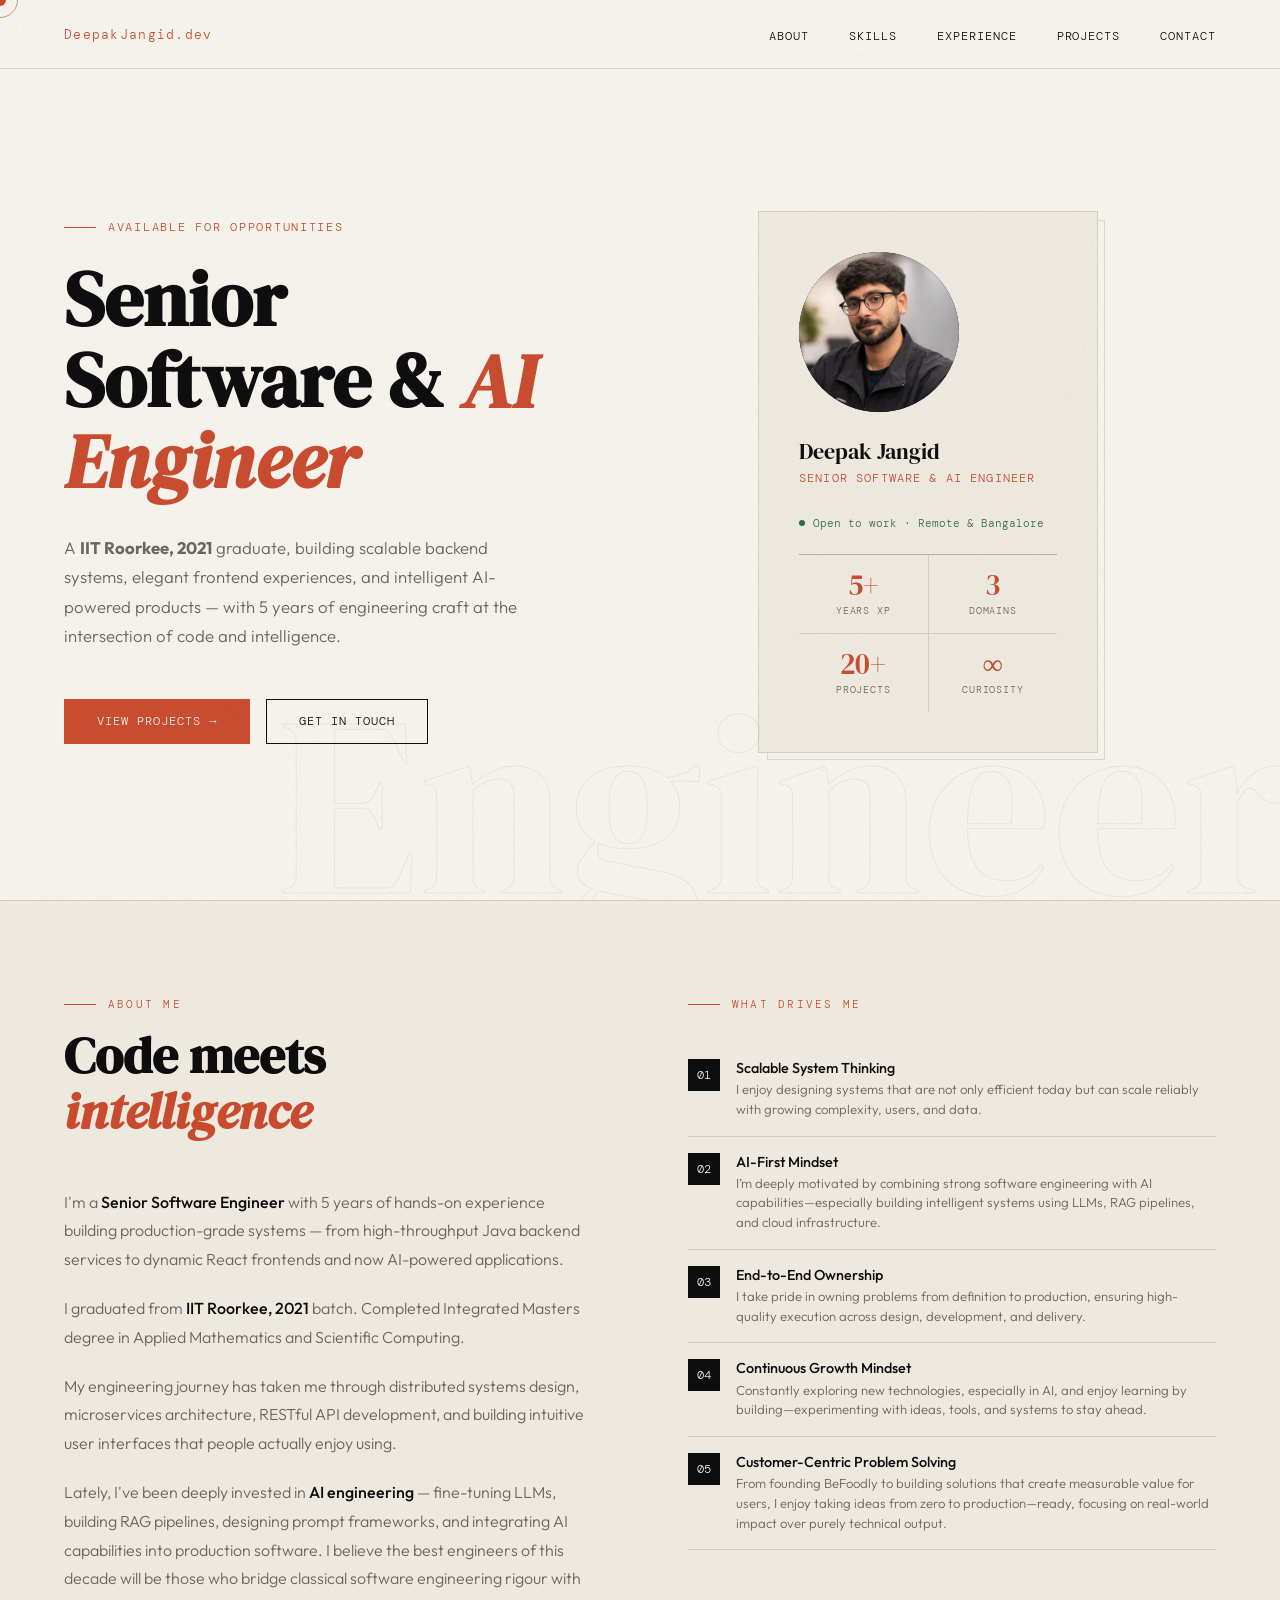
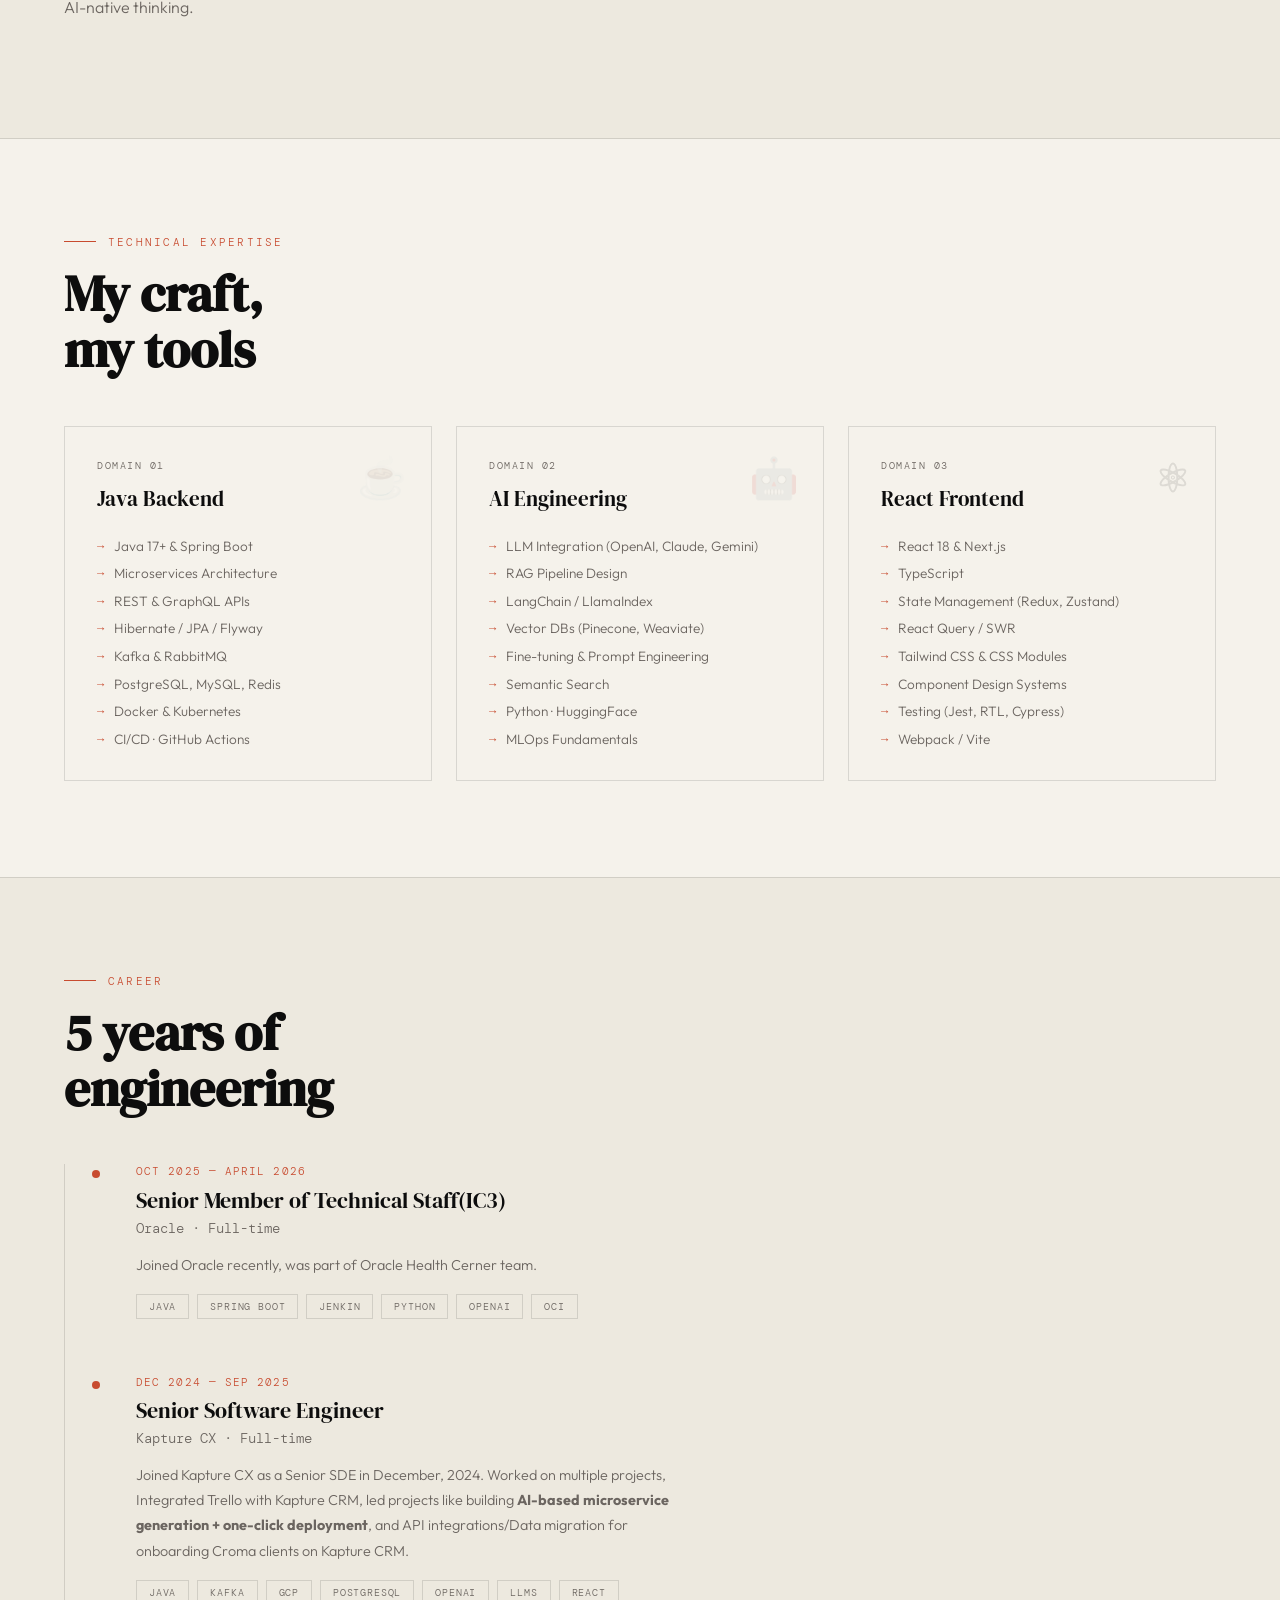
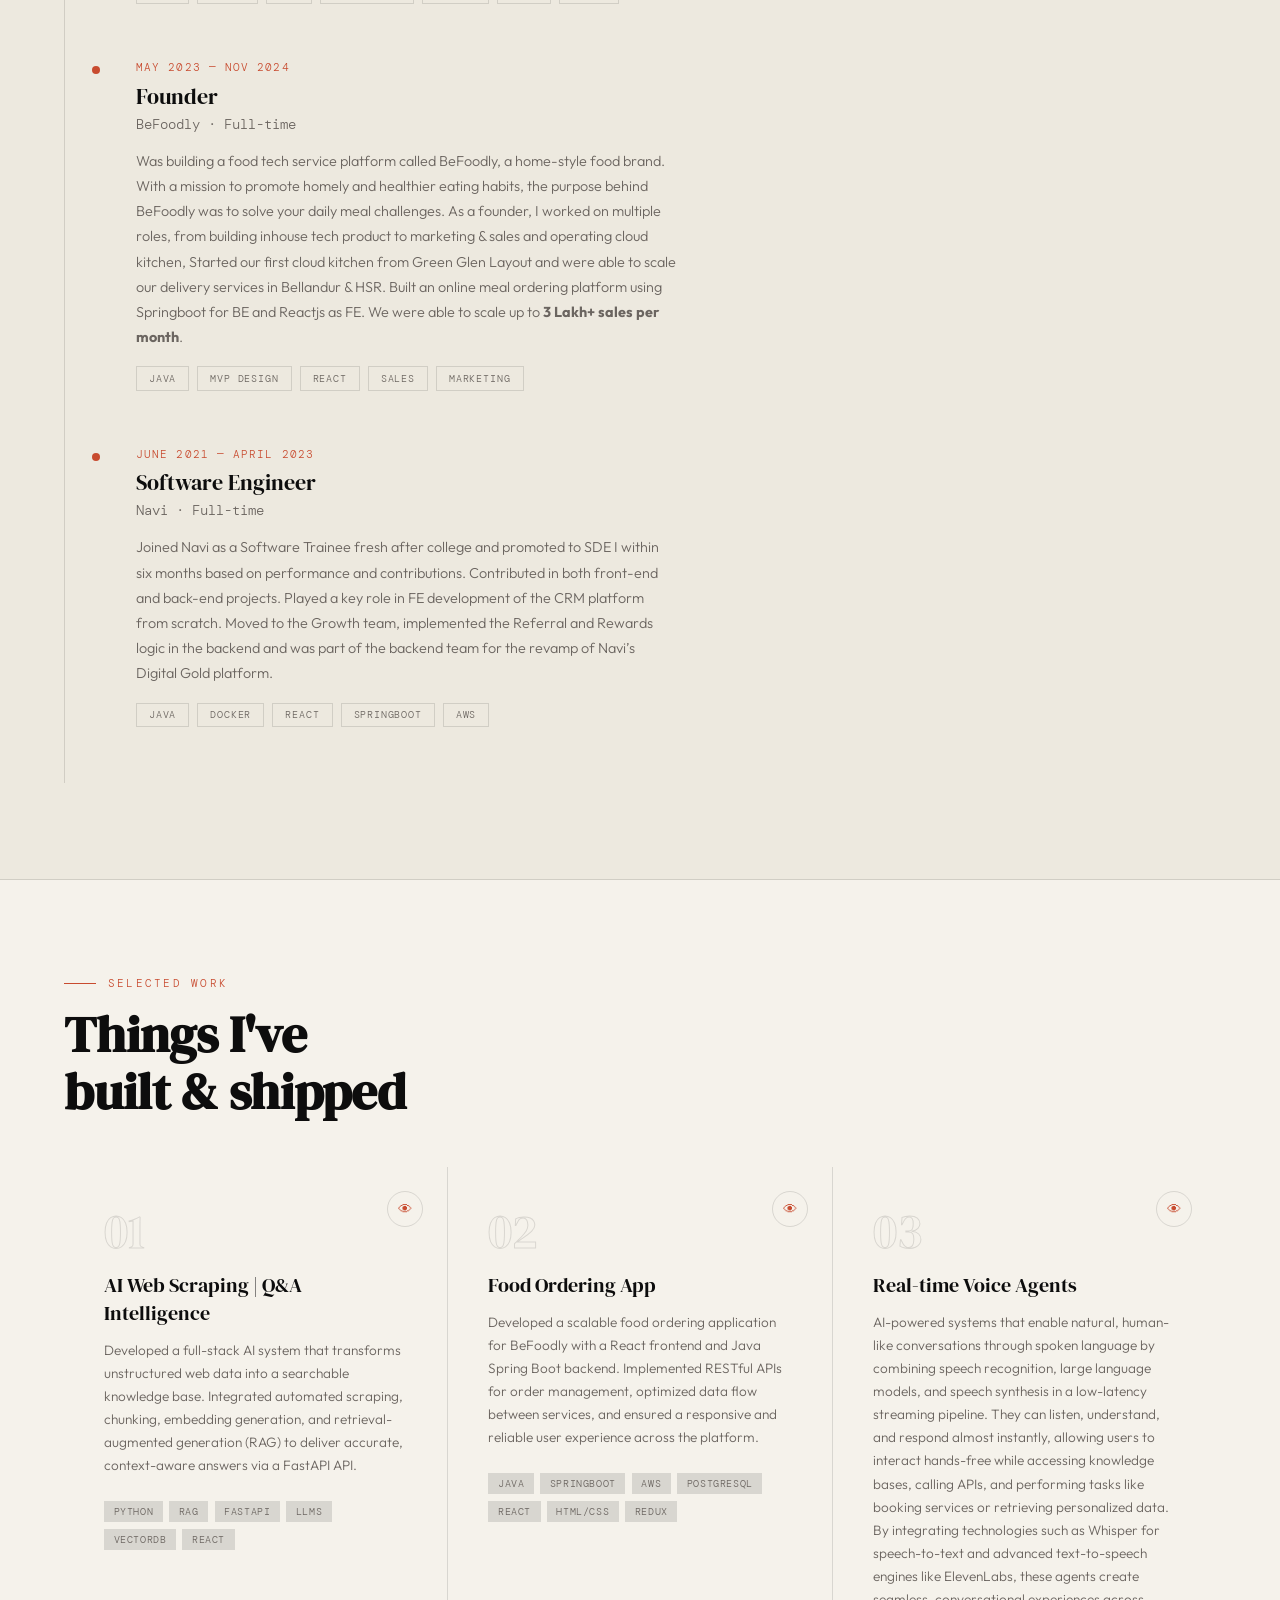
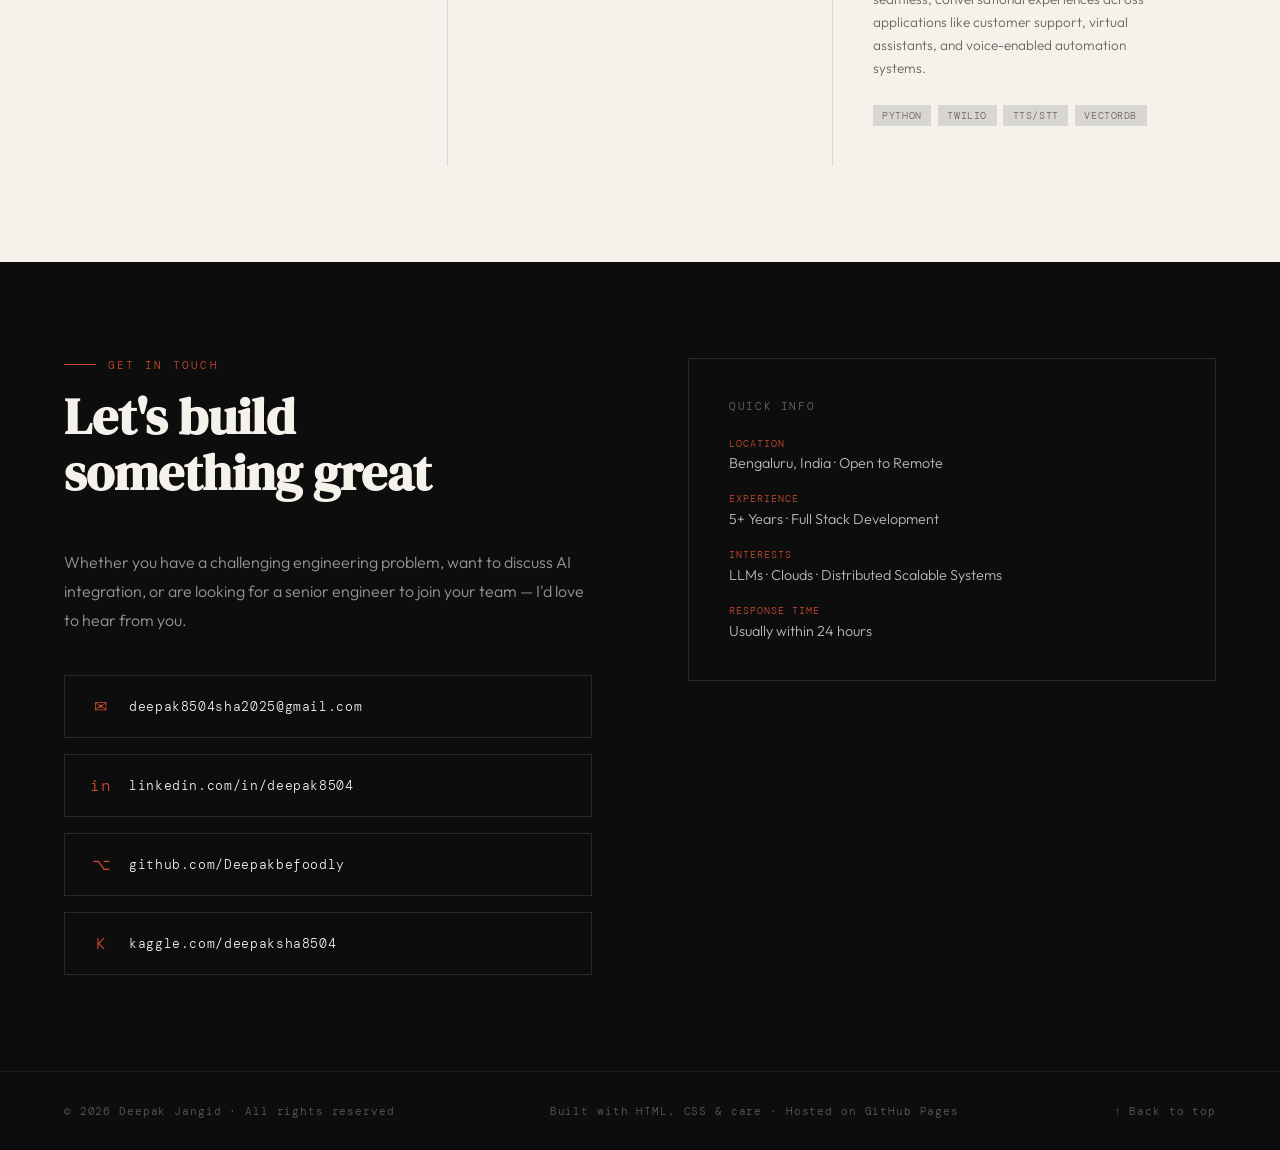
==== index.html @ 57a10ff6 "updated projects" ====
<!DOCTYPE html>
<html lang="en">
<head>
  <meta charset="UTF-8" />
  <meta name="viewport" content="width=device-width, initial-scale=1.0"/>
  <title>Portfolio — Senior Software & AI Engineer</title>
  <link rel="preconnect" href="https://fonts.googleapis.com">
  <link href="https://fonts.googleapis.com/css2?family=DM+Serif+Display:ital@0;1&family=DM+Mono:wght@300;400;500&family=Outfit:wght@300;400;500;600&display=swap" rel="stylesheet">
  <link rel="stylesheet" href="styles.css">
</head>
<body>

<div class="cursor" id="cursor"></div>
<div class="cursor-ring" id="cursor-ring"></div>

<!-- NAV -->
<nav>
  <a class="nav-logo" href="#">DeepakJangid.dev</a>
  <ul class="nav-links">
    <li><a href="#about">About</a></li>
    <li><a href="#skills">Skills</a></li>
    <li><a href="#experience">Experience</a></li>
    <li><a href="#projects">Projects</a></li>
    <li><a href="#contact">Contact</a></li>
  </ul>
</nav>

<!-- HERO -->
<section class="hero">
  <div class="hero-left">
    <div class="hero-tag">Available for opportunities</div>
    <h1>Senior Software &amp; <em>AI Engineer</em></h1>
    <p class="hero-desc">
      A <strong>IIT Roorkee, 2021</strong> graduate, building scalable backend systems, elegant frontend experiences, and intelligent AI-powered products — with 5 years of engineering craft at the intersection of code and intelligence.
    </p>
    <div class="hero-cta">
      <a href="#projects" class="btn btn-filled">View Projects →</a>
      <a href="#contact" class="btn">Get In Touch</a>
    </div>
  </div>
  <div class="hero-right">
    <div class="hero-card">
      <div class="hero-avatar">
        <img src="assets/avatar.jpg" alt="Deepak Jangid" id="avatar-img"
             onerror="this.style.display='none';document.getElementById('avatar-fallback').style.display='flex';">
        <span id="avatar-fallback" style="display:none;">DJ</span>
      </div>
      <div class="hero-card-name">Deepak Jangid</div>
      <div class="hero-card-title">Senior Software &amp; AI Engineer</div>
      <div class="status-dot">Open to work · Remote &amp; Bangalore</div>
      <div class="hero-stats">
        <div class="hero-stat">
          <div class="hero-stat-num">5+</div>
          <div class="hero-stat-label">Years XP</div>
        </div>
        <div class="hero-stat">
          <div class="hero-stat-num">3</div>
          <div class="hero-stat-label">Domains</div>
        </div>
        <div class="hero-stat">
          <div class="hero-stat-num">20+</div>
          <div class="hero-stat-label">Projects</div>
        </div>
        <div class="hero-stat">
          <div class="hero-stat-num">∞</div>
          <div class="hero-stat-label">Curiosity</div>
        </div>
      </div>
    </div>
  </div>
  <div class="hero-bg-text" aria-hidden="true">Engineer</div>
</section>

<!-- ABOUT -->
<section class="about" id="about">
  <div class="about-grid">
    <div>
      <div class="section-label reveal">About me</div>
      <h2 class="reveal">Code meets<br><em style="font-style:italic;color:var(--accent)">intelligence</em></h2>
      <div class="about-text reveal">
        <p>
          I'm a <strong>Senior Software Engineer</strong> with 5 years of hands-on experience building production-grade systems — from high-throughput Java backend services to dynamic React frontends and now AI-powered applications.
        </p>
        <p>
          I graduated from <strong>IIT Roorkee, 2021</strong> batch. Completed Integrated Masters degree in Applied Mathematics and Scientific Computing.
        </p>
        <p>
          My engineering journey has taken me through distributed systems design, microservices architecture, RESTful API development, and building intuitive user interfaces that people actually enjoy using.
        </p>
        <p>
          Lately, I've been deeply invested in <strong>AI engineering</strong> — fine-tuning LLMs, building RAG pipelines, designing prompt frameworks, and integrating AI capabilities into production software. I believe the best engineers of this decade will be those who bridge classical software engineering rigour with AI-native thinking.
        </p>
      </div>
    </div>
    <div class="reveal">
      <div class="section-label">What drives me</div>
      <div class="about-values">
        <div class="value-item">
          <div class="value-icon">01</div>
          <div class="value-text">
            <h4>Scalable System Thinking</h4>
            <p>I enjoy designing systems that are not only efficient today but can scale reliably with growing complexity, users, and data.</p>
          </div>
        </div>
        <div class="value-item">
          <div class="value-icon">02</div>
          <div class="value-text">
            <h4>AI-First Mindset</h4>
            <p>I’m deeply motivated by combining strong software engineering with AI capabilities—especially building intelligent systems using LLMs, RAG pipelines, and cloud infrastructure.</p>
          </div>
        </div>
        <div class="value-item">
          <div class="value-icon">03</div>
          <div class="value-text">
            <h4>End-to-End Ownership</h4>
            <p>I take pride in owning problems from definition to production, ensuring high-quality execution across design, development, and delivery.</p>
          </div>
        </div>
        <div class="value-item">
          <div class="value-icon">04</div>
          <div class="value-text">
            <h4>Continuous Growth Mindset</h4>
            <p>Constantly exploring new technologies, especially in AI, and enjoy learning by building—experimenting with ideas, tools, and systems to stay ahead.</p>
          </div>
        </div>
        <div class="value-item">
          <div class="value-icon">05</div>
          <div class="value-text">
            <h4>Customer-Centric Problem Solving</h4>
            <p>From founding BeFoodly to building solutions that create measurable value for users, I enjoy taking ideas from zero to production—ready, focusing on real-world impact over purely technical output.
          </div>
        </div>
      </div>
    </div>
  </div>
</section>

<!-- SKILLS -->
<section id="skills">
  <div class="section-label reveal">Technical Expertise</div>
  <h2 class="reveal">My craft,<br>my tools</h2>
  <div class="skills-grid">
    <div class="skill-category reveal">
      <div class="skill-accent">☕</div>
      <div class="skill-cat-label">Domain 01</div>
      <div class="skill-cat-title">Java Backend</div>
      <ul class="skill-list">
        <li>Java 17+ &amp; Spring Boot</li>
        <li>Microservices Architecture</li>
        <li>REST &amp; GraphQL APIs</li>
        <li>Hibernate / JPA / Flyway</li>
        <li>Kafka &amp; RabbitMQ</li>
        <li>PostgreSQL, MySQL, Redis</li>
        <li>Docker &amp; Kubernetes</li>
        <li>CI/CD · GitHub Actions</li>
      </ul>
    </div>
    <div class="skill-category reveal">
      <div class="skill-accent">🤖</div>
      <div class="skill-cat-label">Domain 02</div>
      <div class="skill-cat-title">AI Engineering</div>
      <ul class="skill-list">
        <li>LLM Integration (OpenAI, Claude, Gemini)</li>
        <li>RAG Pipeline Design</li>
        <li>LangChain / LlamaIndex</li>
        <li>Vector DBs (Pinecone, Weaviate)</li>
        <li>Fine-tuning &amp; Prompt Engineering</li>
        <li>Semantic Search</li>
        <li>Python · HuggingFace</li>
        <li>MLOps Fundamentals</li>
      </ul>
    </div>
    <div class="skill-category reveal">
      <div class="skill-accent">⚛</div>
      <div class="skill-cat-label">Domain 03</div>
      <div class="skill-cat-title">React Frontend</div>
      <ul class="skill-list">
        <li>React 18 &amp; Next.js</li>
        <li>TypeScript</li>
        <li>State Management (Redux, Zustand)</li>
        <li>React Query / SWR</li>
        <li>Tailwind CSS &amp; CSS Modules</li>
        <li>Component Design Systems</li>
        <li>Testing (Jest, RTL, Cypress)</li>
        <li>Webpack / Vite</li>
      </ul>
    </div>
  </div>
</section>

<!-- EXPERIENCE -->
<section class="experience" id="experience">
  <div class="section-label reveal">Career</div>
  <h2 class="reveal">5 years of<br>engineering</h2>
  <div class="timeline">

    <div class="timeline-item reveal">
      <div class="timeline-date">Oct 2025 — April 2026</div>
      <div class="timeline-role">Senior Member of Technical Staff(IC3)</div>
      <div class="timeline-company">Oracle · Full-time</div>
      <div class="timeline-desc">
        Joined Oracle recently, was part of Oracle Health Cerner team.
      </div>
      <div class="timeline-tags">
        <span class="tag">Java</span><span class="tag">Spring Boot</span><span class="tag">Jenkin</span>
        <span class="tag">Python</span><span class="tag">OpenAI</span><span class="tag">OCI</span>
      </div>
    </div>

    <div class="timeline-item reveal">
      <div class="timeline-date">Dec 2024 — Sep 2025</div>
      <div class="timeline-role">Senior Software Engineer</div>
      <div class="timeline-company">Kapture CX · Full-time</div>
      <div class="timeline-desc">
        Joined Kapture CX as a Senior SDE in December, 2024. Worked on multiple projects, Integrated  Trello with Kapture CRM, 
        led projects like building <strong>AI-based microservice generation + one-click deployment</strong>, and API integrations/Data migration 
        for onboarding Croma clients on Kapture CRM.
      </div>
      <div class="timeline-tags">
        <span class="tag">Java</span><span class="tag">Kafka</span><span class="tag">GCP</span>
        <span class="tag">PostgreSQL</span><span class="tag">OpenAI</span><span class="tag">LLMs</span>
        <span class="tag">React</span>
      </div>
    </div>

    <div class="timeline-item reveal">
      <div class="timeline-date">May 2023 — Nov 2024</div>
      <div class="timeline-role">Founder</div>
      <div class="timeline-company">BeFoodly · Full-time</div>
      <div class="timeline-desc">
        Was building a food tech service platform called BeFoodly, a home-style food brand. With a mission to promote homely and healthier eating habits, 
        the purpose behind BeFoodly was to solve your daily meal challenges. As a founder, I worked on multiple roles, from building inhouse tech product 
        to marketing & sales and operating cloud kitchen,
        Started our first cloud kitchen from Green Glen Layout and were able to scale our delivery services in Bellandur & HSR.
        Built an online meal ordering platform using Springboot for BE and Reactjs as FE.
        We were able to scale up to <strong>3 Lakh+ sales per month</strong>.
      </div>
      <div class="timeline-tags">
        <span class="tag">Java</span><span class="tag">MVP Design</span><span class="tag">React</span>
        <span class="tag">Sales</span><span class="tag">Marketing</span>
      </div>
    </div>

    <div class="timeline-item reveal">
      <div class="timeline-date">June 2021 — April 2023</div>
      <div class="timeline-role">Software Engineer</div>
      <div class="timeline-company">Navi · Full-time</div>
      <div class="timeline-desc">
        Joined Navi as a Software Trainee fresh after college and promoted to SDE I within six months based on performance and contributions.
        Contributed in both front-end and back-end projects.
        Played a key role in FE development of the CRM platform from scratch.
        Moved to the Growth team, implemented the Referral and Rewards logic in the backend and was part of the backend team for the revamp of Navi’s Digital Gold platform.
      </div>
      <div class="timeline-tags">
        <span class="tag">Java</span><span class="tag">Docker</span><span class="tag">React</span>
        <span class="tag">Springboot</span><span class="tag">AWS</span>
      </div>
    </div>

  </div>
</section>

<!-- PROJECTS -->
<section id="projects">
  <div class="section-label reveal">Selected Work</div>
  <h2 class="reveal">Things I've<br>built &amp; shipped</h2>
  <div class="projects-grid">
    <div class="project-card reveal">
      <a class="project-arrow" href="https://ai-chatbot-fe-wine.vercel.app/" target="_blank" rel="noopener" aria-label="View project">👁</a>
      <div class="project-number">01</div>
      <div class="project-title">AI Web Scraping | Q&A Intelligence</div>
      <div class="project-desc">Developed a full-stack AI system that transforms unstructured web data into a searchable knowledge base. 
        Integrated automated scraping, chunking, embedding generation, and retrieval-augmented generation (RAG) to deliver accurate, context-aware answers via a FastAPI API.</div>
      <div class="project-tech">
        <span>Python</span><span>RAG</span><span>FastAPI</span><span>LLMs</span><span>VectorDB</span><span>React</span>
      </div>
    </div>
    <div class="project-card reveal">
      <a class="project-arrow" href="https://befoodly-website.vercel.app/" target="_blank" rel="noopener" aria-label="View project">👁</a>
      <div class="project-number">02</div>
      <div class="project-title">Food Ordering App</div>
      <div class="project-desc">Developed a scalable food ordering application for BeFoodly with a React frontend and Java Spring Boot backend. Implemented RESTful APIs for order management, 
        optimized data flow between services, and ensured a responsive and reliable user experience across the platform.</div>
      <div class="project-tech">
        <span>Java</span><span>Springboot</span><span>AWS</span><span>PostgreSQL</span><span>React</span><span>HTML/CSS</span><span>Redux</span>
      </div>
    </div>
    <div class="project-card reveal">
      <a class="project-arrow" href="https://github.com/yourhandle/ai-document-intelligence" target="_blank" rel="noopener" aria-label="View project">👁</a>
      <div class="project-number">03</div>
      <div class="project-title">Real-time Voice Agents</div>
      <div class="project-desc">AI-powered systems that enable natural, human-like conversations through spoken language by combining speech recognition, 
        large language models, and speech synthesis in a low-latency streaming pipeline. They can listen, understand, and respond almost instantly, allowing users to interact hands-free 
        while accessing knowledge bases, calling APIs, and performing tasks like booking services or retrieving personalized data. By integrating technologies such as Whisper for speech-to-text and advanced text-to-speech engines like ElevenLabs, 
        these agents create seamless, conversational experiences across applications like customer support, virtual assistants, and voice-enabled automation systems.</div>
      <div class="project-tech">
        <span>Python</span><span>Twilio</span><span>TTS/STT</span><span>VectorDB</span>
      </div>
    </div>
    <!-- <div class="project-card reveal">
      <a class="project-arrow" href="https://github.com/yourhandle/ai-document-intelligence" target="_blank" rel="noopener" aria-label="View project">👁</a>
      <div class="project-number">04</div>
      <div class="project-title">LLM Prompt Evaluation Suite</div>
      <div class="project-desc">An open-source tool for systematically evaluating LLM prompts across multiple models, tracking performance regressions, and comparing outputs with custom rubrics.</div>
      <div class="project-tech">
        <span>Python</span><span>OpenAI</span><span>Claude API</span><span>FastAPI</span>
      </div>
    </div>
    <div class="project-card reveal">
      <a class="project-arrow" href="https://github.com/yourhandle/ai-document-intelligence" target="_blank" rel="noopener" aria-label="View project">👁</a>
      <div class="project-number">05</div>
      <div class="project-title">Microservices Auth Platform</div>
      <div class="project-desc">JWT + OAuth2-based authentication and authorization service supporting multi-tenant SaaS apps. Integrated with Spring Security and supports RBAC with fine-grained permissions.</div>
      <div class="project-tech">
        <span>Java</span><span>Spring Security</span><span>OAuth2</span><span>PostgreSQL</span>
      </div>
    </div>
    <div class="project-card reveal">
      <a class="project-arrow" href="https://github.com/yourhandle/ai-document-intelligence" target="_blank" rel="noopener" aria-label="View project">👁</a>
      <div class="project-number">06</div>
      <div class="project-title">AI Code Review Bot</div>
      <div class="project-desc">A GitHub App that runs on every PR, uses Claude to review code for bugs, style, and security issues, and posts inline comments — reducing review cycles by 35%.</div>
      <div class="project-tech">
        <span>Node.js</span><span>Claude API</span><span>GitHub API</span><span>TypeScript</span>
      </div> -->
    <!-- </div> -->
  </div>
</section>

<!-- CONTACT -->
<section class="contact" id="contact">
  <div class="contact-grid">
    <div>
      <div class="section-label reveal">Get in touch</div>
      <h2 class="reveal">Let's build<br>something great</h2>
      <p class="contact-desc reveal">
        Whether you have a challenging engineering problem, want to discuss AI integration, or are looking for a senior engineer to join your team — I'd love to hear from you.
      </p>
      <div class="contact-links reveal">
        <a href="mailto:deepak8504sha2025@gmail.com" class="contact-link">
          <span class="contact-link-icon">✉</span>
          deepak8504sha2025@gmail.com
        </a>
        <a href="https://www.linkedin.com/in/deepak8504/" target="_blank" class="contact-link">
          <span class="contact-link-icon">in</span>
          linkedin.com/in/deepak8504
        </a>
        <a href="https://github.com/Deepakbefoodly" target="_blank" class="contact-link">
          <span class="contact-link-icon">⌥</span>
          github.com/Deepakbefoodly
        </a>
        <a href="https://www.kaggle.com/deepaksha8504" target="_blank" class="contact-link">
          <span class="contact-link-icon">K</span>
          kaggle.com/deepaksha8504
        </a>
      </div>
    </div>
    <div class="reveal">
      <div style="border: 1px solid rgba(245,242,235,0.12); padding: 2.5rem;">
        <div style="font-family: var(--font-mono); font-size: 0.68rem; letter-spacing: 0.15em; text-transform: uppercase; color: rgba(245,242,235,0.4); margin-bottom: 1.5rem;">Quick info</div>
        <div style="display: flex; flex-direction: column; gap: 1.25rem;">
          <div>
            <div style="font-family: var(--font-mono); font-size: 0.65rem; color: var(--accent); letter-spacing: 0.1em; text-transform: uppercase; margin-bottom: 0.3rem;">Location</div>
            <div style="font-size: 0.9rem; color: rgba(245,242,235,0.75);">Bengaluru, India · Open to Remote</div>
          </div>
          <div>
            <div style="font-family: var(--font-mono); font-size: 0.65rem; color: var(--accent); letter-spacing: 0.1em; text-transform: uppercase; margin-bottom: 0.3rem;">Experience</div>
            <div style="font-size: 0.9rem; color: rgba(245,242,235,0.75);">5+ Years · Full Stack Development</div>
          </div>
          <div>
            <div style="font-family: var(--font-mono); font-size: 0.65rem; color: var(--accent); letter-spacing: 0.1em; text-transform: uppercase; margin-bottom: 0.3rem;">Interests</div>
            <div style="font-size: 0.9rem; color: rgba(245,242,235,0.75);">LLMs · Clouds · Distributed Scalable Systems</div>
          </div>
          <div>
            <div style="font-family: var(--font-mono); font-size: 0.65rem; color: var(--accent); letter-spacing: 0.1em; text-transform: uppercase; margin-bottom: 0.3rem;">Response time</div>
            <div style="font-size: 0.9rem; color: rgba(245,242,235,0.75);">Usually within 24 hours</div>
          </div>
        </div>
      </div>
    </div>
  </div>
</section>

<!-- FOOTER -->
<footer>
  <span>© 2026 Deepak Jangid · All rights reserved</span>
  <span>Built with HTML, CSS &amp; care · Hosted on GitHub Pages</span>
  <a href="#top">↑ Back to top</a>
</footer>

<script>
  // Custom cursor
  const cursor = document.getElementById('cursor');
  const ring = document.getElementById('cursor-ring');
  let mx = 0, my = 0, rx = 0, ry = 0;
  document.addEventListener('mousemove', e => { mx = e.clientX; my = e.clientY; });
  function animCursor() {
    cursor.style.left = mx + 'px'; cursor.style.top = my + 'px';
    rx += (mx - rx) * 0.12; ry += (my - ry) * 0.12;
    ring.style.left = rx + 'px'; ring.style.top = ry + 'px';
    requestAnimationFrame(animCursor);
  }
  animCursor();

  // Hover states for links
  document.querySelectorAll('a, button').forEach(el => {
    el.addEventListener('mouseenter', () => { cursor.style.transform = 'translate(-50%,-50%) scale(2.5)'; ring.style.opacity = '0'; });
    el.addEventListener('mouseleave', () => { cursor.style.transform = 'translate(-50%,-50%) scale(1)'; ring.style.opacity = '0.6'; });
  });

  // Scroll reveal
  const reveals = document.querySelectorAll('.reveal');
  const observer = new IntersectionObserver(entries => {
    entries.forEach((e, i) => {
      if (e.isIntersecting) {
        setTimeout(() => e.target.classList.add('visible'), i * 80);
      }
    });
  }, { threshold: 0.1 });
  reveals.forEach(r => observer.observe(r));

  // Nav scroll effect
  window.addEventListener('scroll', () => {
    document.querySelector('nav').style.boxShadow = window.scrollY > 20
      ? '0 2px 20px rgba(13,13,13,0.08)' : 'none';
  });
</script>
</body>
</html>
---- styles.css ----
/* ============================================
   PORTFOLIO — styles.css
   Senior Software & AI Engineer
   ============================================ */

/* ── Reset ── */
*, *::before, *::after {
  margin: 0;
  padding: 0;
  box-sizing: border-box;
}

/* ── Design Tokens ── */
:root {
  --ink: #0d0d0d;
  --paper: #f5f2eb;
  --cream: #ede9df;
  --accent: #c84b2f;
  --accent2: #2d6a4f;
  --muted: #6b6560;
  --border: rgba(13,13,13,0.12);
  --font-display: 'DM Serif Display', serif;
  --font-mono: 'DM Mono', monospace;
  --font-body: 'Outfit', sans-serif;
}

/* ── Base ── */
html {
  scroll-behavior: smooth;
}

body {
  background: var(--paper);
  color: var(--ink);
  font-family: var(--font-body);
  font-weight: 300;
  overflow-x: hidden;
  cursor: none;
}

/* ── Noise Texture Overlay ── */
body::before {
  content: '';
  position: fixed;
  inset: 0;
  background-image: url("data:image/svg+xml,%3Csvg viewBox='0 0 256 256' xmlns='http://www.w3.org/2000/svg'%3E%3Cfilter id='noise'%3E%3CfeTurbulence type='fractalNoise' baseFrequency='0.9' numOctaves='4' stitchTiles='stitch'/%3E%3C/filter%3E%3Crect width='100%25' height='100%25' filter='url(%23noise)' opacity='0.04'/%3E%3C/svg%3E");
  pointer-events: none;
  z-index: 1000;
  opacity: 0.5;
}

/* ── Custom Cursor ── */
.cursor {
  width: 12px;
  height: 12px;
  background: var(--accent);
  border-radius: 50%;
  position: fixed;
  top: 0;
  left: 0;
  pointer-events: none;
  z-index: 9999;
  transform: translate(-50%, -50%);
  transition: transform 0.1s, width 0.2s, height 0.2s, background 0.2s;
}

.cursor-ring {
  width: 36px;
  height: 36px;
  border: 1.5px solid var(--accent);
  border-radius: 50%;
  position: fixed;
  top: 0;
  left: 0;
  pointer-events: none;
  z-index: 9998;
  transform: translate(-50%, -50%);
  transition: transform 0.15s ease, width 0.25s, height 0.25s, opacity 0.2s;
  opacity: 0.6;
}

body:hover .cursor-ring { opacity: 0.6; }
a:hover ~ .cursor,
button:hover ~ .cursor { transform: translate(-50%, -50%) scale(2); }

/* ── Navigation ── */
nav {
  position: fixed;
  top: 0;
  left: 0;
  right: 0;
  z-index: 500;
  display: flex;
  align-items: center;
  justify-content: space-between;
  padding: 1.5rem 4rem;
  background: rgba(245,242,235,0.85);
  backdrop-filter: blur(12px);
  border-bottom: 1px solid var(--border);
}

.nav-hamburger { display: none; }

.nav-logo {
  font-family: var(--font-mono);
  font-size: 0.8rem;
  letter-spacing: 0.1em;
  color: var(--accent);
  text-decoration: none;
}

.nav-links {
  display: flex;
  gap: 2.5rem;
  list-style: none;
}

.nav-links a {
  font-family: var(--font-mono);
  font-size: 0.75rem;
  letter-spacing: 0.08em;
  text-transform: uppercase;
  text-decoration: none;
  color: var(--ink);
  position: relative;
}

.nav-links a::after {
  content: '';
  position: absolute;
  bottom: -2px;
  left: 0;
  width: 0;
  height: 1px;
  background: var(--accent);
  transition: width 0.3s ease;
}

.nav-links a:hover::after { width: 100%; }
.nav-links a:hover { color: var(--accent); }

/* ── Hero ── */
.hero {
  min-height: 100vh;
  display: grid;
  grid-template-columns: 1fr 1fr;
  align-items: center;
  padding: 8rem 4rem 4rem;
  position: relative;
  overflow: hidden;
}

.hero-bg-text {
  position: absolute;
  bottom: -2rem;
  right: -1rem;
  font-family: var(--font-display);
  font-size: clamp(8rem, 20vw, 22rem);
  color: transparent;
  -webkit-text-stroke: 1px rgba(13,13,13,0.06);
  line-height: 1;
  pointer-events: none;
  user-select: none;
  white-space: nowrap;
}

.hero-left { padding-right: 4rem; }

.hero-tag {
  font-family: var(--font-mono);
  font-size: 0.72rem;
  letter-spacing: 0.15em;
  text-transform: uppercase;
  color: var(--accent);
  margin-bottom: 1.5rem;
  display: flex;
  align-items: center;
  gap: 0.75rem;
}

.hero-tag::before {
  content: '';
  display: inline-block;
  width: 2rem;
  height: 1px;
  background: var(--accent);
}

h1 {
  font-family: var(--font-display);
  font-size: clamp(3rem, 6vw, 5.5rem);
  line-height: 1.05;
  margin-bottom: 2rem;
}

h1 em {
  font-style: italic;
  color: var(--accent);
}

.hero-desc {
  font-size: 1.05rem;
  line-height: 1.75;
  color: var(--muted);
  max-width: 42ch;
  margin-bottom: 3rem;
}

.hero-cta {
  display: flex;
  gap: 1rem;
  flex-wrap: wrap;
}

/* ── Buttons ── */
.btn {
  display: inline-flex;
  align-items: center;
  gap: 0.6rem;
  padding: 0.85rem 2rem;
  font-family: var(--font-mono);
  font-size: 0.78rem;
  letter-spacing: 0.08em;
  text-transform: uppercase;
  text-decoration: none;
  border: 1.5px solid var(--ink);
  color: var(--ink);
  transition: all 0.25s ease;
  position: relative;
  overflow: hidden;
}

.btn::before {
  content: '';
  position: absolute;
  inset: 0;
  background: var(--ink);
  transform: translateY(100%);
  transition: transform 0.25s ease;
  z-index: -1;
}

.btn:hover { color: var(--paper); }
.btn:hover::before { transform: translateY(0); }

.btn-filled {
  background: var(--accent);
  border-color: var(--accent);
  color: var(--paper);
}

.btn-filled::before { background: var(--ink); }
.btn-filled:hover { color: var(--paper); border-color: var(--ink); }

/* ── Hero Card ── */
.hero-right {
  display: flex;
  justify-content: center;
  align-items: center;
  position: relative;
}

.hero-card {
  width: 340px;
  background: var(--cream);
  border: 1px solid var(--border);
  padding: 2.5rem;
  position: relative;
}

.hero-card::before {
  content: '';
  position: absolute;
  top: 8px;
  left: 8px;
  right: -8px;
  bottom: -8px;
  border: 1px solid var(--border);
  z-index: -1;
}

.hero-avatar {
  width: 160px;
  height: 160px;
  background: var(--ink);
  border-radius: 50%;
  margin-bottom: 1.5rem;
  display: flex;
  align-items: center;
  justify-content: center;
  color: var(--paper);
  font-family: var(--font-display);
  font-size: 1.8rem;
  font-style: italic;
}

.hero-avatar img {
  width: 100%;
  height: 100%;
  object-fit: cover;
  object-position: center 20%;
  border-radius: 50%;
  display: block;
}

.hero-card-name {
  font-family: var(--font-display);
  font-size: 1.4rem;
  margin-bottom: 0.25rem;
}

.hero-card-title {
  font-family: var(--font-mono);
  font-size: 0.72rem;
  color: var(--accent);
  letter-spacing: 0.1em;
  margin-bottom: 1.5rem;
  text-transform: uppercase;
}

.hero-stats {
  display: grid;
  grid-template-columns: 1fr 1fr;
  gap: 1px;
  background: var(--border);
  border-top: 1px solid var(--border);
  margin-top: 1.5rem;
}

.hero-stat {
  background: var(--cream);
  padding: 1rem;
  text-align: center;
}

.hero-stat-num {
  font-family: var(--font-display);
  font-size: 1.8rem;
  color: var(--accent);
  line-height: 1;
}

.hero-stat-label {
  font-family: var(--font-mono);
  font-size: 0.62rem;
  letter-spacing: 0.08em;
  text-transform: uppercase;
  color: var(--muted);
  margin-top: 0.25rem;
}

/* ── Status Dot ── */
.status-dot {
  display: inline-flex;
  align-items: center;
  gap: 0.5rem;
  font-family: var(--font-mono);
  font-size: 0.7rem;
  color: var(--accent2);
}

.status-dot::before {
  content: '';
  width: 6px;
  height: 6px;
  background: var(--accent2);
  border-radius: 50%;
  animation: pulse 2s infinite;
}

@keyframes pulse {
  0%, 100% { opacity: 1; transform: scale(1); }
  50%       { opacity: 0.5; transform: scale(0.8); }
}

/* ── Section Shared ── */
section { padding: 6rem 4rem; }

.section-label {
  font-family: var(--font-mono);
  font-size: 0.7rem;
  letter-spacing: 0.2em;
  text-transform: uppercase;
  color: var(--accent);
  display: flex;
  align-items: center;
  gap: 0.75rem;
  margin-bottom: 1rem;
}

.section-label::before {
  content: '';
  display: inline-block;
  width: 2rem;
  height: 1px;
  background: var(--accent);
}

h2 {
  font-family: var(--font-display);
  font-size: clamp(2rem, 4vw, 3.5rem);
  line-height: 1.1;
  margin-bottom: 3rem;
}

/* ── About ── */
.about {
  background: var(--cream);
  border-top: 1px solid var(--border);
  border-bottom: 1px solid var(--border);
}

.about-grid {
  display: grid;
  grid-template-columns: 1fr 1fr;
  gap: 6rem;
  align-items: start;
}

.about-text p {
  font-size: 1rem;
  line-height: 1.8;
  color: var(--muted);
  margin-bottom: 1.25rem;
}

.about-text p strong { color: var(--ink); font-weight: 500; }

.about-values { margin-top: 2rem; }

.value-item {
  display: flex;
  align-items: flex-start;
  gap: 1rem;
  padding: 1rem 0;
  border-bottom: 1px solid var(--border);
}

.value-icon {
  width: 2rem;
  height: 2rem;
  background: var(--ink);
  color: var(--paper);
  display: flex;
  align-items: center;
  justify-content: center;
  font-size: 0.75rem;
  flex-shrink: 0;
  font-family: var(--font-mono);
}

.value-text h4 { font-size: 0.9rem; font-weight: 500; margin-bottom: 0.2rem; }
.value-text p  { font-size: 0.82rem; color: var(--muted); line-height: 1.5; }

/* ── Skills ── */
.skills-grid {
  display: grid;
  grid-template-columns: repeat(3, 1fr);
  gap: 1.5rem;
}

.skill-category {
  border: 1px solid var(--border);
  padding: 2rem;
  position: relative;
  transition: transform 0.2s, box-shadow 0.2s;
}

.skill-category:hover {
  transform: translateY(-4px);
  box-shadow: 6px 6px 0 rgba(13,13,13,0.08);
}

.skill-cat-label {
  font-family: var(--font-mono);
  font-size: 0.65rem;
  letter-spacing: 0.15em;
  text-transform: uppercase;
  color: var(--muted);
  margin-bottom: 0.75rem;
}

.skill-cat-title {
  font-family: var(--font-display);
  font-size: 1.3rem;
  margin-bottom: 1.5rem;
}

.skill-list {
  list-style: none;
  display: flex;
  flex-direction: column;
  gap: 0.6rem;
}

.skill-list li {
  display: flex;
  align-items: center;
  gap: 0.6rem;
  font-size: 0.85rem;
  color: var(--muted);
}

.skill-list li::before {
  content: '→';
  color: var(--accent);
  font-family: var(--font-mono);
  font-size: 0.75rem;
}

.skill-accent {
  position: absolute;
  top: 1.5rem;
  right: 1.5rem;
  font-family: var(--font-display);
  font-size: 2.5rem;
  color: transparent;
  -webkit-text-stroke: 1px rgba(13,13,13,0.1);
}

/* ── Experience ── */
.experience {
  background: var(--cream);
  border-top: 1px solid var(--border);
  border-bottom: 1px solid var(--border);
}

.timeline {
  position: relative;
  padding-left: 2rem;
}

.timeline::before {
  content: '';
  position: absolute;
  left: 0;
  top: 0;
  bottom: 0;
  width: 1px;
  background: var(--border);
}

.timeline-item {
  position: relative;
  padding: 0 0 3.5rem 2.5rem;
}

.timeline-item::before {
  content: '';
  position: absolute;
  left: -4px;
  top: 6px;
  width: 8px;
  height: 8px;
  background: var(--accent);
  border-radius: 50%;
}

.timeline-date {
  font-family: var(--font-mono);
  font-size: 0.68rem;
  letter-spacing: 0.1em;
  color: var(--accent);
  text-transform: uppercase;
  margin-bottom: 0.4rem;
}

.timeline-role {
  font-family: var(--font-display);
  font-size: 1.4rem;
  margin-bottom: 0.25rem;
}

.timeline-company {
  font-size: 0.85rem;
  color: var(--muted);
  margin-bottom: 1rem;
  font-family: var(--font-mono);
}

.timeline-desc {
  font-size: 0.9rem;
  line-height: 1.75;
  color: var(--muted);
  max-width: 60ch;
}

.timeline-tags {
  display: flex;
  flex-wrap: wrap;
  gap: 0.5rem;
  margin-top: 1rem;
}

.tag {
  font-family: var(--font-mono);
  font-size: 0.65rem;
  letter-spacing: 0.08em;
  padding: 0.3rem 0.75rem;
  border: 1px solid var(--border);
  color: var(--muted);
  text-transform: uppercase;
}

/* ── Projects ── */
.projects-grid {
  display: grid;
  grid-template-columns: repeat(3, 1fr);
  gap: 1px;
  background: var(--border);
}

.project-card {
  background: var(--paper);
  padding: 2.5rem;
  position: relative;
  overflow: hidden;
  transition: background 0.25s;
}

.project-card:hover { background: var(--cream); }
.project-card:hover .project-arrow { border-color: var(--accent); }

.project-number {
  font-family: var(--font-display);
  font-size: 3rem;
  color: transparent;
  -webkit-text-stroke: 1px rgba(13,13,13,0.12);
  line-height: 1;
  margin-bottom: 1rem;
}

.project-title {
  font-family: var(--font-display);
  font-size: 1.25rem;
  margin-bottom: 0.75rem;
}

.project-desc {
  font-size: 0.85rem;
  line-height: 1.7;
  color: var(--muted);
  margin-bottom: 1.5rem;
}

.project-arrow {
  position: absolute;
  top: 1.5rem;
  right: 1.5rem;
  width: 2.25rem;
  height: 2.25rem;
  display: flex;
  align-items: center;
  justify-content: center;
  background: transparent;
  border: 1.5px solid var(--border);
  border-radius: 50%;
  color: var(--accent);
  font-size: 0.9rem;
  line-height: 1;
  text-decoration: none;
  transition: background 0.2s ease, border-color 0.2s ease, transform 0.2s ease, color 0.2s ease;
  z-index: 1;
  cursor: pointer;
}
 
.project-arrow:hover {
  background: var(--accent);
  border-color: var(--accent);
  color: var(--paper);
  transform: translate(3px, -3px);
}

.project-tech {
  display: flex;
  flex-wrap: wrap;
  gap: 0.4rem;
}

.project-tech span {
  font-family: var(--font-mono);
  font-size: 0.62rem;
  letter-spacing: 0.06em;
  padding: 0.25rem 0.6rem;
  background: var(--border);
  color: var(--muted);
  text-transform: uppercase;
}

/* ── Contact ── */
.contact {
  background: var(--ink);
  color: var(--paper);
}

.contact .section-label        { color: #c84b2f; }
.contact .section-label::before { background: #c84b2f; }
.contact h2                    { color: var(--paper); }

.contact-grid {
  display: grid;
  grid-template-columns: 1fr 1fr;
  gap: 6rem;
  align-items: start;
}

.contact-desc {
  font-size: 1rem;
  line-height: 1.8;
  color: rgba(245,242,235,0.6);
  margin-bottom: 2.5rem;
}

.contact-links {
  display: flex;
  flex-direction: column;
  gap: 1rem;
}

.contact-link {
  display: flex;
  align-items: center;
  gap: 1rem;
  text-decoration: none;
  color: var(--paper);
  padding: 1.25rem 1.5rem;
  border: 1px solid rgba(245,242,235,0.12);
  transition: all 0.25s;
  font-family: var(--font-mono);
  font-size: 0.8rem;
  letter-spacing: 0.05em;
}

.contact-link:hover {
  background: rgba(245,242,235,0.06);
  border-color: rgba(245,242,235,0.3);
}

.contact-link-icon {
  color: var(--accent);
  font-size: 1rem;
  width: 1.5rem;
  text-align: center;
}

.contact-form-note {
  font-family: var(--font-mono);
  font-size: 0.7rem;
  color: rgba(245,242,235,0.4);
  letter-spacing: 0.1em;
  margin-top: 2rem;
  text-transform: uppercase;
}

/* ── Contact Info Panel ── */
.contact-info-panel {
  border: 1px solid rgba(245,242,235,0.12);
  padding: 2.5rem;
}

.contact-info-header {
  font-family: var(--font-mono);
  font-size: 0.68rem;
  letter-spacing: 0.15em;
  text-transform: uppercase;
  color: rgba(245,242,235,0.4);
  margin-bottom: 1.5rem;
}

.contact-info-list {
  display: flex;
  flex-direction: column;
  gap: 1.25rem;
}

.contact-info-item-label {
  font-family: var(--font-mono);
  font-size: 0.65rem;
  color: var(--accent);
  letter-spacing: 0.1em;
  text-transform: uppercase;
  margin-bottom: 0.3rem;
}

.contact-info-item-value {
  font-size: 0.9rem;
  color: rgba(245,242,235,0.75);
}

/* ── Footer ── */
footer {
  background: var(--ink);
  border-top: 1px solid rgba(245,242,235,0.08);
  padding: 2rem 4rem;
  display: flex;
  align-items: center;
  justify-content: space-between;
  color: rgba(245,242,235,0.35);
  font-family: var(--font-mono);
  font-size: 0.68rem;
  letter-spacing: 0.08em;
}

footer a { color: rgba(245,242,235,0.35); text-decoration: none; }
footer a:hover { color: var(--accent); }

/* ── Scroll Reveal ── */
.reveal {
  opacity: 0;
  transform: translateY(28px);
  transition: opacity 0.6s ease, transform 0.6s ease;
}

.reveal.visible {
  opacity: 1;
  transform: translateY(0);
}

/* ══════════════════════════════════════════
   RESPONSIVE — Mobile First
   Breakpoints:
     sm  : max 480px  (phones)
     md  : max 768px  (large phones / small tablets)
     lg  : max 1024px (tablets / small laptops)
   ══════════════════════════════════════════ */

/* ── Tablet & below (≤ 1024px) ── */
@media (max-width: 1024px) {
  /* Nav */
  nav { padding: 1.25rem 2rem; }
  .nav-links { gap: 1.75rem; }

  /* Hero */
  .hero {
    grid-template-columns: 1fr;
    padding: 7rem 2rem 4rem;
    gap: 3rem;
  }
  .hero-left  { padding-right: 0; }
  .hero-right { justify-content: flex-start; }
  .hero-card  { width: 100%; max-width: 420px; }

  /* Grids */
  .about-grid   { gap: 3.5rem; }
  .skills-grid  { grid-template-columns: repeat(2, 1fr); }
  .contact-grid { gap: 3.5rem; }

  /* Section spacing */
  section { padding: 5rem 2rem; }

  /* Footer */
  footer { padding: 2rem 2rem; }
}

/* ── Large phones & small tablets (≤ 768px) ── */
@media (max-width: 768px) {
  /* ── Cursor: disable on touch devices ── */
  body { cursor: auto; }
  .cursor, .cursor-ring { display: none; }

  /* ── Nav: hamburger menu ── */
  nav {
    padding: 1rem 1.25rem;
    flex-wrap: wrap;
    gap: 0;
  }

  .nav-hamburger {
    display: flex;
    flex-direction: column;
    gap: 5px;
    cursor: pointer;
    padding: 4px;
    background: none;
    border: none;
  }

  .nav-hamburger span {
    display: block;
    width: 22px;
    height: 1.5px;
    background: var(--ink);
    transition: all 0.3s ease;
  }

  .nav-hamburger.open span:nth-child(1) { transform: translateY(6.5px) rotate(45deg); }
  .nav-hamburger.open span:nth-child(2) { opacity: 0; }
  .nav-hamburger.open span:nth-child(3) { transform: translateY(-6.5px) rotate(-45deg); }

  .nav-links {
    display: none;
    flex-direction: column;
    gap: 0;
    width: 100%;
    margin-top: 0.75rem;
    border-top: 1px solid var(--border);
    padding-top: 0.75rem;
  }

  .nav-links.open { display: flex; }

  .nav-links li { width: 100%; }

  .nav-links a {
    display: block;
    padding: 0.75rem 0;
    font-size: 0.8rem;
    border-bottom: 1px solid var(--border);
  }

  .nav-links a::after { display: none; }

  /* ── Hero ── */
  .hero {
    padding: 6.5rem 1.25rem 3rem;
    min-height: auto;
    padding-bottom: 4rem;
  }

  .hero-right { display: none; }

  h1 { font-size: clamp(2.2rem, 8vw, 3.2rem); }

  .hero-desc {
    font-size: 0.95rem;
    max-width: 100%;
  }

  .hero-cta {
    flex-direction: column;
    align-items: flex-start;
  }

  .btn {
    width: 100%;
    justify-content: center;
    padding: 1rem 1.5rem;
  }

  /* ── Section spacing ── */
  section { padding: 4rem 1.25rem; }

  h2 { font-size: clamp(1.75rem, 6vw, 2.5rem); margin-bottom: 2rem; }

  /* ── About ── */
  .about-grid {
    grid-template-columns: 1fr;
    gap: 2.5rem;
  }

  .about-text p { font-size: 0.95rem; }

  /* ── Skills ── */
  .skills-grid {
    grid-template-columns: 1fr;
    gap: 1rem;
  }

  .skill-category { padding: 1.5rem; }

  /* ── Experience ── */
  .timeline { padding-left: 1.5rem; }
  .timeline-item { padding: 0 0 2.5rem 1.75rem; }
  .timeline-role { font-size: 1.2rem; }
  .timeline-desc { font-size: 0.88rem; max-width: 100%; }

  /* ── Projects ── */
  .projects-grid {
    grid-template-columns: 1fr;
    gap: 1px;
  }

  .project-card { padding: 1.75rem; }

  /* ── Contact ── */
  .contact-grid {
    grid-template-columns: 1fr;
    gap: 2.5rem;
  }

  .contact-link {
    padding: 1rem 1.25rem;
    font-size: 0.78rem;
    word-break: break-all;
  }

  .contact-info-panel { padding: 1.5rem; }

  /* ── Footer ── */
  footer {
    flex-direction: column;
    gap: 0.6rem;
    text-align: center;
    padding: 1.75rem 1.25rem;
    font-size: 0.65rem;
  }
}

/* ── Small phones (≤ 480px) ── */
@media (max-width: 480px) {
  /* ── Nav ── */
  nav { padding: 0.9rem 1rem; }
  .nav-logo { font-size: 0.75rem; }

  /* ── Hero ── */
  .hero { padding: 6rem 1rem 3rem; }

  h1 { font-size: clamp(2rem, 9vw, 2.6rem); }

  .hero-tag { font-size: 0.65rem; }

  .hero-desc { font-size: 0.9rem; line-height: 1.65; }

  /* ── Sections ── */
  section { padding: 3rem 1rem; }

  h2 { font-size: clamp(1.6rem, 7vw, 2.2rem); margin-bottom: 1.75rem; }

  .section-label { font-size: 0.65rem; }

  /* ── About ── */
  .value-item { gap: 0.75rem; }
  .value-icon { width: 1.75rem; height: 1.75rem; font-size: 0.65rem; }
  .value-text h4 { font-size: 0.85rem; }
  .value-text p  { font-size: 0.78rem; }

  /* ── Skills ── */
  .skill-category { padding: 1.25rem; }
  .skill-cat-title { font-size: 1.1rem; margin-bottom: 1rem; }
  .skill-list li { font-size: 0.8rem; }

  /* ── Timeline ── */
  .timeline { padding-left: 1.25rem; }
  .timeline-item { padding: 0 0 2rem 1.5rem; }
  .timeline-role { font-size: 1.1rem; }
  .timeline-company { font-size: 0.78rem; }
  .timeline-desc { font-size: 0.84rem; }
  .tag { font-size: 0.6rem; padding: 0.25rem 0.5rem; }

  /* ── Projects ── */
  .project-card { padding: 1.25rem; }
  .project-number { font-size: 2.2rem; margin-bottom: 0.75rem; }
  .project-title { font-size: 1.1rem; }
  .project-desc { font-size: 0.82rem; }
  .project-tech span { font-size: 0.58rem; }

  /* ── Contact ── */
  .contact-link {
    padding: 0.9rem 1rem;
    font-size: 0.72rem;
  }

  .contact-desc { font-size: 0.9rem; }

  /* ── Footer ── */
  footer { padding: 1.5rem 1rem; font-size: 0.62rem; }
}

/* ── Touch-device hover reset ── */
@media (hover: none) {
  .skill-category:hover {
    transform: none;
    box-shadow: none;
  }
  .project-card:hover { background: var(--paper); }
  .btn:hover { color: inherit; }
  .btn:hover::before { transform: translateY(100%); }
  .btn-filled:hover { color: var(--paper); border-color: var(--accent); }
}
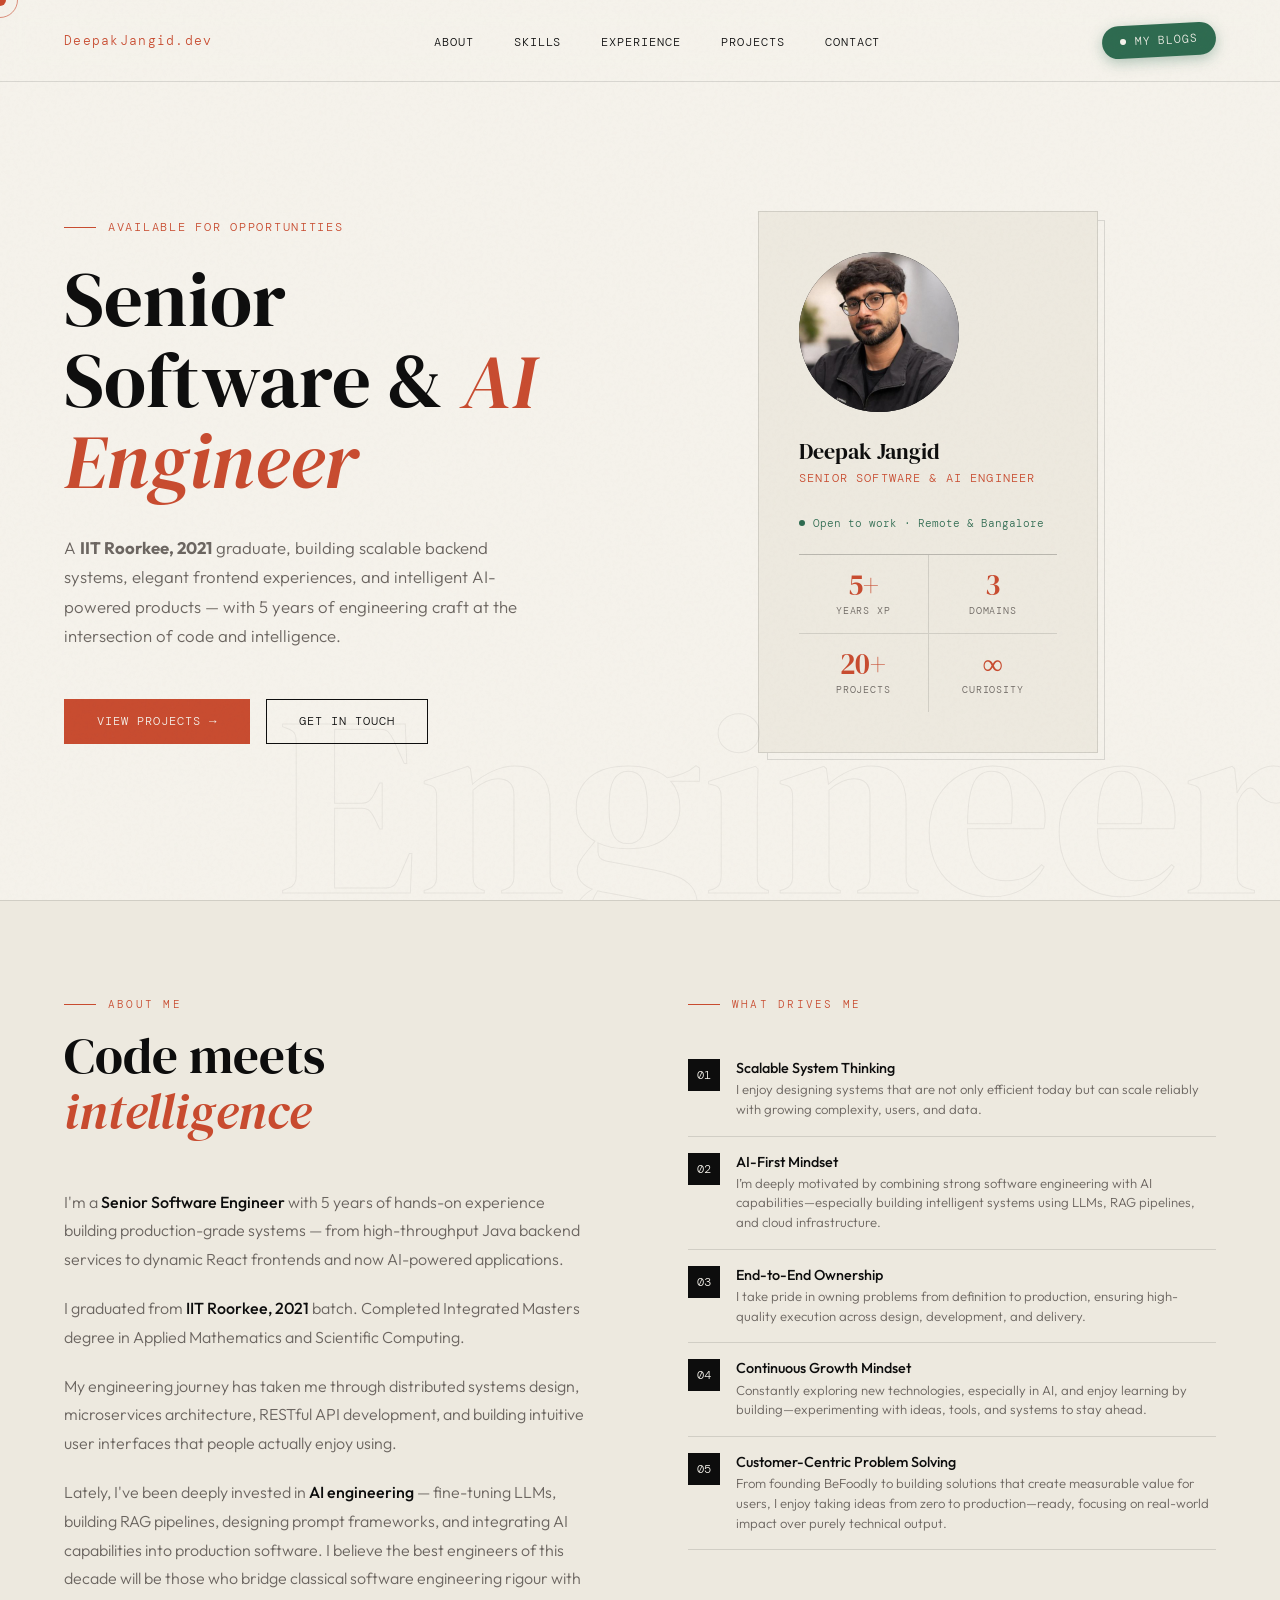
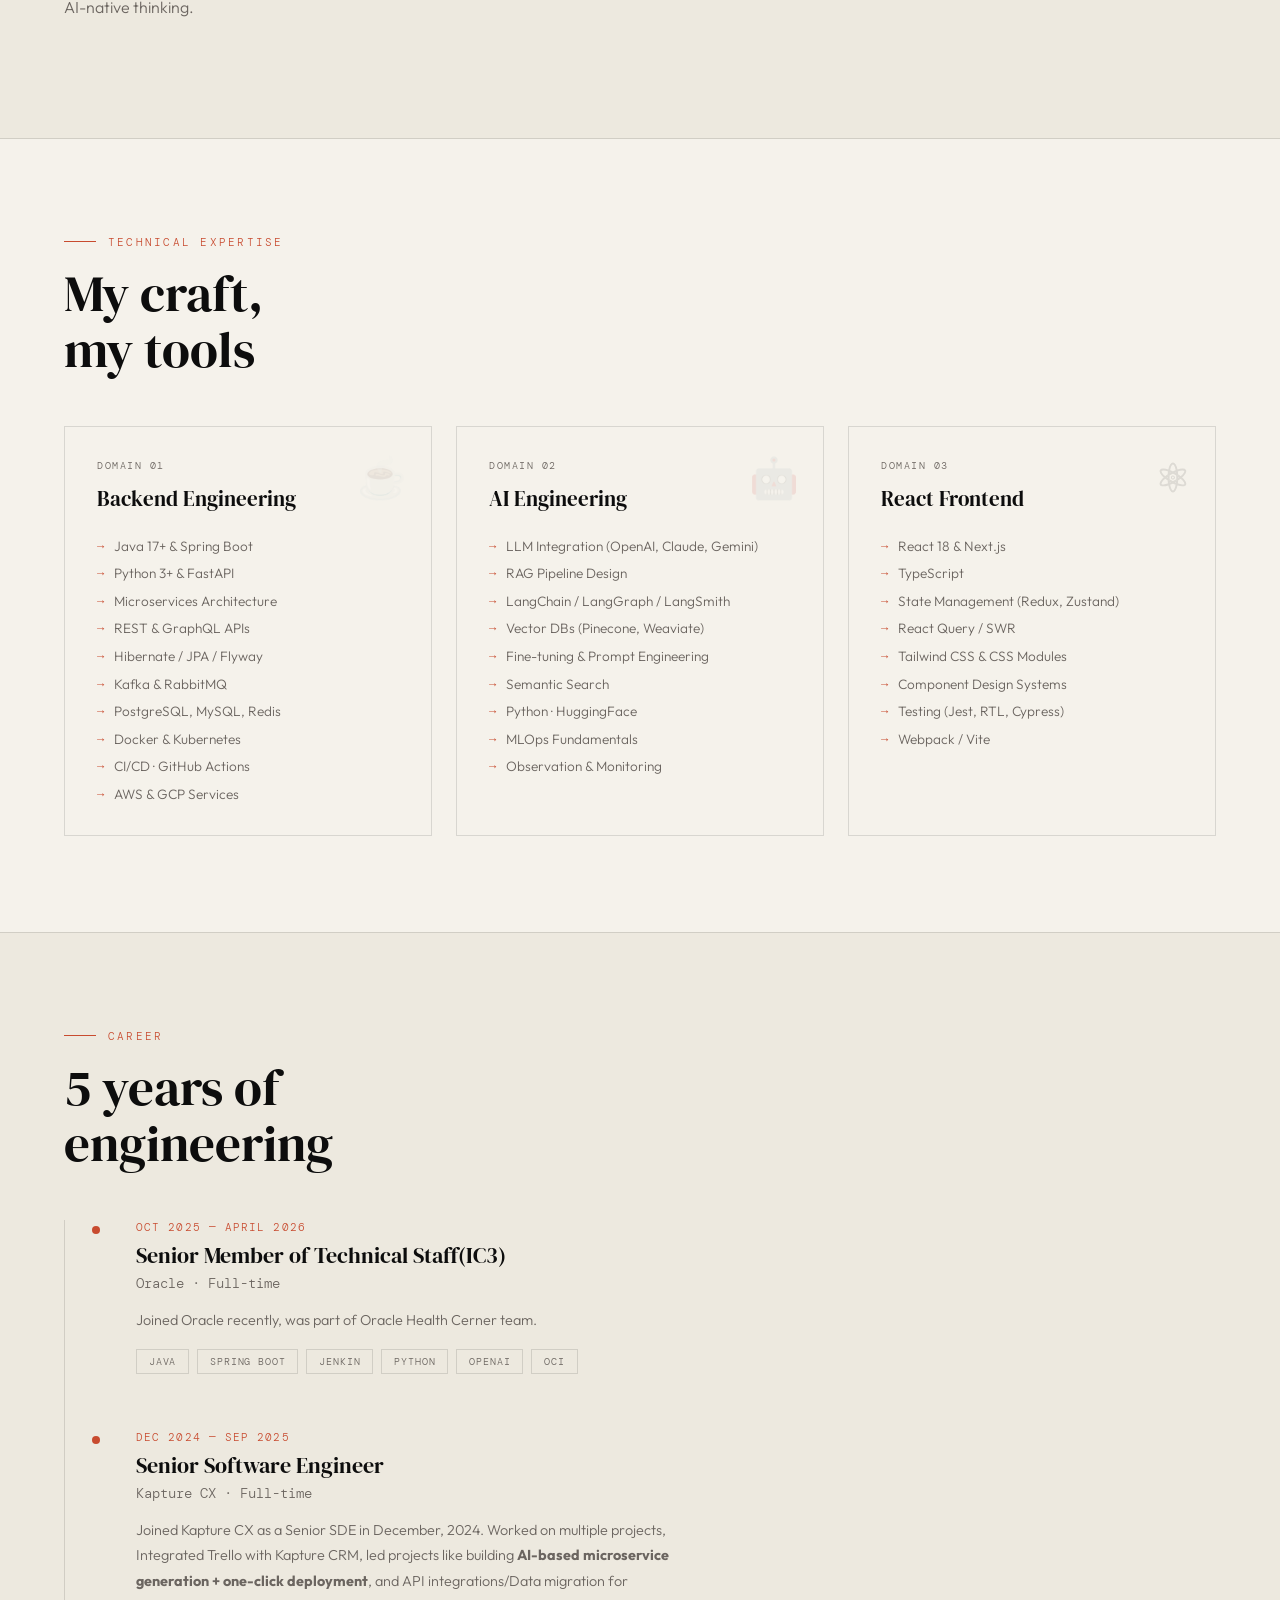
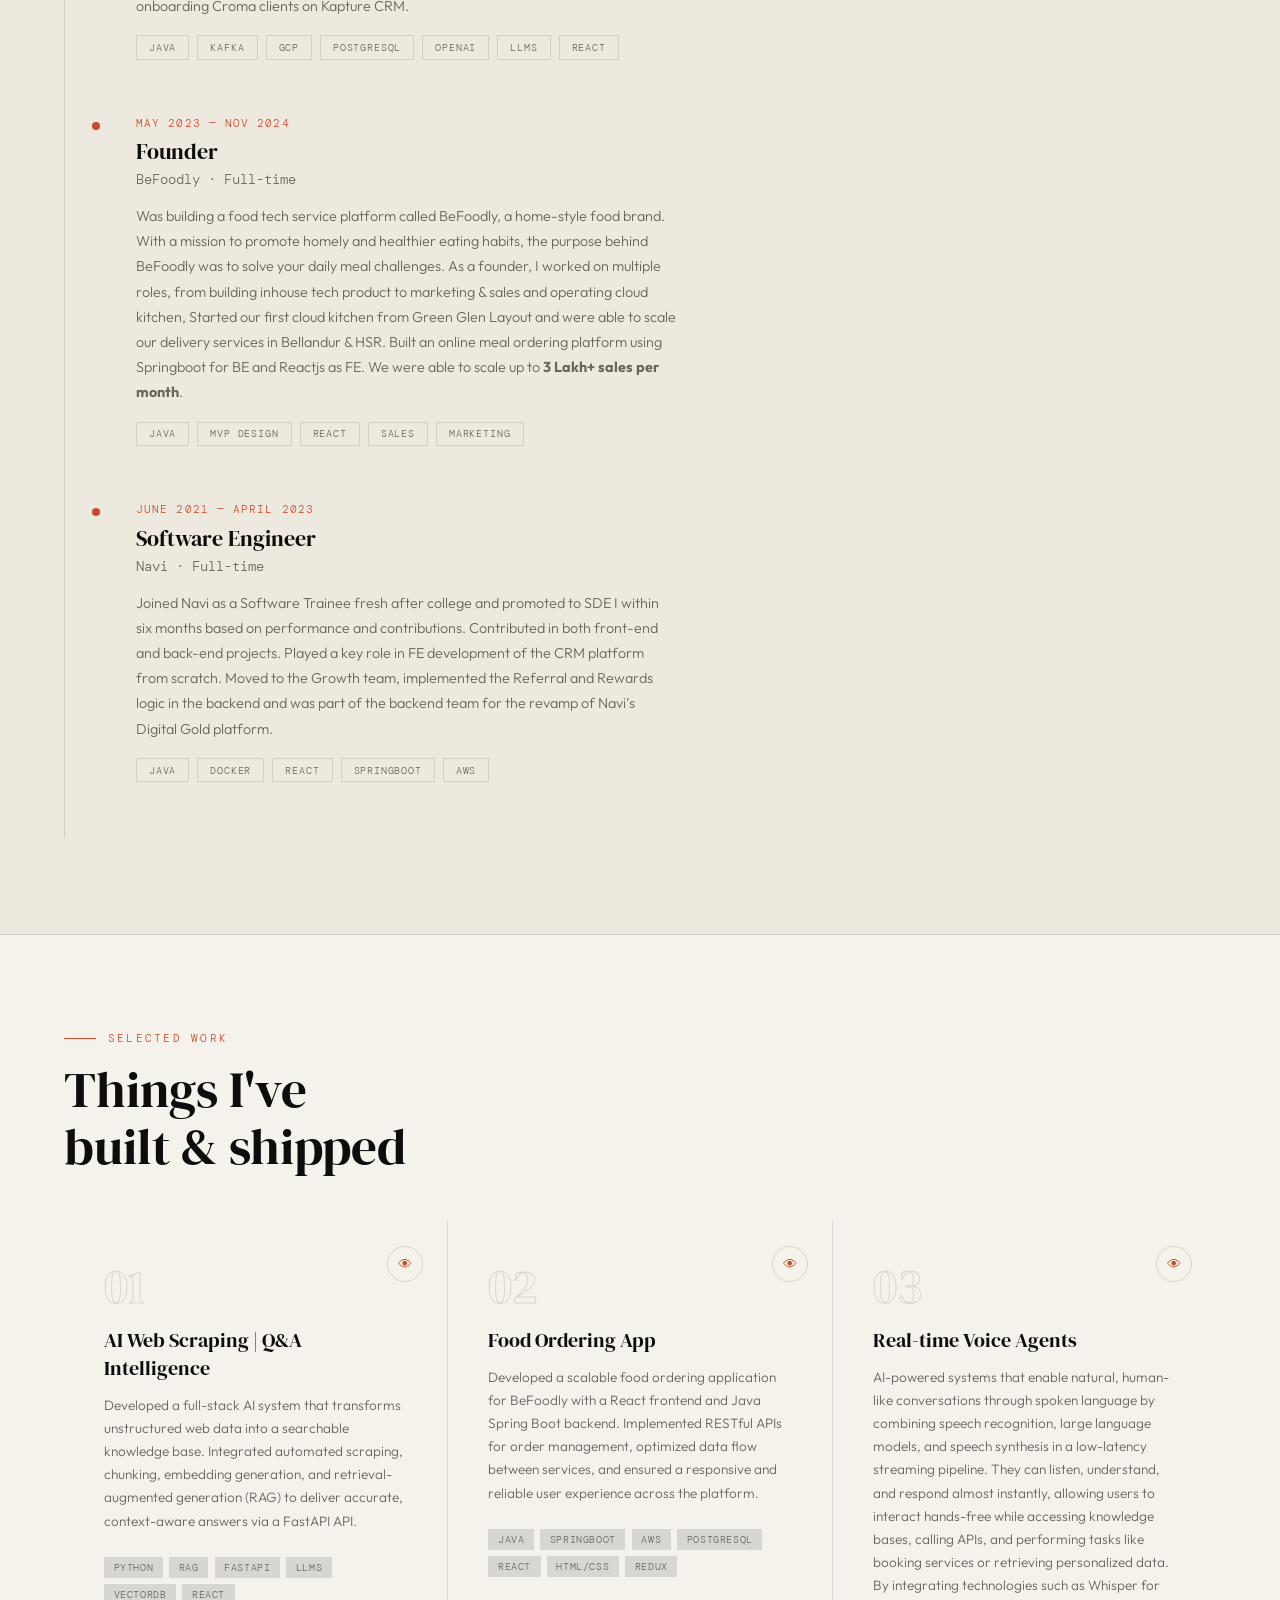
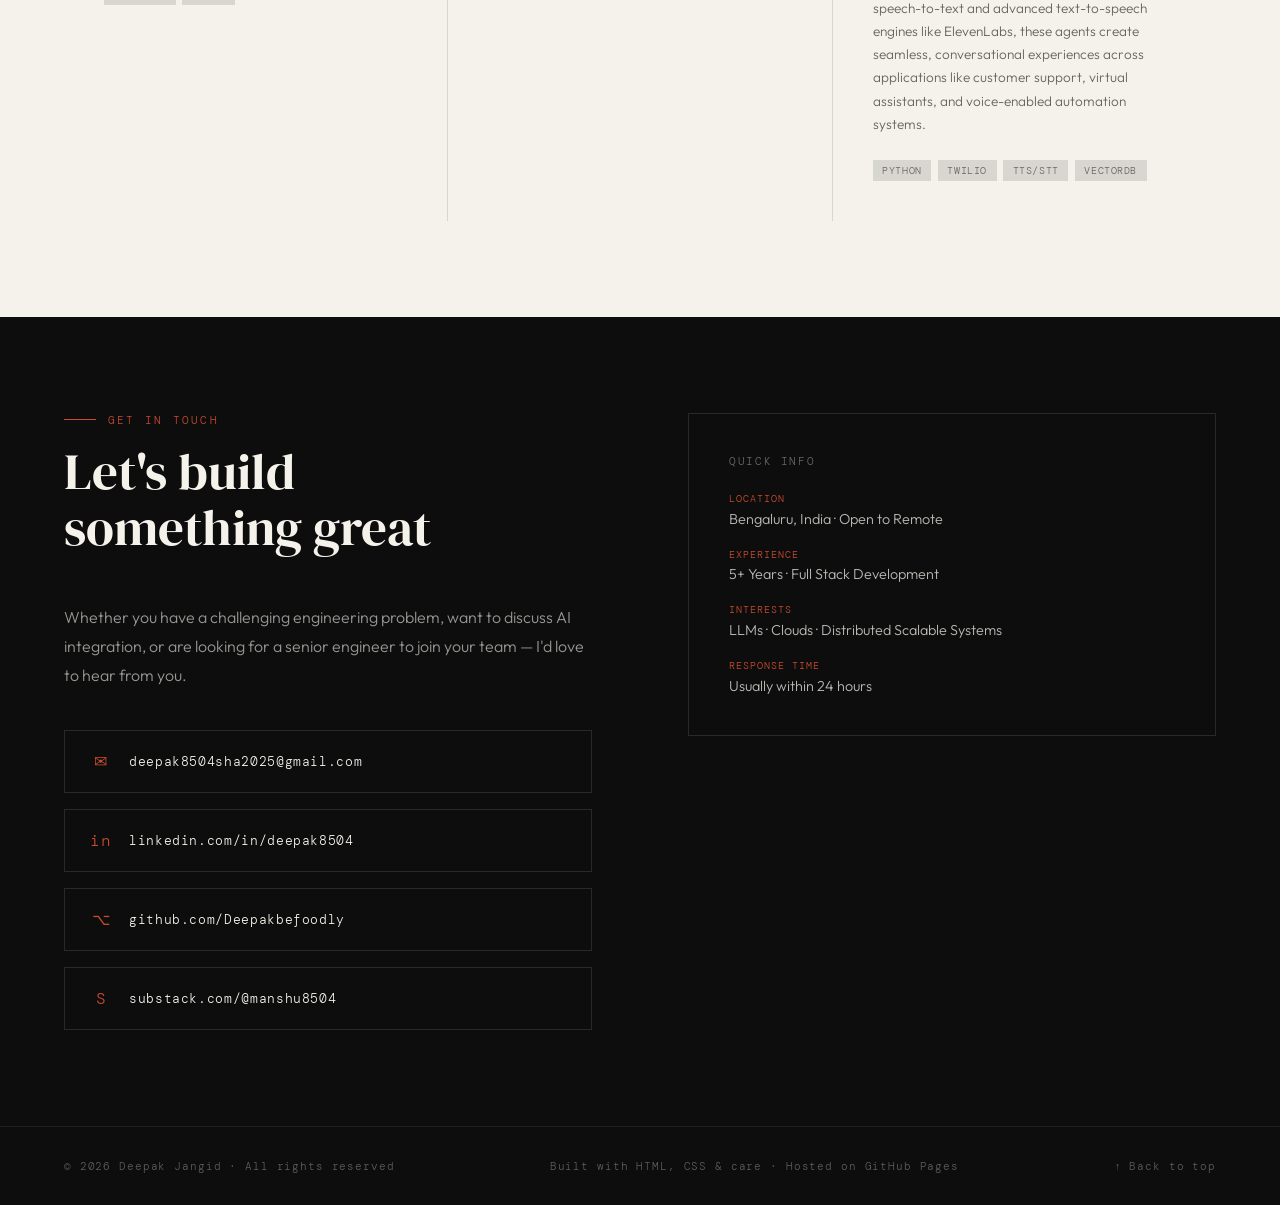
==== commit 81983d7b: "Add live blog page and optimize frontend performance - Optimize avatar image (800x1200/80KB -> 480x7" ====
--- a/index.html
+++ b/index.html
@@ -3,9 +3,12 @@
 <head>
   <meta charset="UTF-8" />
   <meta name="viewport" content="width=device-width, initial-scale=1.0"/>
+  <meta name="description" content="Deepak Jangid — Senior Software & AI Engineer building scalable backend systems, React frontends, and LLM-powered products." />
   <title>Portfolio — Senior Software & AI Engineer</title>
   <link rel="preconnect" href="https://fonts.googleapis.com">
-  <link href="https://fonts.googleapis.com/css2?family=DM+Serif+Display:ital@0;1&family=DM+Mono:wght@300;400;500&family=Outfit:wght@300;400;500;600&display=swap" rel="stylesheet">
+  <link rel="preconnect" href="https://fonts.gstatic.com" crossorigin>
+  <link rel="preload" as="image" href="assets/avatar.jpg">
+  <link href="https://fonts.googleapis.com/css2?family=DM+Serif+Display:ital@0;1&family=DM+Mono:wght@300&family=Outfit:wght@300;500&display=swap" rel="stylesheet">
   <link rel="stylesheet" href="styles.css">
 </head>
 <body>
@@ -23,6 +26,10 @@
     <li><a href="#projects">Projects</a></li>
     <li><a href="#contact">Contact</a></li>
   </ul>
+  <a href="blogs.html" class="nav-blog-btn">
+    <span class="nav-blog-dot"></span>
+    My Blogs
+  </a>
 </nav>
 
 <!-- HERO -->
@@ -42,6 +49,7 @@
     <div class="hero-card">
       <div class="hero-avatar">
         <img src="assets/avatar.jpg" alt="Deepak Jangid" id="avatar-img"
+             width="480" height="720" fetchpriority="high" decoding="async"
              onerror="this.style.display='none';document.getElementById('avatar-fallback').style.display='flex';">
         <span id="avatar-fallback" style="display:none;">DJ</span>
       </div>
@@ -143,9 +151,10 @@
     <div class="skill-category reveal">
       <div class="skill-accent">☕</div>
       <div class="skill-cat-label">Domain 01</div>
-      <div class="skill-cat-title">Java Backend</div>
+      <div class="skill-cat-title">Backend Engineering</div>
       <ul class="skill-list">
         <li>Java 17+ &amp; Spring Boot</li>
+        <li>Python 3+ &amp; FastAPI</li>
         <li>Microservices Architecture</li>
         <li>REST &amp; GraphQL APIs</li>
         <li>Hibernate / JPA / Flyway</li>
@@ -153,6 +162,7 @@
         <li>PostgreSQL, MySQL, Redis</li>
         <li>Docker &amp; Kubernetes</li>
         <li>CI/CD · GitHub Actions</li>
+        <li>AWS &amp; GCP Services</li>
       </ul>
     </div>
     <div class="skill-category reveal">
@@ -162,12 +172,13 @@
       <ul class="skill-list">
         <li>LLM Integration (OpenAI, Claude, Gemini)</li>
         <li>RAG Pipeline Design</li>
-        <li>LangChain / LlamaIndex</li>
+        <li>LangChain / LangGraph / LangSmith</li>
         <li>Vector DBs (Pinecone, Weaviate)</li>
         <li>Fine-tuning &amp; Prompt Engineering</li>
         <li>Semantic Search</li>
         <li>Python · HuggingFace</li>
         <li>MLOps Fundamentals</li>
+        <li>Observation &amp; Monitoring</li>
       </ul>
     </div>
     <div class="skill-category reveal">
@@ -349,9 +360,9 @@
           <span class="contact-link-icon">⌥</span>
           github.com/Deepakbefoodly
         </a>
-        <a href="https://www.kaggle.com/deepaksha8504" target="_blank" class="contact-link">
-          <span class="contact-link-icon">K</span>
-          kaggle.com/deepaksha8504
+        <a href="https://substack.com/@manshu8504" target="_blank" class="contact-link">
+          <span class="contact-link-icon">S</span>
+          substack.com/@manshu8504
         </a>
       </div>
     </div>
@@ -389,24 +400,26 @@
 </footer>
 
 <script>
-  // Custom cursor
-  const cursor = document.getElementById('cursor');
-  const ring = document.getElementById('cursor-ring');
-  let mx = 0, my = 0, rx = 0, ry = 0;
-  document.addEventListener('mousemove', e => { mx = e.clientX; my = e.clientY; });
-  function animCursor() {
-    cursor.style.left = mx + 'px'; cursor.style.top = my + 'px';
-    rx += (mx - rx) * 0.12; ry += (my - ry) * 0.12;
-    ring.style.left = rx + 'px'; ring.style.top = ry + 'px';
-    requestAnimationFrame(animCursor);
+  // Custom cursor — only for devices with a real pointer (skip touch, saves a perpetual rAF loop)
+  if (window.matchMedia('(hover: hover) and (pointer: fine)').matches) {
+    const cursor = document.getElementById('cursor');
+    const ring = document.getElementById('cursor-ring');
+    let mx = 0, my = 0, rx = 0, ry = 0;
+    document.addEventListener('mousemove', e => { mx = e.clientX; my = e.clientY; }, { passive: true });
+    function animCursor() {
+      cursor.style.left = mx + 'px'; cursor.style.top = my + 'px';
+      rx += (mx - rx) * 0.12; ry += (my - ry) * 0.12;
+      ring.style.left = rx + 'px'; ring.style.top = ry + 'px';
+      requestAnimationFrame(animCursor);
+    }
+    animCursor();
+
+    // Hover states for links
+    document.querySelectorAll('a, button').forEach(el => {
+      el.addEventListener('mouseenter', () => { cursor.style.transform = 'translate(-50%,-50%) scale(2.5)'; ring.style.opacity = '0'; });
+      el.addEventListener('mouseleave', () => { cursor.style.transform = 'translate(-50%,-50%) scale(1)'; ring.style.opacity = '0.6'; });
+    });
   }
-  animCursor();
-
-  // Hover states for links
-  document.querySelectorAll('a, button').forEach(el => {
-    el.addEventListener('mouseenter', () => { cursor.style.transform = 'translate(-50%,-50%) scale(2.5)'; ring.style.opacity = '0'; });
-    el.addEventListener('mouseleave', () => { cursor.style.transform = 'translate(-50%,-50%) scale(1)'; ring.style.opacity = '0.6'; });
-  });
 
   // Scroll reveal
   const reveals = document.querySelectorAll('.reveal');
@@ -414,16 +427,23 @@
     entries.forEach((e, i) => {
       if (e.isIntersecting) {
         setTimeout(() => e.target.classList.add('visible'), i * 80);
+        observer.unobserve(e.target);
       }
     });
   }, { threshold: 0.1 });
   reveals.forEach(r => observer.observe(r));
 
   // Nav scroll effect
+  const navEl = document.querySelector('nav');
+  let navTicking = false;
   window.addEventListener('scroll', () => {
-    document.querySelector('nav').style.boxShadow = window.scrollY > 20
-      ? '0 2px 20px rgba(13,13,13,0.08)' : 'none';
-  });
+    if (navTicking) return;
+    navTicking = true;
+    requestAnimationFrame(() => {
+      navEl.style.boxShadow = window.scrollY > 20 ? '0 2px 20px rgba(13,13,13,0.08)' : 'none';
+      navTicking = false;
+    });
+  }, { passive: true });
 </script>
 </body>
 </html>
--- a/styles.css
+++ b/styles.css
@@ -139,6 +139,41 @@
 .nav-links a:hover::after { width: 100%; }
 .nav-links a:hover { color: var(--accent); }
 
+/* ── My Blogs badge ── */
+.nav-blog-btn {
+  display: inline-flex;
+  align-items: center;
+  gap: 0.5rem;
+  font-family: var(--font-mono);
+  font-size: 0.72rem;
+  letter-spacing: 0.08em;
+  text-transform: uppercase;
+  text-decoration: none;
+  color: var(--paper);
+  background: var(--accent2);
+  padding: 0.55rem 1.15rem;
+  border-radius: 999px;
+  flex-shrink: 0;
+  transform: rotate(-3deg);
+  box-shadow: 0 4px 14px rgba(45,106,79,0.35);
+  transition: transform 0.25s ease, box-shadow 0.25s ease, background 0.25s ease;
+}
+
+.nav-blog-btn:hover {
+  transform: rotate(0deg) scale(1.06);
+  background: #234f3c;
+  box-shadow: 0 6px 20px rgba(45,106,79,0.45);
+}
+
+.nav-blog-dot {
+  width: 6px;
+  height: 6px;
+  border-radius: 50%;
+  background: var(--paper);
+  flex-shrink: 0;
+  animation: pulse 2s infinite;
+}
+
 /* ── Hero ── */
 .hero {
   min-height: 100vh;
@@ -188,6 +223,7 @@
 
 h1 {
   font-family: var(--font-display);
+  font-weight: 400;
   font-size: clamp(3rem, 6vw, 5.5rem);
   line-height: 1.05;
   margin-bottom: 2rem;
@@ -398,6 +434,7 @@
 
 h2 {
   font-family: var(--font-display);
+  font-weight: 400;
   font-size: clamp(2rem, 4vw, 3.5rem);
   line-height: 1.1;
   margin-bottom: 3rem;
@@ -687,6 +724,198 @@
   text-transform: uppercase;
 }
 
+/* ── Blog Page ── */
+.blog-hero {
+  padding-top: 8rem;
+}
+
+.blog-hero-desc {
+  font-size: 1rem;
+  line-height: 1.75;
+  color: var(--muted);
+  max-width: 56ch;
+  margin-bottom: 2rem;
+}
+
+.blog-section {
+  padding-top: 0;
+}
+
+.blog-grid {
+  display: grid;
+  grid-template-columns: repeat(3, 1fr);
+  gap: 1.75rem;
+}
+
+.blog-card {
+  background: var(--paper);
+  border: 1px solid var(--border);
+  position: relative;
+  overflow: hidden;
+  text-decoration: none;
+  color: var(--ink);
+  display: flex;
+  flex-direction: column;
+  z-index: 0;
+  transition: background 0.25s, border-color 0.25s, transform 0.25s, box-shadow 0.25s;
+}
+
+.blog-card:hover {
+  background: var(--cream);
+  border-color: var(--accent);
+  transform: translateY(-4px);
+  box-shadow: 6px 6px 0 rgba(13,13,13,0.08);
+}
+.blog-card:hover .blog-thumb img { transform: scale(1.05); }
+.blog-card:hover .blog-arrow {
+  background: var(--accent);
+  border-color: var(--accent);
+  color: var(--paper);
+  transform: translate(3px, -3px);
+}
+
+.blog-thumb {
+  position: relative;
+  width: 100%;
+  aspect-ratio: 16 / 9;
+  background: var(--cream);
+  border-bottom: 1px solid var(--border);
+  overflow: hidden;
+  flex-shrink: 0;
+  z-index: 1;
+}
+
+.blog-thumb img {
+  width: 100%;
+  height: 100%;
+  object-fit: cover;
+  display: block;
+  position: relative;
+  z-index: 1;
+  transition: transform 0.4s ease;
+}
+
+/* Gradient scrim so the source badge stays legible over any photo */
+.blog-thumb:not(.blog-thumb-empty)::after {
+  content: '';
+  position: absolute;
+  inset: 0;
+  z-index: 2;
+  background: linear-gradient(to top, rgba(13,13,13,0.55) 0%, rgba(13,13,13,0) 55%);
+  pointer-events: none;
+}
+
+.blog-thumb-number {
+  position: absolute;
+  inset: 0;
+  z-index: 1;
+  display: flex;
+  align-items: center;
+  justify-content: center;
+  font-family: var(--font-display);
+  font-size: 3rem;
+  color: transparent;
+  -webkit-text-stroke: 1px rgba(13,13,13,0.12);
+}
+
+.blog-source {
+  position: absolute;
+  top: 0.85rem;
+  left: 0.85rem;
+  z-index: 3;
+  font-family: var(--font-mono);
+  font-size: 0.6rem;
+  letter-spacing: 0.08em;
+  text-transform: uppercase;
+  padding: 0.3rem 0.65rem;
+  border-radius: 999px;
+  color: var(--paper);
+}
+
+.blog-source-substack { background: var(--accent2); }
+.blog-source-medium { background: #0d0d0d; }
+
+.blog-arrow {
+  position: absolute;
+  top: 0.85rem;
+  right: 0.85rem;
+  z-index: 3;
+  width: 2.25rem;
+  height: 2.25rem;
+  flex-shrink: 0;
+  display: flex;
+  align-items: center;
+  justify-content: center;
+  background: rgba(245,242,235,0.85);
+  backdrop-filter: blur(4px);
+  border: 1.5px solid var(--border);
+  border-radius: 50%;
+  color: var(--accent);
+  font-size: 0.9rem;
+  line-height: 1;
+  transition: background 0.2s ease, border-color 0.2s ease, transform 0.2s ease, color 0.2s ease;
+}
+
+.blog-body {
+  padding: 1.75rem;
+}
+
+.blog-date {
+  font-family: var(--font-mono);
+  font-size: 0.68rem;
+  letter-spacing: 0.1em;
+  color: var(--accent);
+  text-transform: uppercase;
+  margin-bottom: 0.6rem;
+}
+
+.blog-title {
+  font-family: var(--font-display);
+  font-weight: 400;
+  font-size: 1.25rem;
+  line-height: 1.3;
+  margin-bottom: 0.75rem;
+}
+
+.blog-excerpt {
+  font-size: 0.85rem;
+  line-height: 1.7;
+  color: var(--muted);
+}
+
+.blog-state {
+  grid-column: 1 / -1;
+  background: var(--paper);
+  padding: 4rem 2.5rem;
+  text-align: center;
+  font-family: var(--font-mono);
+  font-size: 0.85rem;
+  color: var(--muted);
+  display: flex;
+  flex-direction: column;
+  align-items: center;
+  gap: 1rem;
+}
+
+.blog-state-error a {
+  color: var(--accent);
+  text-decoration: none;
+  border-bottom: 1px solid var(--accent);
+}
+
+.blog-state-spinner {
+  width: 20px;
+  height: 20px;
+  border: 2px solid var(--border);
+  border-top-color: var(--accent);
+  border-radius: 50%;
+  animation: spin 0.8s linear infinite;
+}
+
+@keyframes spin {
+  to { transform: rotate(360deg); }
+}
+
 /* ── Contact ── */
 .contact {
   background: var(--ink);
@@ -844,6 +1073,10 @@
   .about-grid   { gap: 3.5rem; }
   .skills-grid  { grid-template-columns: repeat(2, 1fr); }
   .contact-grid { gap: 3.5rem; }
+  .blog-grid    { grid-template-columns: repeat(2, 1fr); }
+
+  /* Blog */
+  .blog-hero { padding-top: 7rem; }
 
   /* Section spacing */
   section { padding: 5rem 2rem; }
@@ -863,6 +1096,12 @@
     padding: 1rem 1.25rem;
     flex-wrap: wrap;
     gap: 0;
+  }
+
+  .nav-blog-btn {
+    font-size: 0.65rem;
+    padding: 0.45rem 0.85rem;
+    gap: 0.4rem;
   }
 
   .nav-hamburger {
@@ -972,6 +1211,11 @@
 
   .project-card { padding: 1.75rem; }
 
+  /* ── Blog ── */
+  .blog-hero { padding-top: 6.5rem; }
+  .blog-grid { grid-template-columns: 1fr; gap: 1.25rem; }
+  .blog-body { padding: 1.75rem; }
+
   /* ── Contact ── */
   .contact-grid {
     grid-template-columns: 1fr;
@@ -1002,6 +1246,12 @@
   nav { padding: 0.9rem 1rem; }
   .nav-logo { font-size: 0.75rem; }
 
+  .nav-blog-btn {
+    font-size: 0.58rem;
+    padding: 0.4rem 0.7rem;
+    gap: 0.35rem;
+  }
+
   /* ── Hero ── */
   .hero { padding: 6rem 1rem 3rem; }
 
@@ -1044,6 +1294,13 @@
   .project-desc { font-size: 0.82rem; }
   .project-tech span { font-size: 0.58rem; }
 
+  /* ── Blog ── */
+  .blog-hero { padding-top: 6rem; }
+  .blog-body { padding: 1.25rem; }
+  .blog-thumb-number { font-size: 2.2rem; }
+  .blog-title { font-size: 1.1rem; }
+  .blog-excerpt { font-size: 0.82rem; }
+
   /* ── Contact ── */
   .contact-link {
     padding: 0.9rem 1rem;
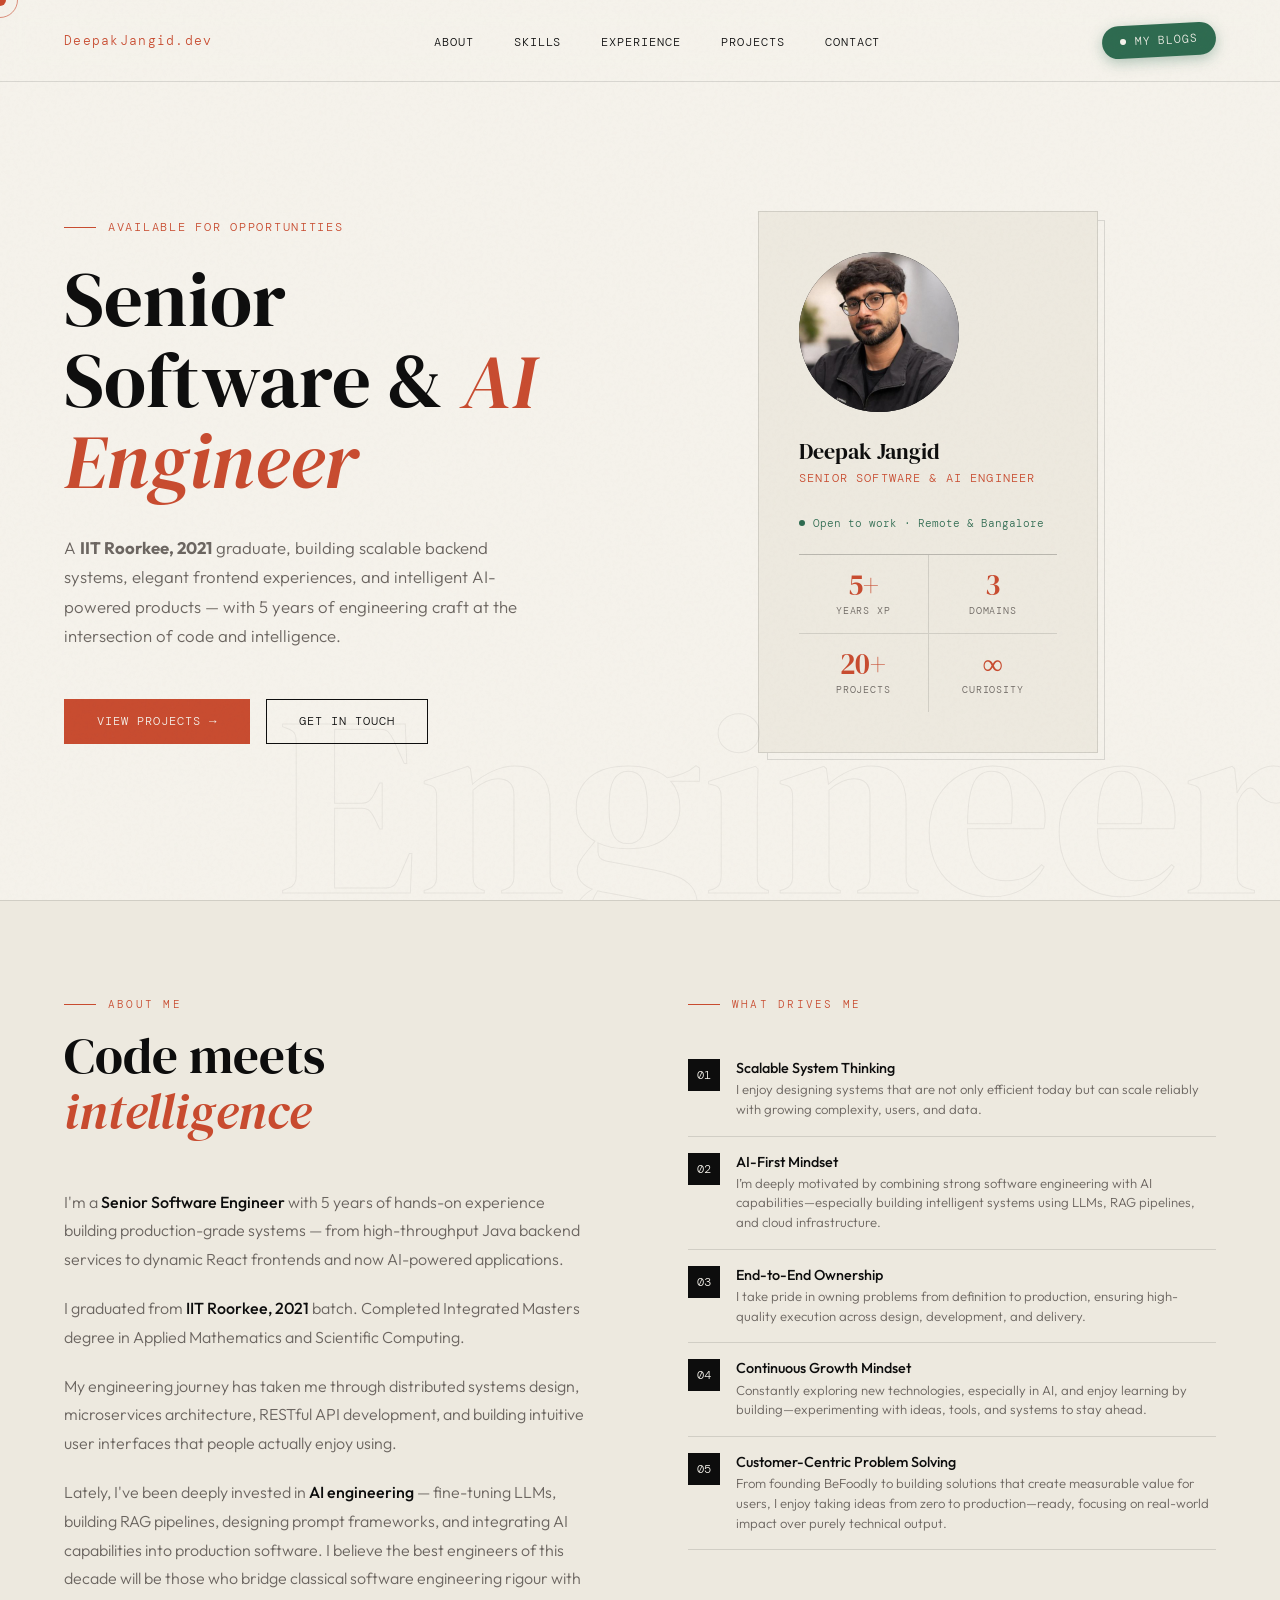
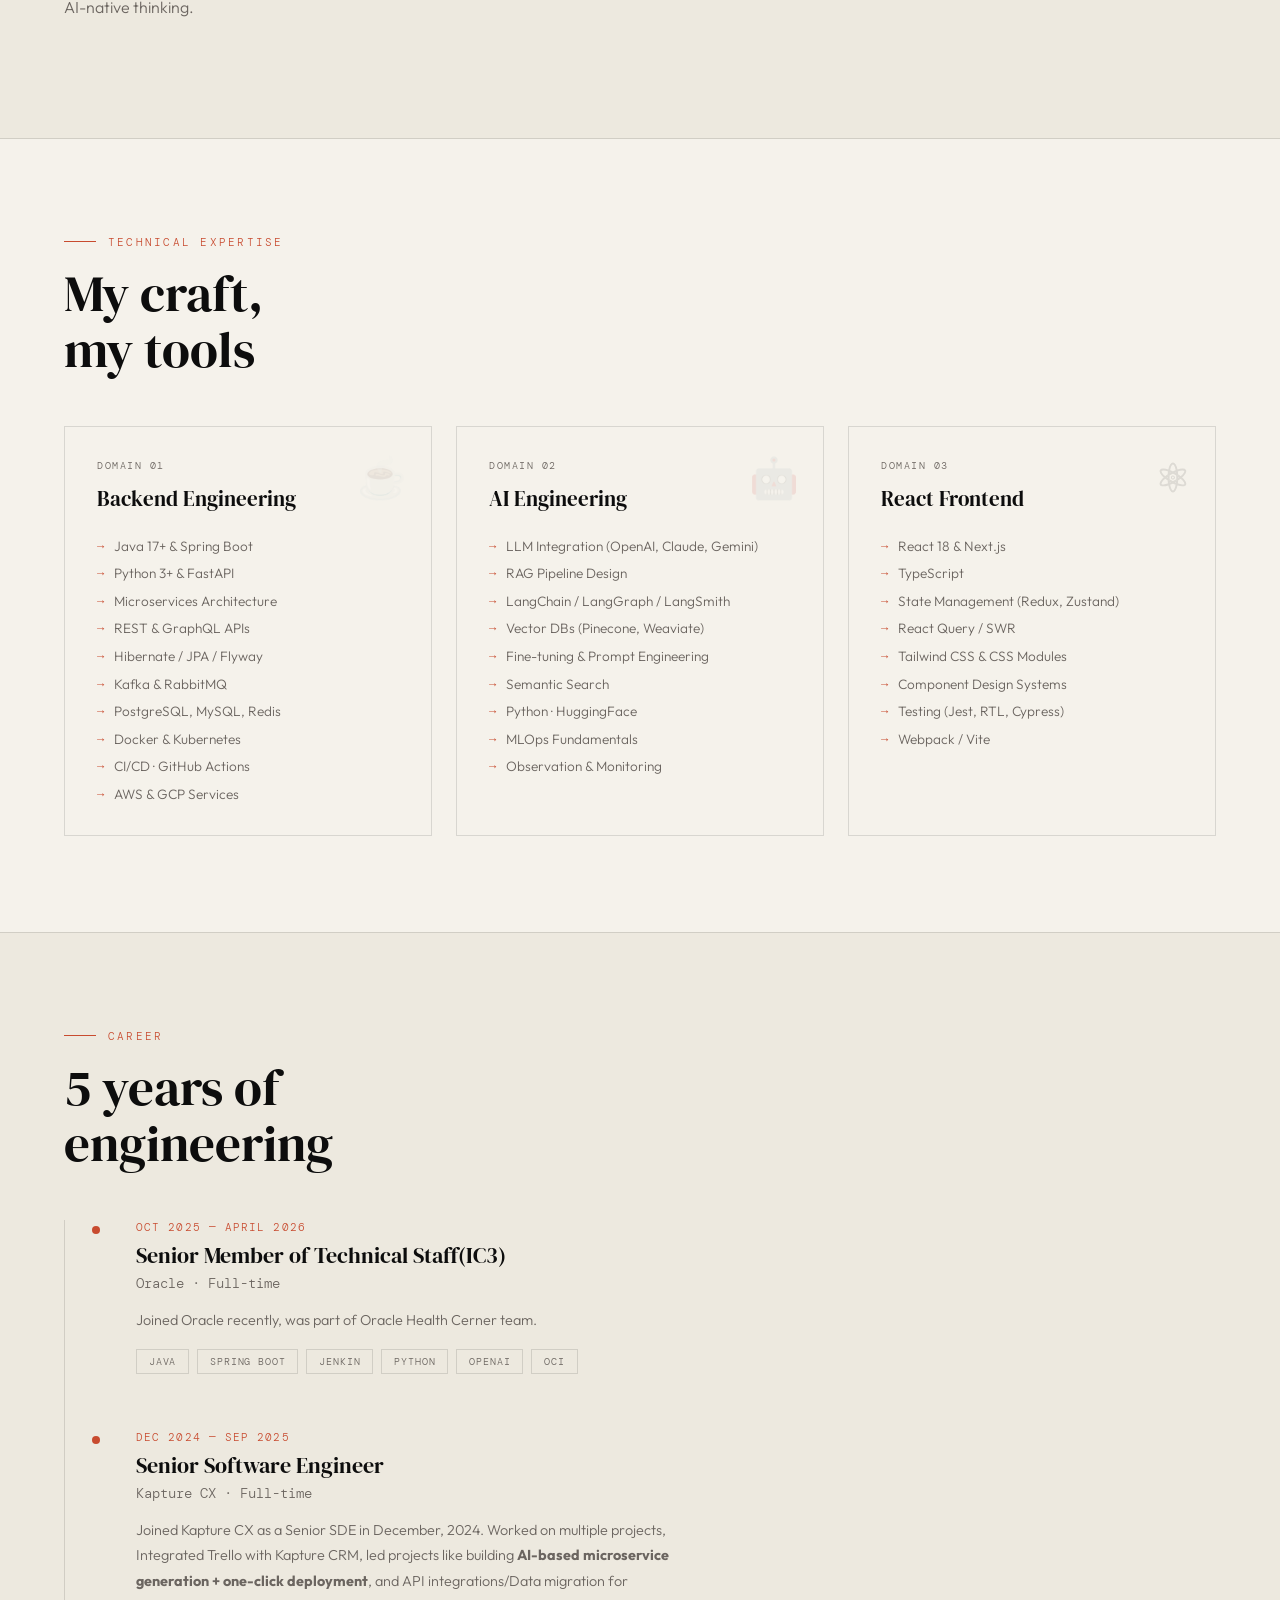
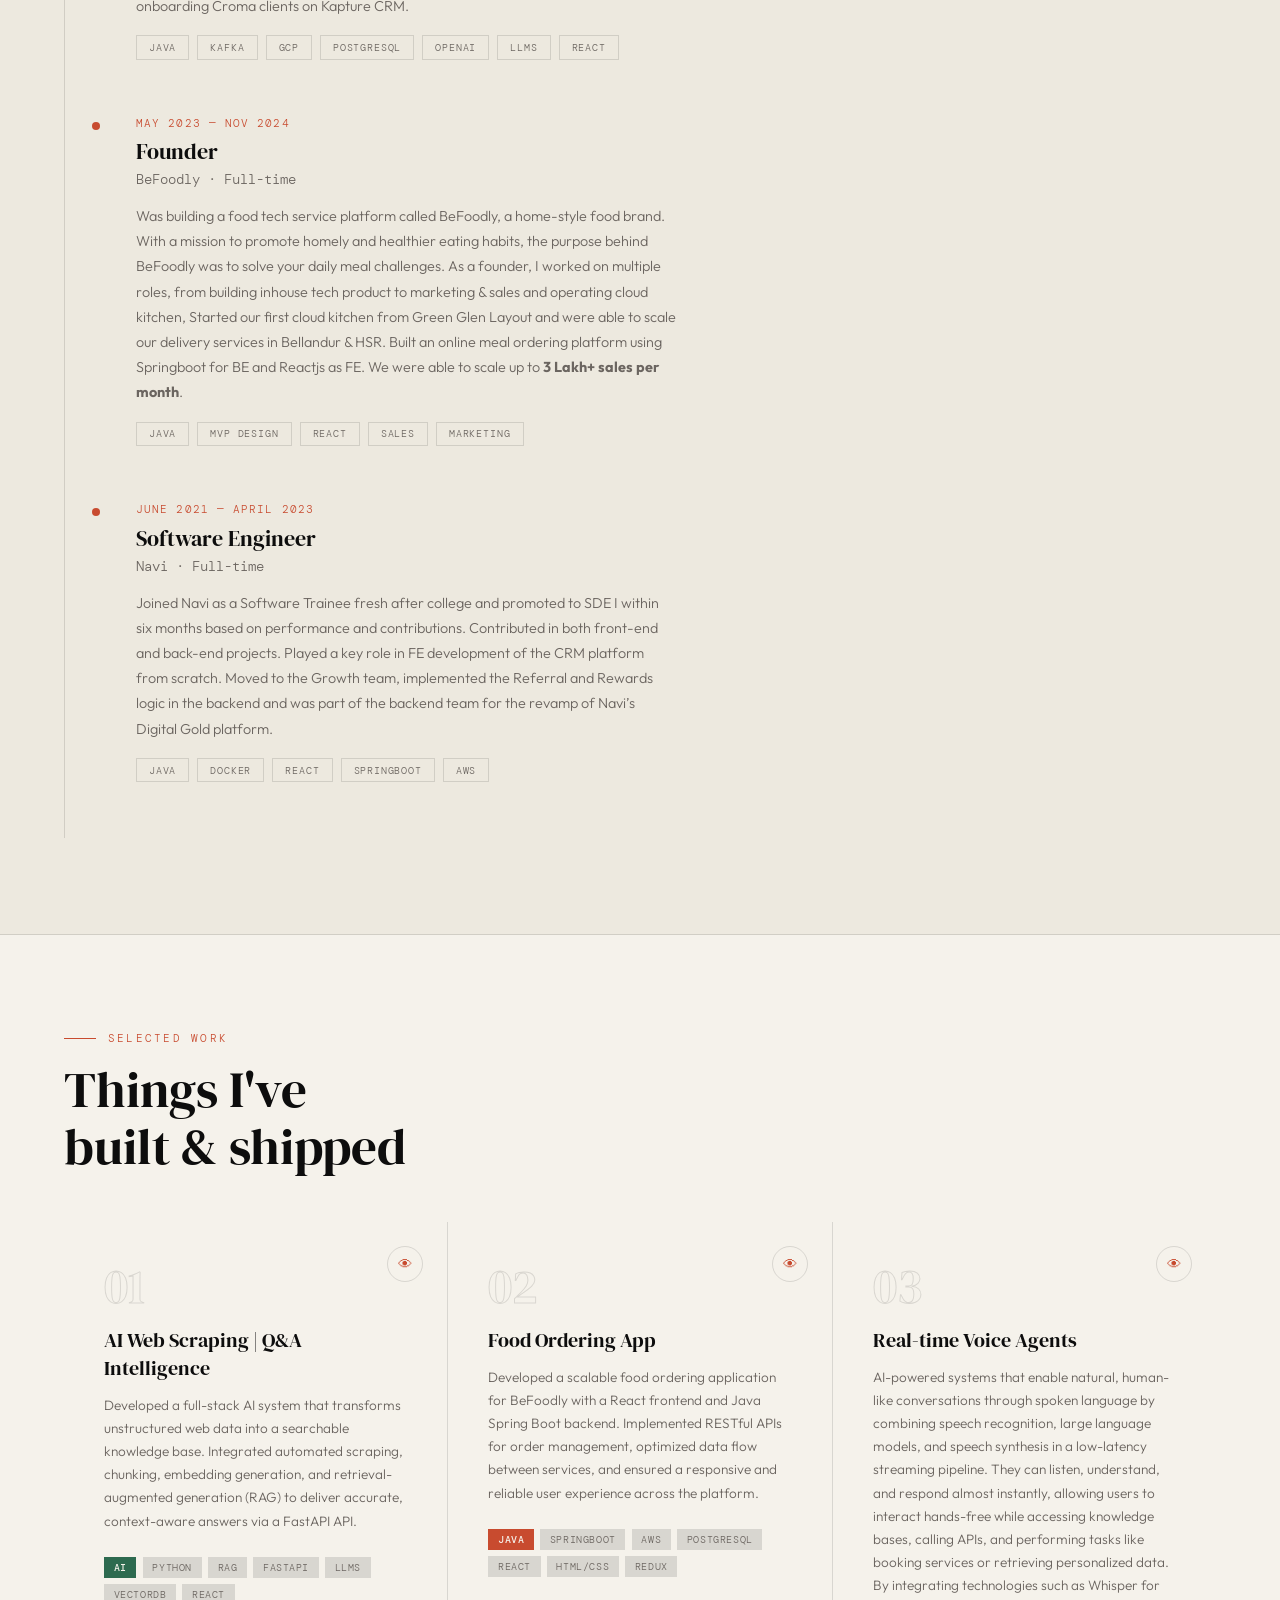
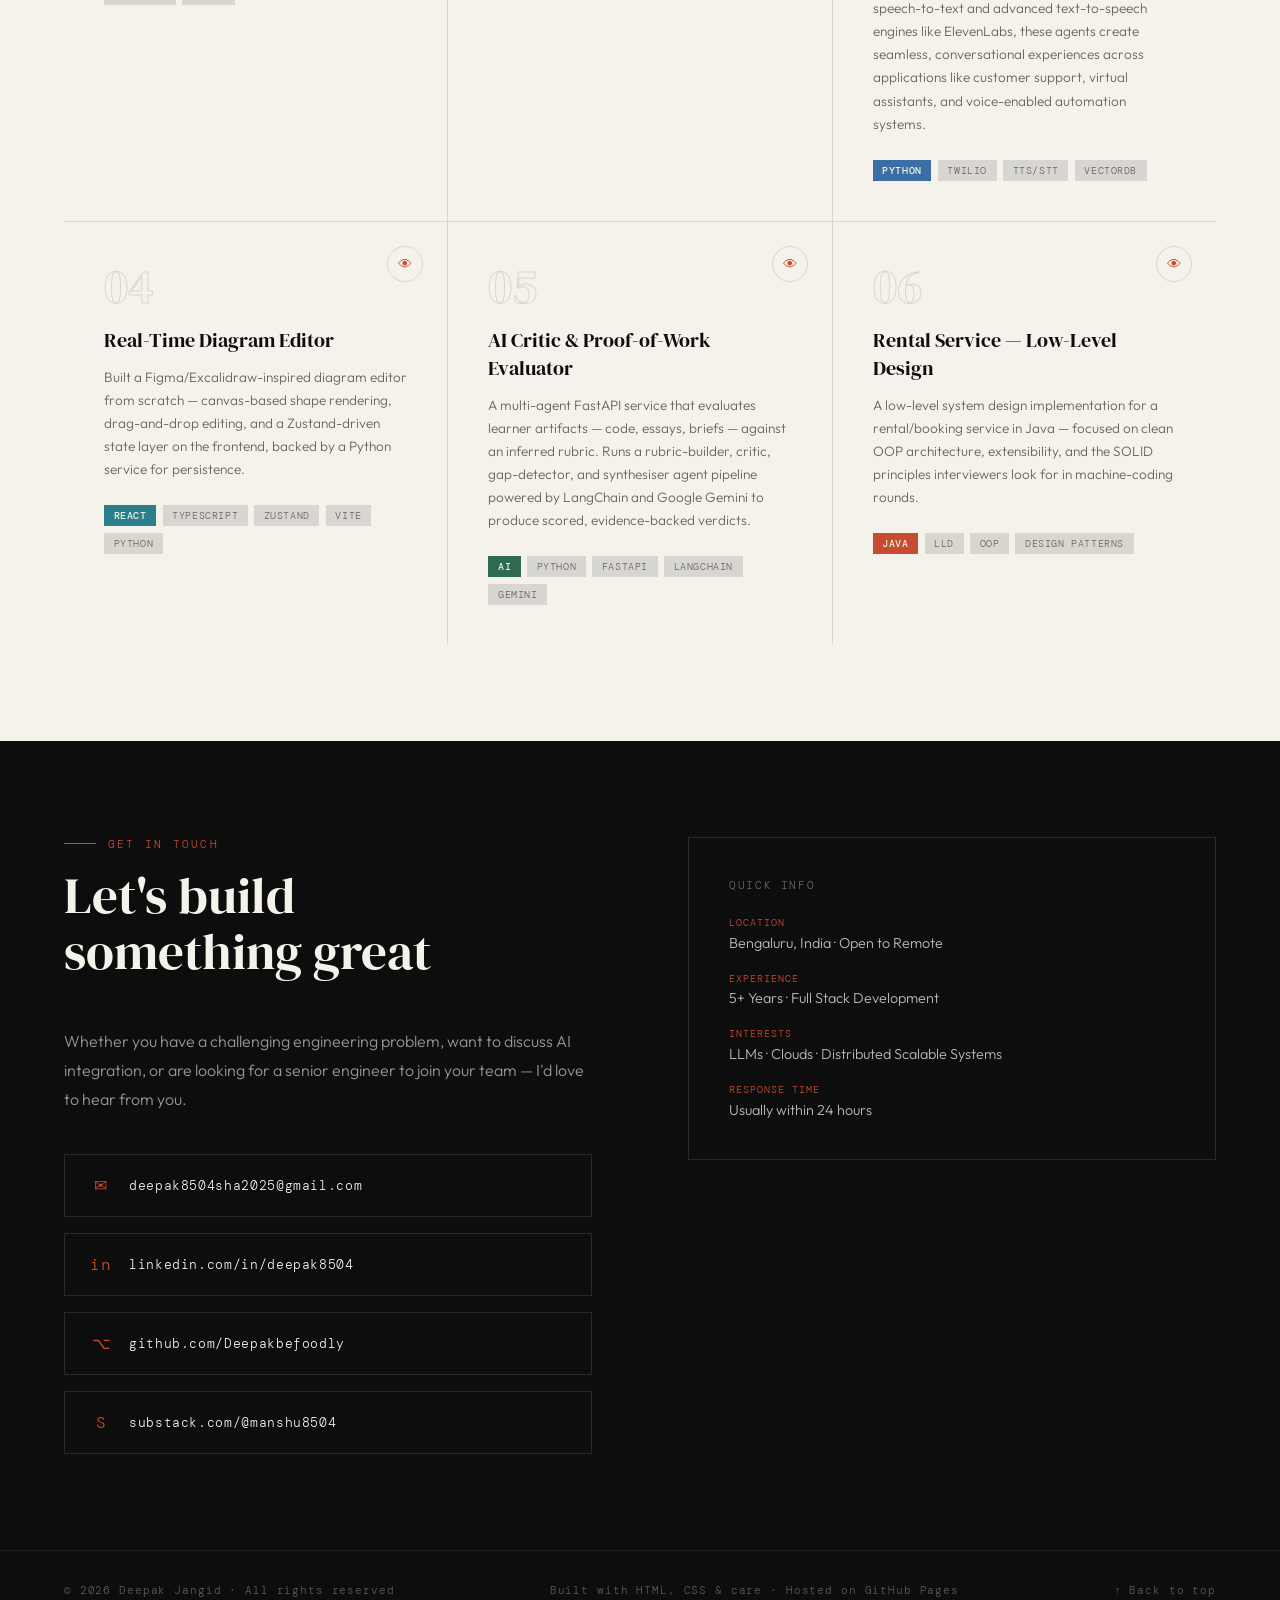
==== commit f6d6b138: "Add 3 more projects from GitHub and category tags for all projects New projects, sourced from real G" ====
--- a/index.html
+++ b/index.html
@@ -42,7 +42,7 @@
     </p>
     <div class="hero-cta">
       <a href="#projects" class="btn btn-filled">View Projects →</a>
-      <a href="#contact" class="btn">Get In Touch</a>
+      <a href="https://www.linkedin.com/in/deepak8504/" target="_blank" rel="noopener" class="btn">Get In Touch</a>
     </div>
   </div>
   <div class="hero-right">
@@ -280,32 +280,62 @@
       <a class="project-arrow" href="https://ai-chatbot-fe-wine.vercel.app/" target="_blank" rel="noopener" aria-label="View project">👁</a>
       <div class="project-number">01</div>
       <div class="project-title">AI Web Scraping | Q&A Intelligence</div>
-      <div class="project-desc">Developed a full-stack AI system that transforms unstructured web data into a searchable knowledge base. 
+      <div class="project-desc">Developed a full-stack AI system that transforms unstructured web data into a searchable knowledge base.
         Integrated automated scraping, chunking, embedding generation, and retrieval-augmented generation (RAG) to deliver accurate, context-aware answers via a FastAPI API.</div>
       <div class="project-tech">
-        <span>Python</span><span>RAG</span><span>FastAPI</span><span>LLMs</span><span>VectorDB</span><span>React</span>
+        <span class="project-category cat-ai">AI</span><span>Python</span><span>RAG</span><span>FastAPI</span><span>LLMs</span><span>VectorDB</span><span>React</span>
       </div>
     </div>
     <div class="project-card reveal">
       <a class="project-arrow" href="https://befoodly-website.vercel.app/" target="_blank" rel="noopener" aria-label="View project">👁</a>
       <div class="project-number">02</div>
       <div class="project-title">Food Ordering App</div>
-      <div class="project-desc">Developed a scalable food ordering application for BeFoodly with a React frontend and Java Spring Boot backend. Implemented RESTful APIs for order management, 
+      <div class="project-desc">Developed a scalable food ordering application for BeFoodly with a React frontend and Java Spring Boot backend. Implemented RESTful APIs for order management,
         optimized data flow between services, and ensured a responsive and reliable user experience across the platform.</div>
       <div class="project-tech">
-        <span>Java</span><span>Springboot</span><span>AWS</span><span>PostgreSQL</span><span>React</span><span>HTML/CSS</span><span>Redux</span>
-      </div>
-    </div>
-    <div class="project-card reveal">
-      <a class="project-arrow" href="https://github.com/yourhandle/ai-document-intelligence" target="_blank" rel="noopener" aria-label="View project">👁</a>
+        <span class="project-category cat-java">Java</span><span>Springboot</span><span>AWS</span><span>PostgreSQL</span><span>React</span><span>HTML/CSS</span><span>Redux</span>
+      </div>
+    </div>
+    <div class="project-card reveal">
+      <a class="project-arrow" href="https://github.com/Deepakbefoodly/AI-Voice-Agent" target="_blank" rel="noopener" aria-label="View project">👁</a>
       <div class="project-number">03</div>
       <div class="project-title">Real-time Voice Agents</div>
-      <div class="project-desc">AI-powered systems that enable natural, human-like conversations through spoken language by combining speech recognition, 
-        large language models, and speech synthesis in a low-latency streaming pipeline. They can listen, understand, and respond almost instantly, allowing users to interact hands-free 
-        while accessing knowledge bases, calling APIs, and performing tasks like booking services or retrieving personalized data. By integrating technologies such as Whisper for speech-to-text and advanced text-to-speech engines like ElevenLabs, 
+      <div class="project-desc">AI-powered systems that enable natural, human-like conversations through spoken language by combining speech recognition,
+        large language models, and speech synthesis in a low-latency streaming pipeline. They can listen, understand, and respond almost instantly, allowing users to interact hands-free
+        while accessing knowledge bases, calling APIs, and performing tasks like booking services or retrieving personalized data. By integrating technologies such as Whisper for speech-to-text and advanced text-to-speech engines like ElevenLabs,
         these agents create seamless, conversational experiences across applications like customer support, virtual assistants, and voice-enabled automation systems.</div>
       <div class="project-tech">
-        <span>Python</span><span>Twilio</span><span>TTS/STT</span><span>VectorDB</span>
+        <span class="project-category cat-python">Python</span><span>Twilio</span><span>TTS/STT</span><span>VectorDB</span>
+      </div>
+    </div>
+    <div class="project-card reveal">
+      <a class="project-arrow" href="https://github.com/Deepakbefoodly/DiagramEditor" target="_blank" rel="noopener" aria-label="View GitHub repo">👁</a>
+      <div class="project-number">04</div>
+      <div class="project-title">Real-Time Diagram Editor</div>
+      <div class="project-desc">Built a Figma/Excalidraw-inspired diagram editor from scratch — canvas-based shape rendering, drag-and-drop editing,
+        and a Zustand-driven state layer on the frontend, backed by a Python service for persistence.</div>
+      <div class="project-tech">
+        <span class="project-category cat-react">React</span><span>TypeScript</span><span>Zustand</span><span>Vite</span><span>Python</span>
+      </div>
+    </div>
+    <div class="project-card reveal">
+      <a class="project-arrow" href="https://github.com/Deepakbefoodly/Critic-Agent" target="_blank" rel="noopener" aria-label="View GitHub repo">👁</a>
+      <div class="project-number">05</div>
+      <div class="project-title">AI Critic & Proof-of-Work Evaluator</div>
+      <div class="project-desc">A multi-agent FastAPI service that evaluates learner artifacts — code, essays, briefs — against an inferred rubric.
+        Runs a rubric-builder, critic, gap-detector, and synthesiser agent pipeline powered by LangChain and Google Gemini to produce scored, evidence-backed verdicts.</div>
+      <div class="project-tech">
+        <span class="project-category cat-ai">AI</span><span>Python</span><span>FastAPI</span><span>LangChain</span><span>Gemini</span>
+      </div>
+    </div>
+    <div class="project-card reveal">
+      <a class="project-arrow" href="https://github.com/Deepakbefoodly/rental-service" target="_blank" rel="noopener" aria-label="View GitHub repo">👁</a>
+      <div class="project-number">06</div>
+      <div class="project-title">Rental Service — Low-Level Design</div>
+      <div class="project-desc">A low-level system design implementation for a rental/booking service in Java — focused on clean OOP architecture,
+        extensibility, and the SOLID principles interviewers look for in machine-coding rounds.</div>
+      <div class="project-tech">
+        <span class="project-category cat-java">Java</span><span>LLD</span><span>OOP</span><span>Design Patterns</span>
       </div>
     </div>
     <!-- <div class="project-card reveal">
--- a/styles.css
+++ b/styles.css
@@ -724,6 +724,17 @@
   text-transform: uppercase;
 }
 
+/* Category tag — first chip in .project-tech, colored per category */
+.project-tech .project-category {
+  color: var(--paper);
+  font-weight: 500;
+}
+
+.project-tech .cat-java   { background: var(--accent); }
+.project-tech .cat-ai     { background: var(--accent2); }
+.project-tech .cat-python { background: #3b6ea5; }
+.project-tech .cat-react  { background: #2a7f8a; }
+
 /* ── Blog Page ── */
 .blog-hero {
   padding-top: 8rem;
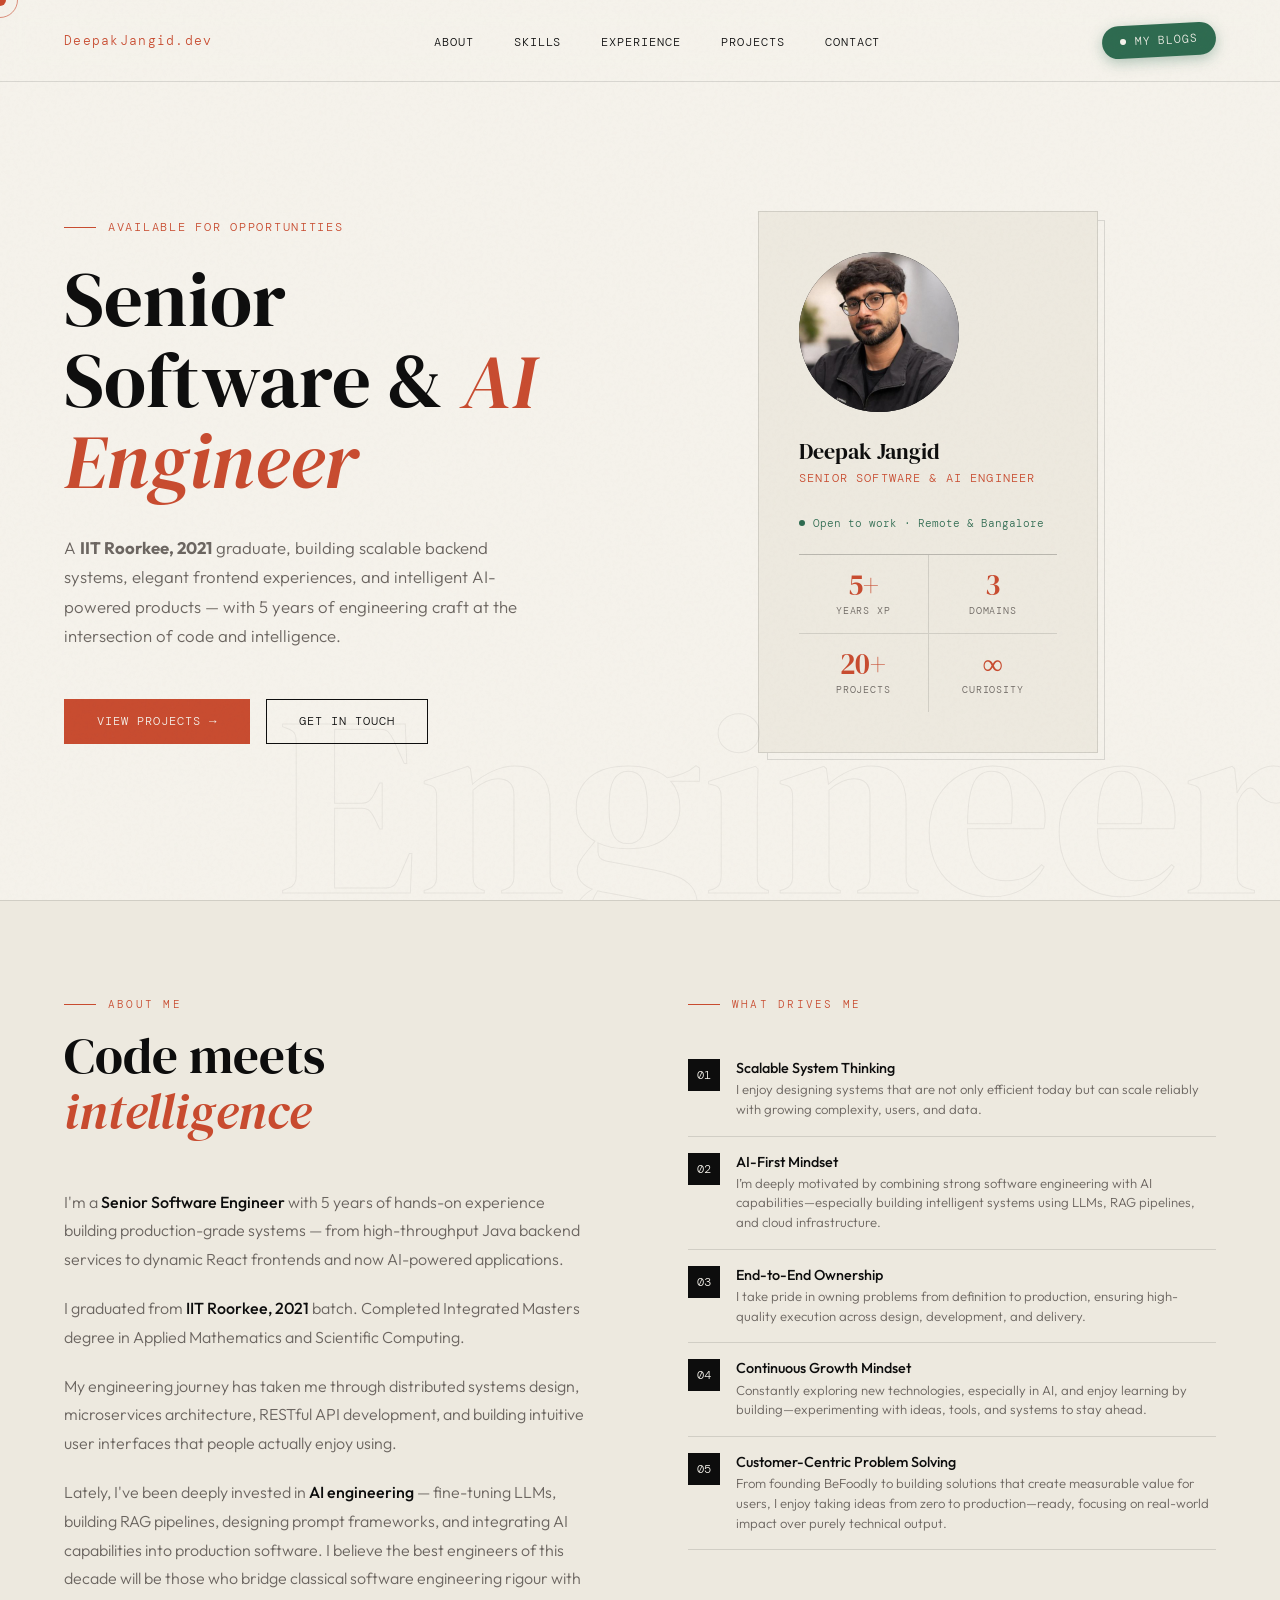
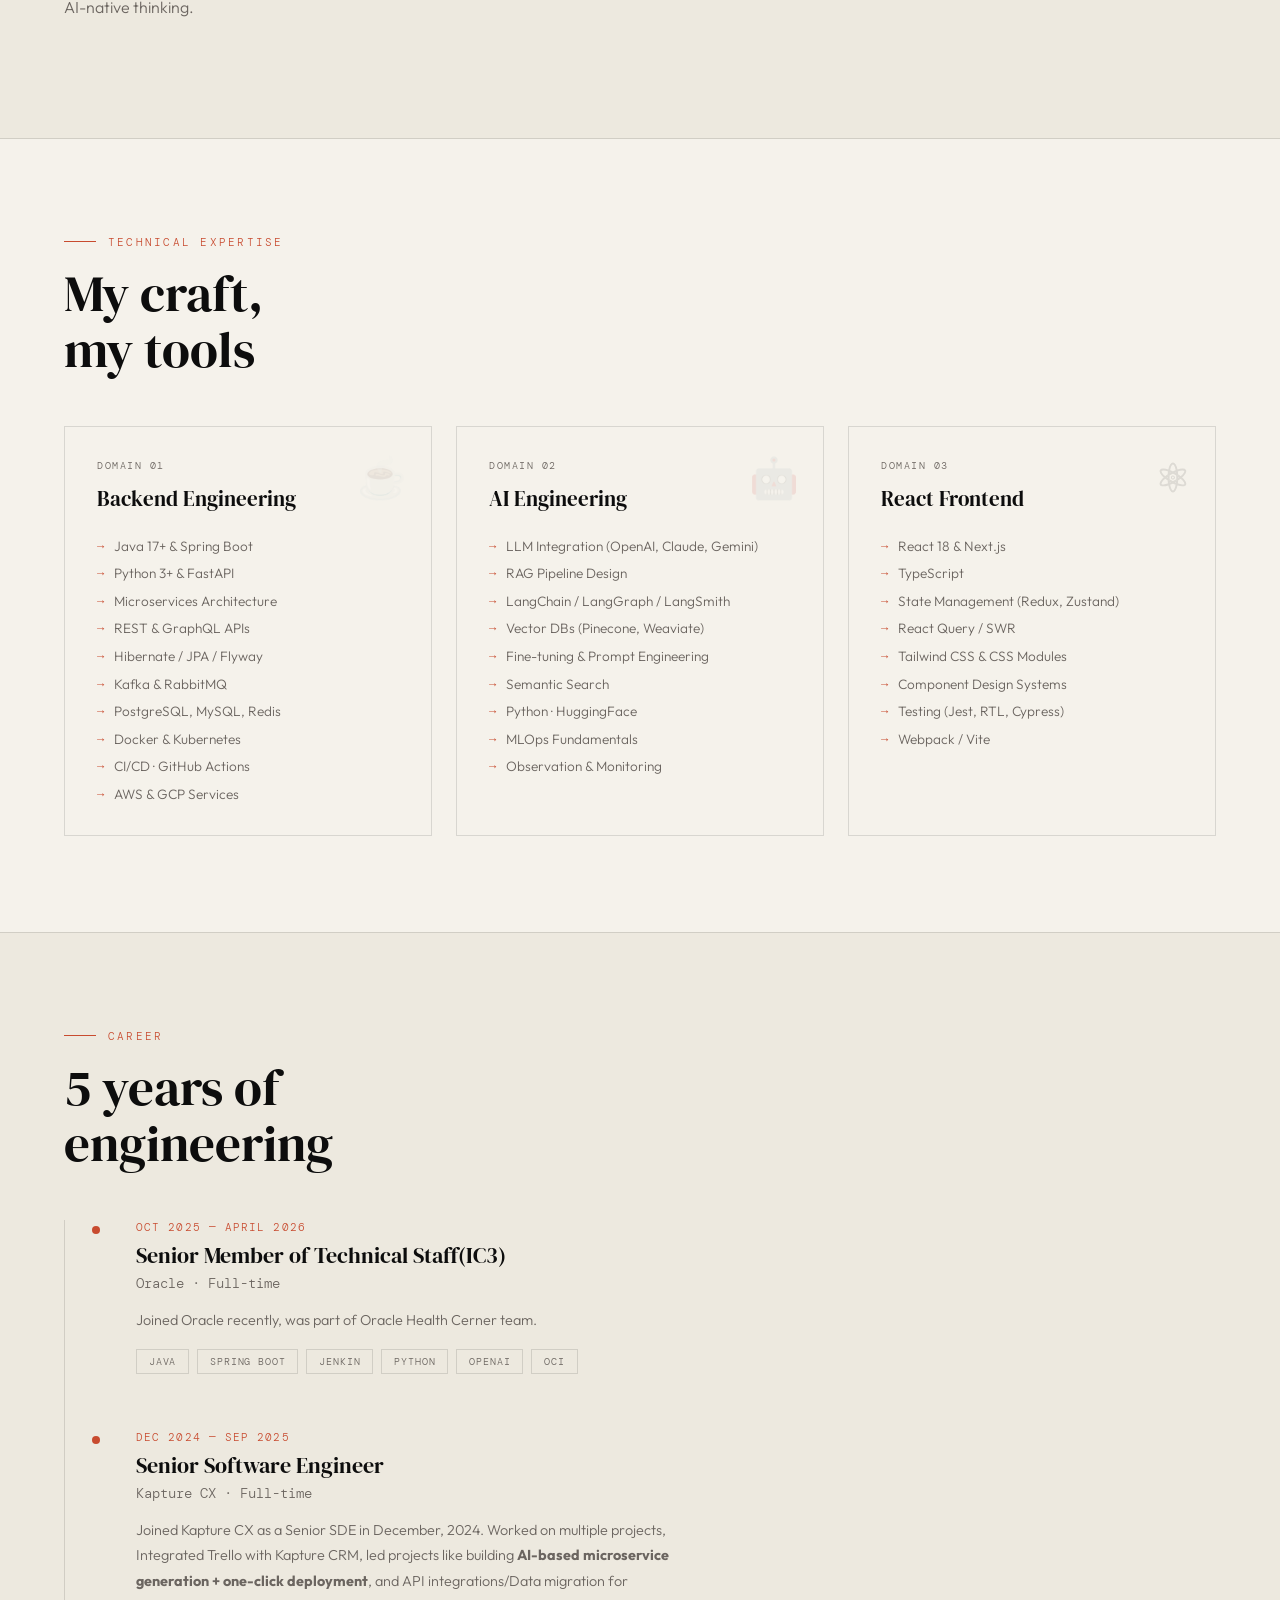
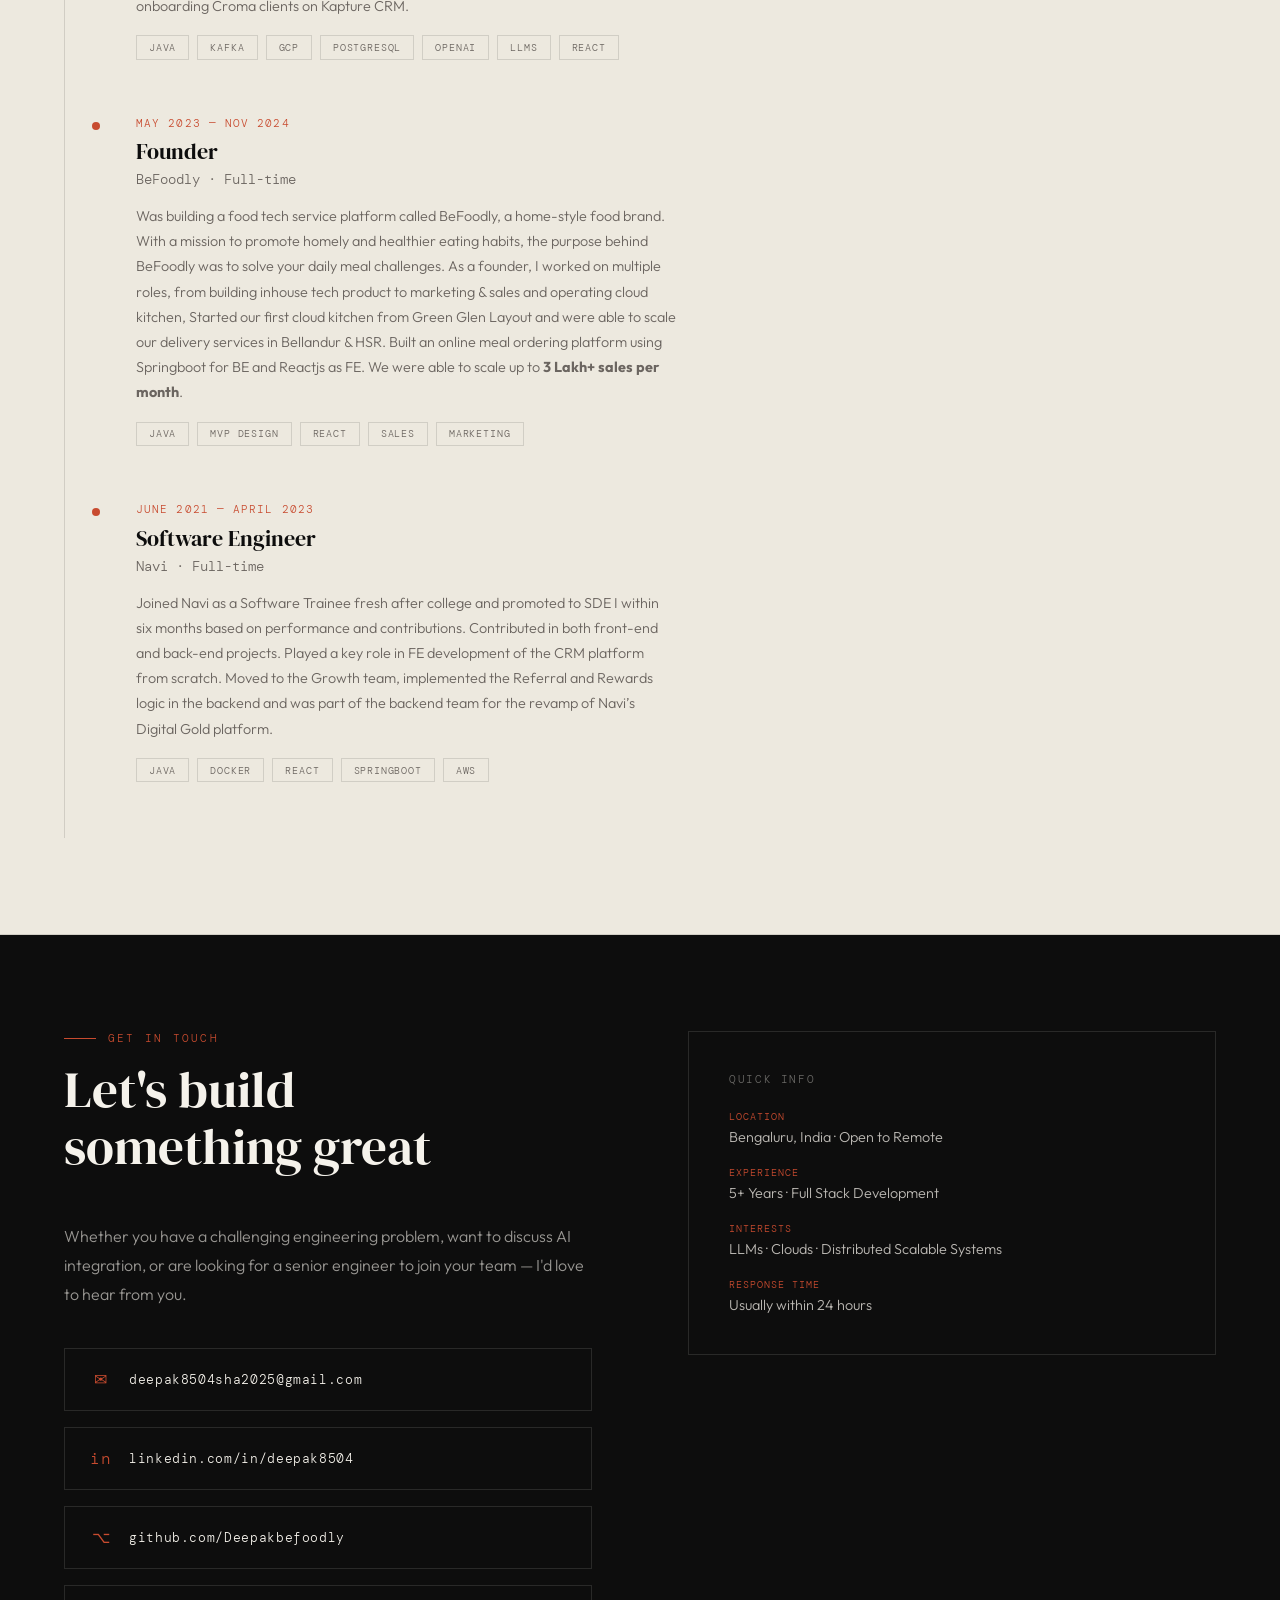
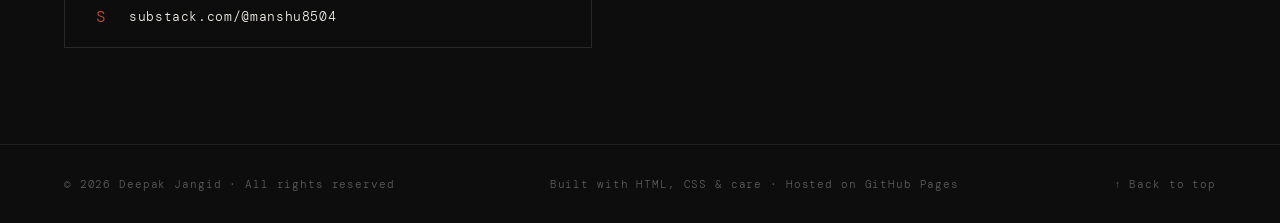
==== commit 3a086e6d: "Move Projects to its own page and add a Check My GitHub button - Extracted the Projects section out " ====
--- a/index.html
+++ b/index.html
@@ -23,7 +23,7 @@
     <li><a href="#about">About</a></li>
     <li><a href="#skills">Skills</a></li>
     <li><a href="#experience">Experience</a></li>
-    <li><a href="#projects">Projects</a></li>
+    <li><a href="projects.html">Projects</a></li>
     <li><a href="#contact">Contact</a></li>
   </ul>
   <a href="blogs.html" class="nav-blog-btn">
@@ -41,7 +41,7 @@
       A <strong>IIT Roorkee, 2021</strong> graduate, building scalable backend systems, elegant frontend experiences, and intelligent AI-powered products — with 5 years of engineering craft at the intersection of code and intelligence.
     </p>
     <div class="hero-cta">
-      <a href="#projects" class="btn btn-filled">View Projects →</a>
+      <a href="projects.html" class="btn btn-filled">View Projects →</a>
       <a href="https://www.linkedin.com/in/deepak8504/" target="_blank" rel="noopener" class="btn">Get In Touch</a>
     </div>
   </div>
@@ -268,103 +268,6 @@
       </div>
     </div>
 
-  </div>
-</section>
-
-<!-- PROJECTS -->
-<section id="projects">
-  <div class="section-label reveal">Selected Work</div>
-  <h2 class="reveal">Things I've<br>built &amp; shipped</h2>
-  <div class="projects-grid">
-    <div class="project-card reveal">
-      <a class="project-arrow" href="https://ai-chatbot-fe-wine.vercel.app/" target="_blank" rel="noopener" aria-label="View project">👁</a>
-      <div class="project-number">01</div>
-      <div class="project-title">AI Web Scraping | Q&A Intelligence</div>
-      <div class="project-desc">Developed a full-stack AI system that transforms unstructured web data into a searchable knowledge base.
-        Integrated automated scraping, chunking, embedding generation, and retrieval-augmented generation (RAG) to deliver accurate, context-aware answers via a FastAPI API.</div>
-      <div class="project-tech">
-        <span class="project-category cat-ai">AI</span><span>Python</span><span>RAG</span><span>FastAPI</span><span>LLMs</span><span>VectorDB</span><span>React</span>
-      </div>
-    </div>
-    <div class="project-card reveal">
-      <a class="project-arrow" href="https://befoodly-website.vercel.app/" target="_blank" rel="noopener" aria-label="View project">👁</a>
-      <div class="project-number">02</div>
-      <div class="project-title">Food Ordering App</div>
-      <div class="project-desc">Developed a scalable food ordering application for BeFoodly with a React frontend and Java Spring Boot backend. Implemented RESTful APIs for order management,
-        optimized data flow between services, and ensured a responsive and reliable user experience across the platform.</div>
-      <div class="project-tech">
-        <span class="project-category cat-java">Java</span><span>Springboot</span><span>AWS</span><span>PostgreSQL</span><span>React</span><span>HTML/CSS</span><span>Redux</span>
-      </div>
-    </div>
-    <div class="project-card reveal">
-      <a class="project-arrow" href="https://github.com/Deepakbefoodly/AI-Voice-Agent" target="_blank" rel="noopener" aria-label="View project">👁</a>
-      <div class="project-number">03</div>
-      <div class="project-title">Real-time Voice Agents</div>
-      <div class="project-desc">AI-powered systems that enable natural, human-like conversations through spoken language by combining speech recognition,
-        large language models, and speech synthesis in a low-latency streaming pipeline. They can listen, understand, and respond almost instantly, allowing users to interact hands-free
-        while accessing knowledge bases, calling APIs, and performing tasks like booking services or retrieving personalized data. By integrating technologies such as Whisper for speech-to-text and advanced text-to-speech engines like ElevenLabs,
-        these agents create seamless, conversational experiences across applications like customer support, virtual assistants, and voice-enabled automation systems.</div>
-      <div class="project-tech">
-        <span class="project-category cat-python">Python</span><span>Twilio</span><span>TTS/STT</span><span>VectorDB</span>
-      </div>
-    </div>
-    <div class="project-card reveal">
-      <a class="project-arrow" href="https://github.com/Deepakbefoodly/DiagramEditor" target="_blank" rel="noopener" aria-label="View GitHub repo">👁</a>
-      <div class="project-number">04</div>
-      <div class="project-title">Real-Time Diagram Editor</div>
-      <div class="project-desc">Built a Figma/Excalidraw-inspired diagram editor from scratch — canvas-based shape rendering, drag-and-drop editing,
-        and a Zustand-driven state layer on the frontend, backed by a Python service for persistence.</div>
-      <div class="project-tech">
-        <span class="project-category cat-react">React</span><span>TypeScript</span><span>Zustand</span><span>Vite</span><span>Python</span>
-      </div>
-    </div>
-    <div class="project-card reveal">
-      <a class="project-arrow" href="https://github.com/Deepakbefoodly/Critic-Agent" target="_blank" rel="noopener" aria-label="View GitHub repo">👁</a>
-      <div class="project-number">05</div>
-      <div class="project-title">AI Critic & Proof-of-Work Evaluator</div>
-      <div class="project-desc">A multi-agent FastAPI service that evaluates learner artifacts — code, essays, briefs — against an inferred rubric.
-        Runs a rubric-builder, critic, gap-detector, and synthesiser agent pipeline powered by LangChain and Google Gemini to produce scored, evidence-backed verdicts.</div>
-      <div class="project-tech">
-        <span class="project-category cat-ai">AI</span><span>Python</span><span>FastAPI</span><span>LangChain</span><span>Gemini</span>
-      </div>
-    </div>
-    <div class="project-card reveal">
-      <a class="project-arrow" href="https://github.com/Deepakbefoodly/rental-service" target="_blank" rel="noopener" aria-label="View GitHub repo">👁</a>
-      <div class="project-number">06</div>
-      <div class="project-title">Rental Service — Low-Level Design</div>
-      <div class="project-desc">A low-level system design implementation for a rental/booking service in Java — focused on clean OOP architecture,
-        extensibility, and the SOLID principles interviewers look for in machine-coding rounds.</div>
-      <div class="project-tech">
-        <span class="project-category cat-java">Java</span><span>LLD</span><span>OOP</span><span>Design Patterns</span>
-      </div>
-    </div>
-    <!-- <div class="project-card reveal">
-      <a class="project-arrow" href="https://github.com/yourhandle/ai-document-intelligence" target="_blank" rel="noopener" aria-label="View project">👁</a>
-      <div class="project-number">04</div>
-      <div class="project-title">LLM Prompt Evaluation Suite</div>
-      <div class="project-desc">An open-source tool for systematically evaluating LLM prompts across multiple models, tracking performance regressions, and comparing outputs with custom rubrics.</div>
-      <div class="project-tech">
-        <span>Python</span><span>OpenAI</span><span>Claude API</span><span>FastAPI</span>
-      </div>
-    </div>
-    <div class="project-card reveal">
-      <a class="project-arrow" href="https://github.com/yourhandle/ai-document-intelligence" target="_blank" rel="noopener" aria-label="View project">👁</a>
-      <div class="project-number">05</div>
-      <div class="project-title">Microservices Auth Platform</div>
-      <div class="project-desc">JWT + OAuth2-based authentication and authorization service supporting multi-tenant SaaS apps. Integrated with Spring Security and supports RBAC with fine-grained permissions.</div>
-      <div class="project-tech">
-        <span>Java</span><span>Spring Security</span><span>OAuth2</span><span>PostgreSQL</span>
-      </div>
-    </div>
-    <div class="project-card reveal">
-      <a class="project-arrow" href="https://github.com/yourhandle/ai-document-intelligence" target="_blank" rel="noopener" aria-label="View project">👁</a>
-      <div class="project-number">06</div>
-      <div class="project-title">AI Code Review Bot</div>
-      <div class="project-desc">A GitHub App that runs on every PR, uses Claude to review code for bugs, style, and security issues, and posts inline comments — reducing review cycles by 35%.</div>
-      <div class="project-tech">
-        <span>Node.js</span><span>Claude API</span><span>GitHub API</span><span>TypeScript</span>
-      </div> -->
-    <!-- </div> -->
   </div>
 </section>
 
--- a/styles.css
+++ b/styles.css
@@ -735,6 +735,28 @@
 .project-tech .cat-python { background: #3b6ea5; }
 .project-tech .cat-react  { background: #2a7f8a; }
 
+/* ── Projects Page ── */
+.project-page-hero {
+  padding-top: 8rem;
+}
+
+.project-page-hero-desc {
+  font-size: 1rem;
+  line-height: 1.75;
+  color: var(--muted);
+  max-width: 56ch;
+  margin-bottom: 0;
+}
+
+.project-page-grid-section {
+  padding-top: 0;
+}
+
+.project-github-cta {
+  text-align: center;
+  margin-top: 3rem;
+}
+
 /* ── Blog Page ── */
 .blog-hero {
   padding-top: 8rem;
@@ -1089,6 +1111,9 @@
   /* Blog */
   .blog-hero { padding-top: 7rem; }
 
+  /* Projects page */
+  .project-page-hero { padding-top: 7rem; }
+
   /* Section spacing */
   section { padding: 5rem 2rem; }
 
@@ -1222,6 +1247,9 @@
 
   .project-card { padding: 1.75rem; }
 
+  /* ── Projects page ── */
+  .project-page-hero { padding-top: 6.5rem; }
+
   /* ── Blog ── */
   .blog-hero { padding-top: 6.5rem; }
   .blog-grid { grid-template-columns: 1fr; gap: 1.25rem; }
@@ -1305,6 +1333,9 @@
   .project-desc { font-size: 0.82rem; }
   .project-tech span { font-size: 0.58rem; }
 
+  /* ── Projects page ── */
+  .project-page-hero { padding-top: 6rem; }
+
   /* ── Blog ── */
   .blog-hero { padding-top: 6rem; }
   .blog-body { padding: 1.25rem; }
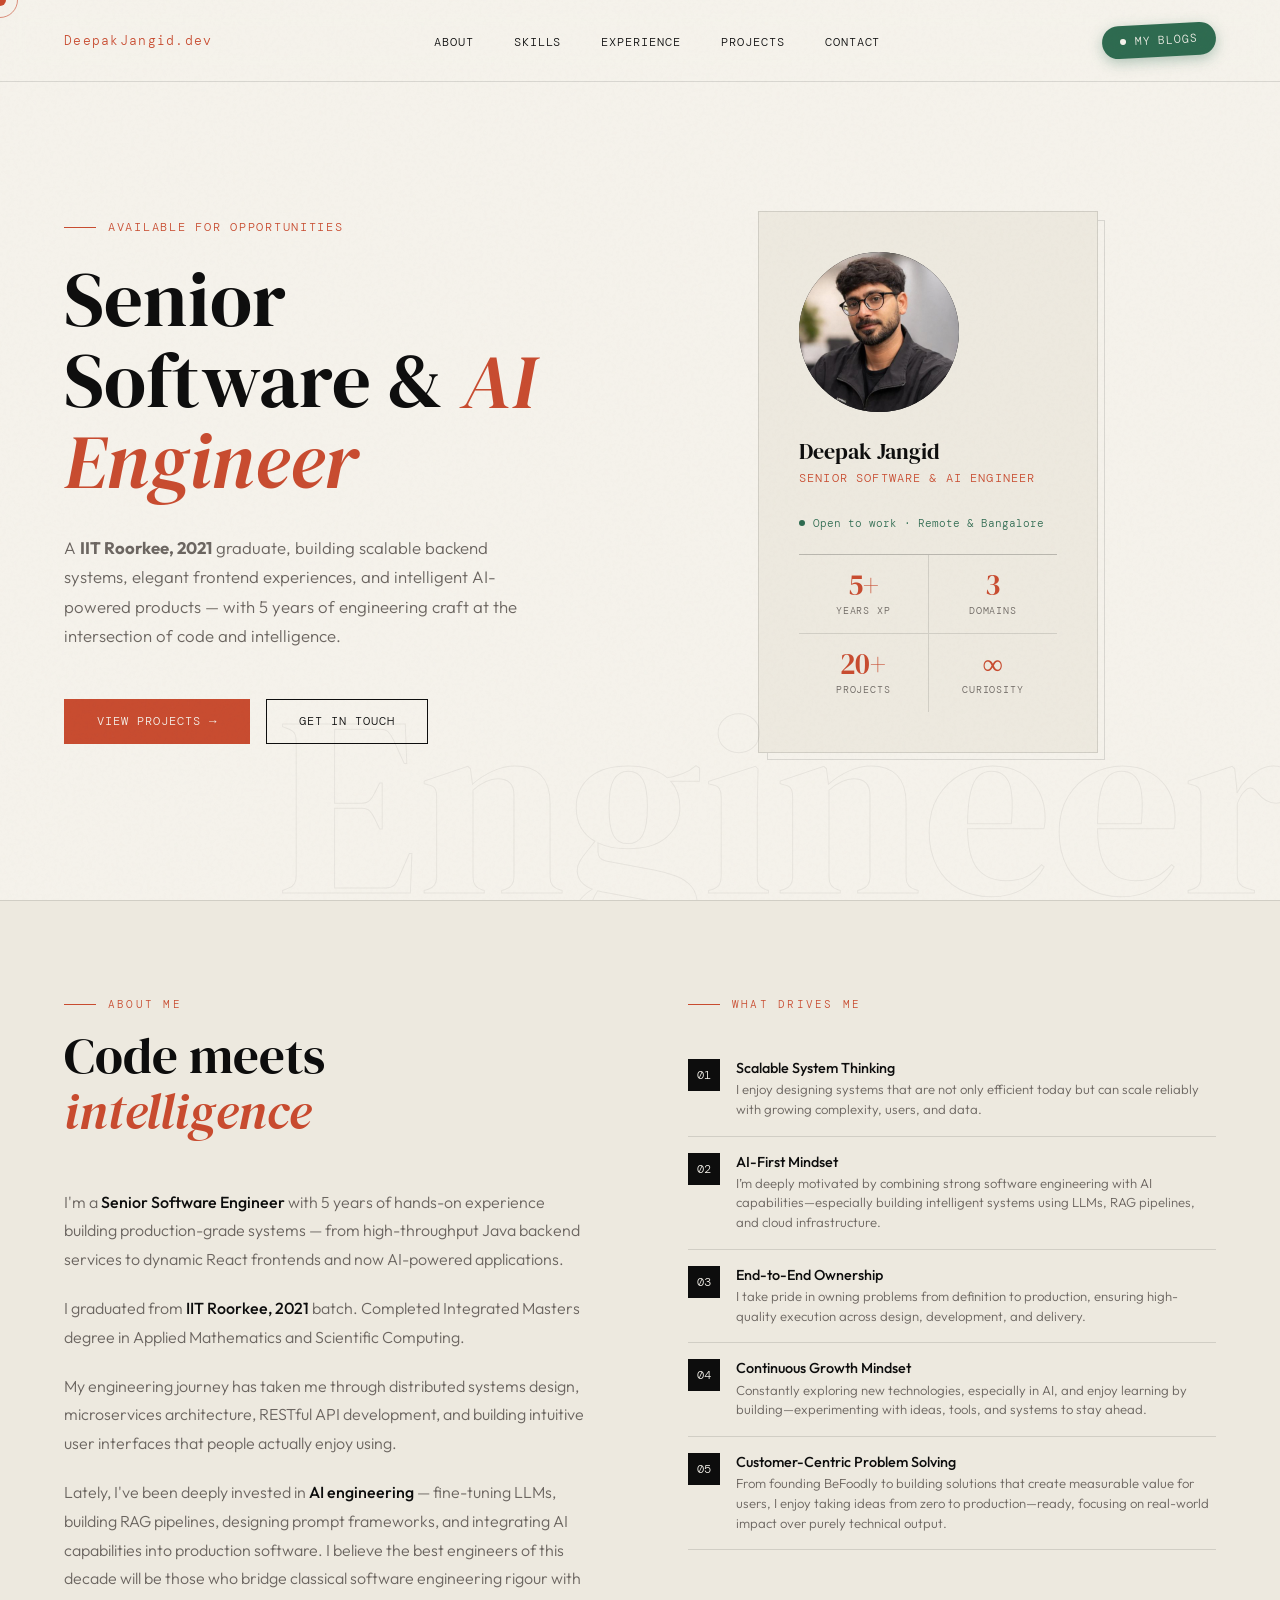
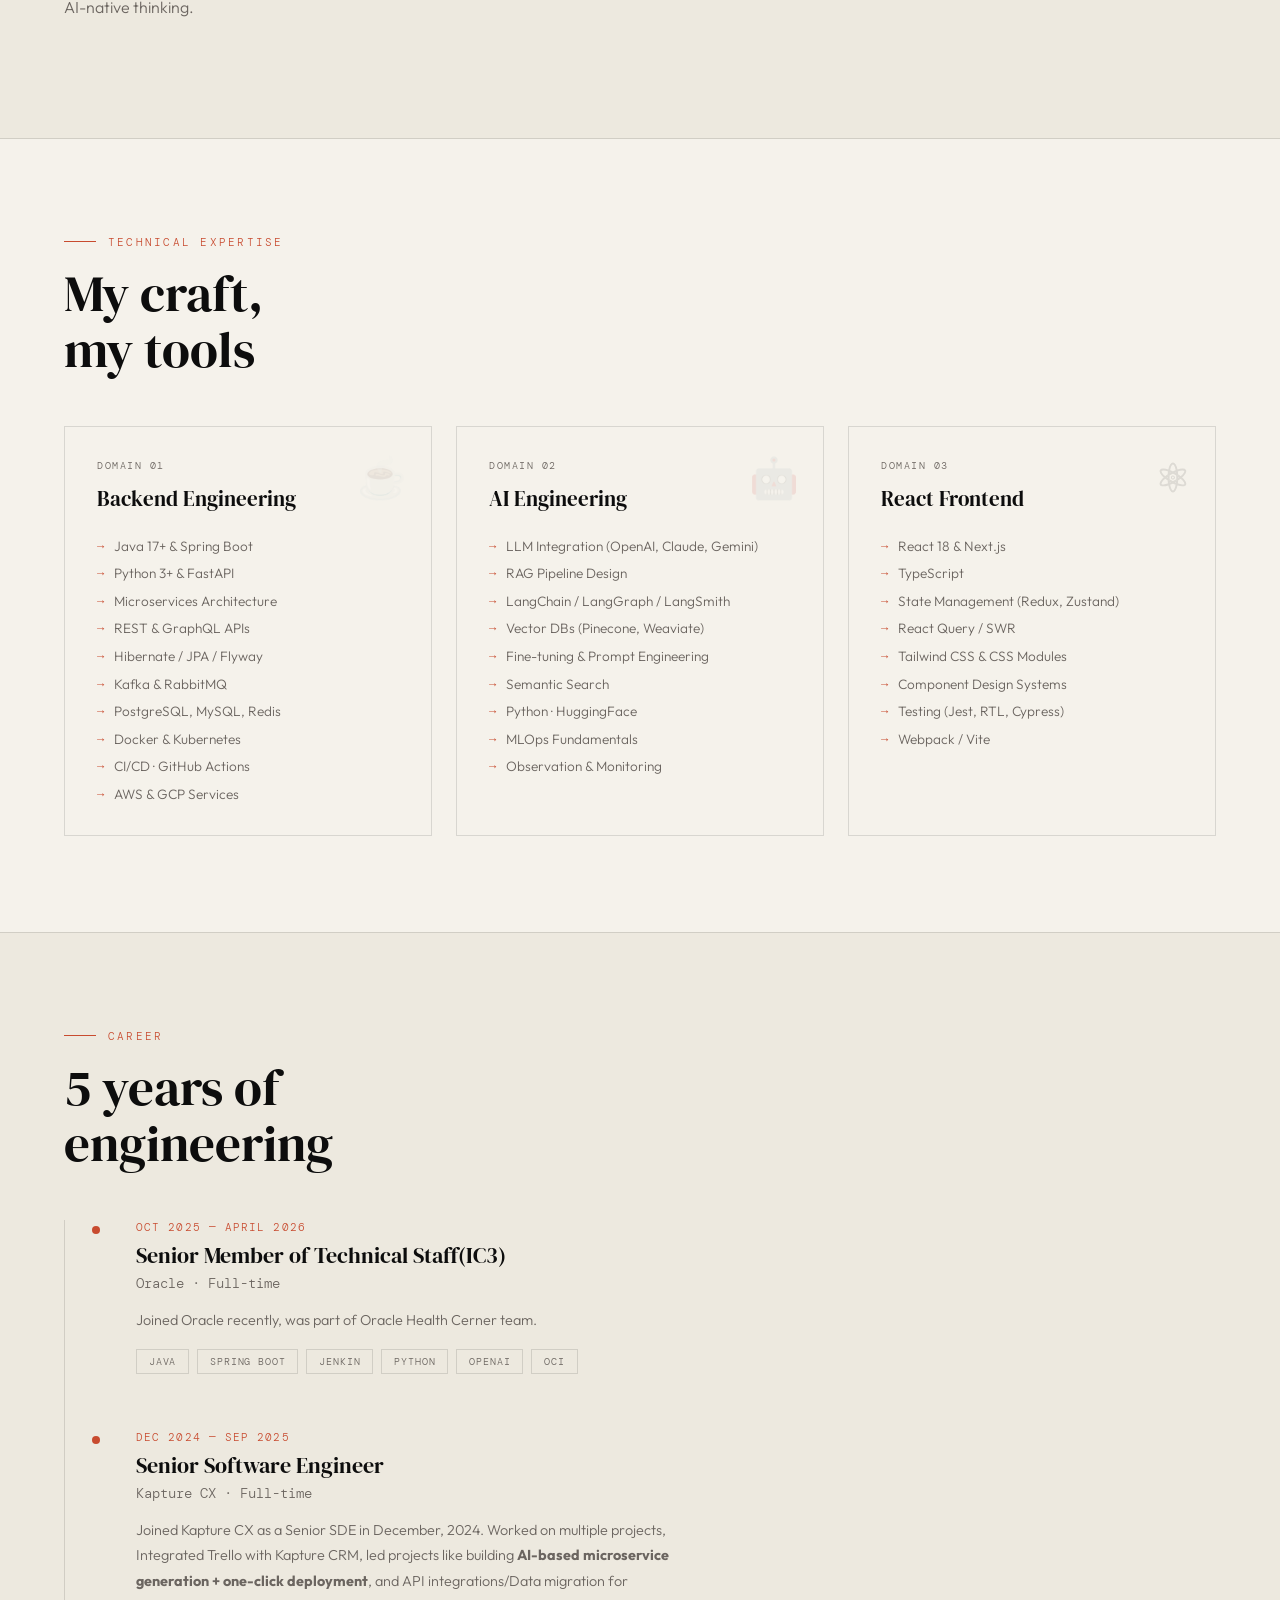
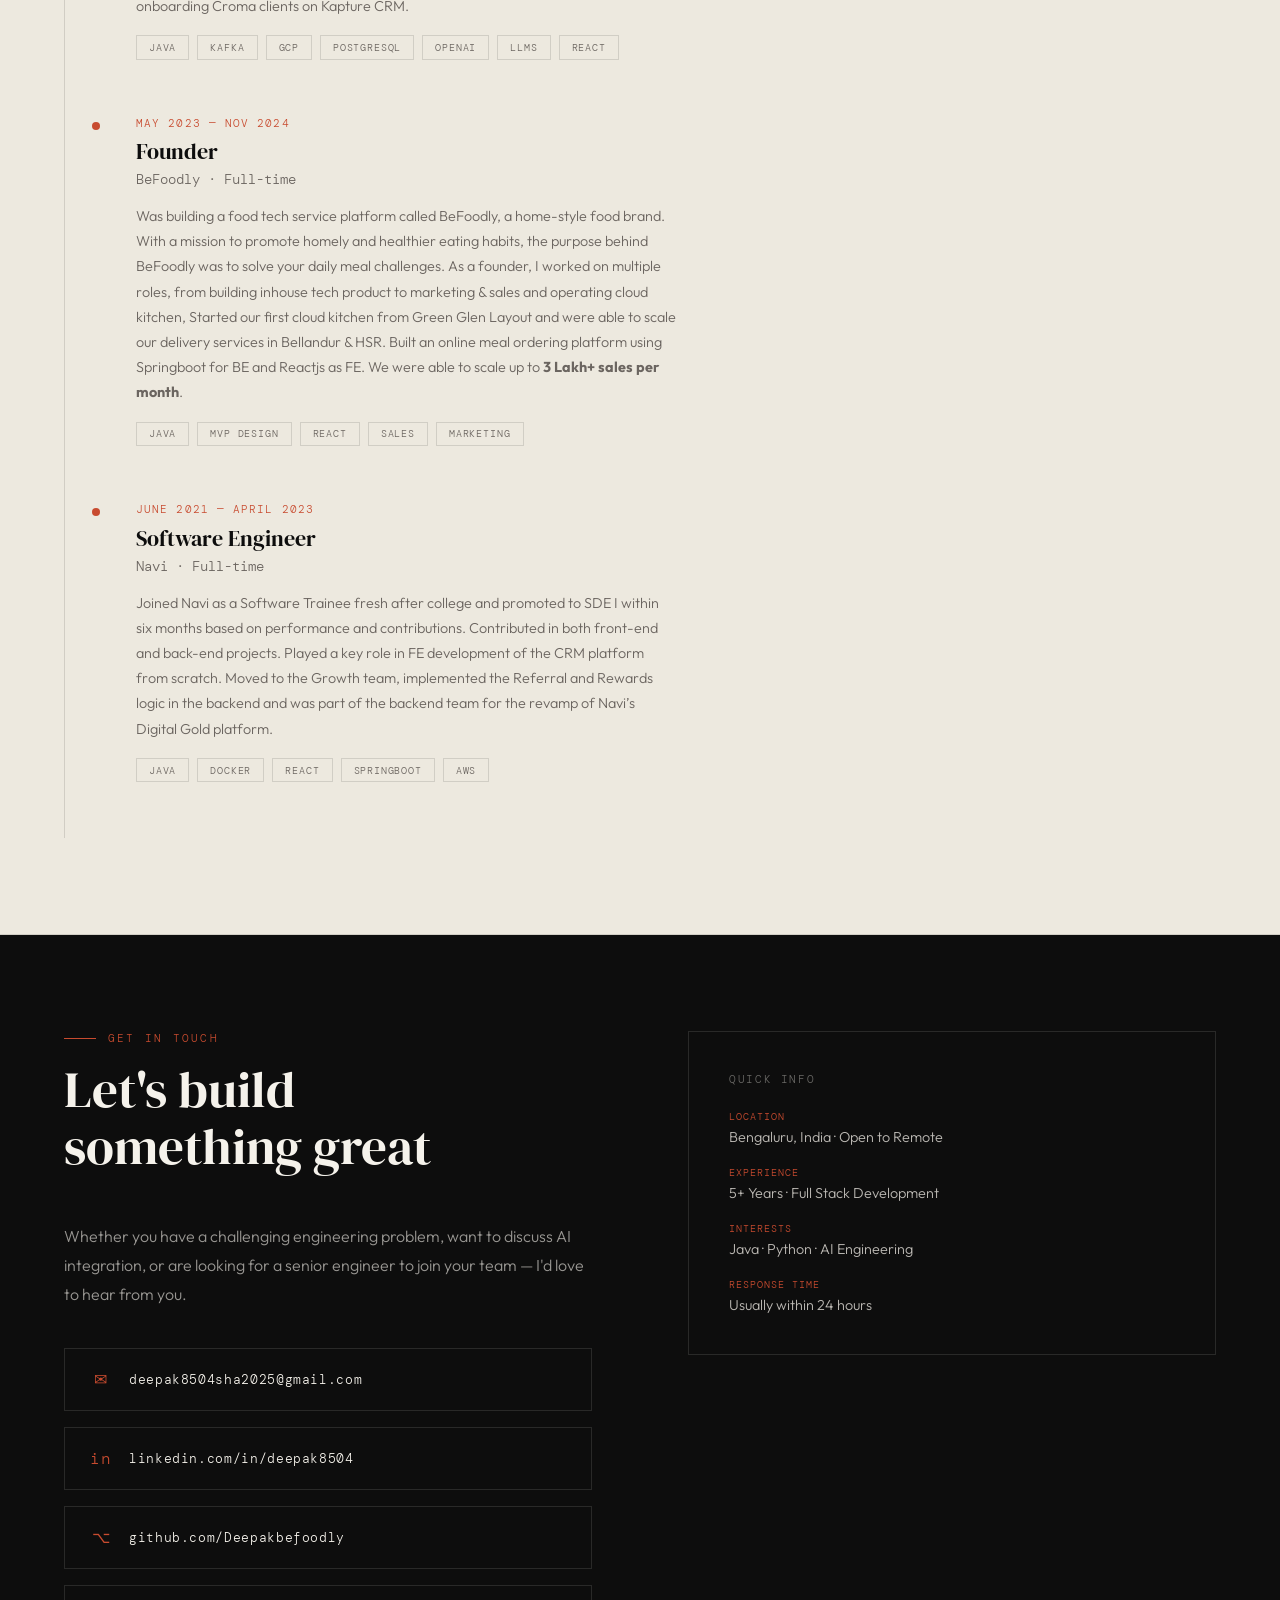
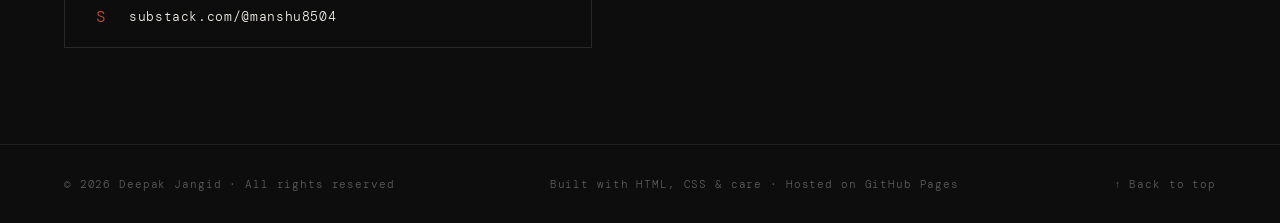
==== commit 3195563d: "Update Interests line in contact quick info to Java, Python, AI Engineering" ====
--- a/index.html
+++ b/index.html
@@ -313,7 +313,7 @@
           </div>
           <div>
             <div style="font-family: var(--font-mono); font-size: 0.65rem; color: var(--accent); letter-spacing: 0.1em; text-transform: uppercase; margin-bottom: 0.3rem;">Interests</div>
-            <div style="font-size: 0.9rem; color: rgba(245,242,235,0.75);">LLMs · Clouds · Distributed Scalable Systems</div>
+            <div style="font-size: 0.9rem; color: rgba(245,242,235,0.75);">Java · Python · AI Engineering</div>
           </div>
           <div>
             <div style="font-family: var(--font-mono); font-size: 0.65rem; color: var(--accent); letter-spacing: 0.1em; text-transform: uppercase; margin-bottom: 0.3rem;">Response time</div>
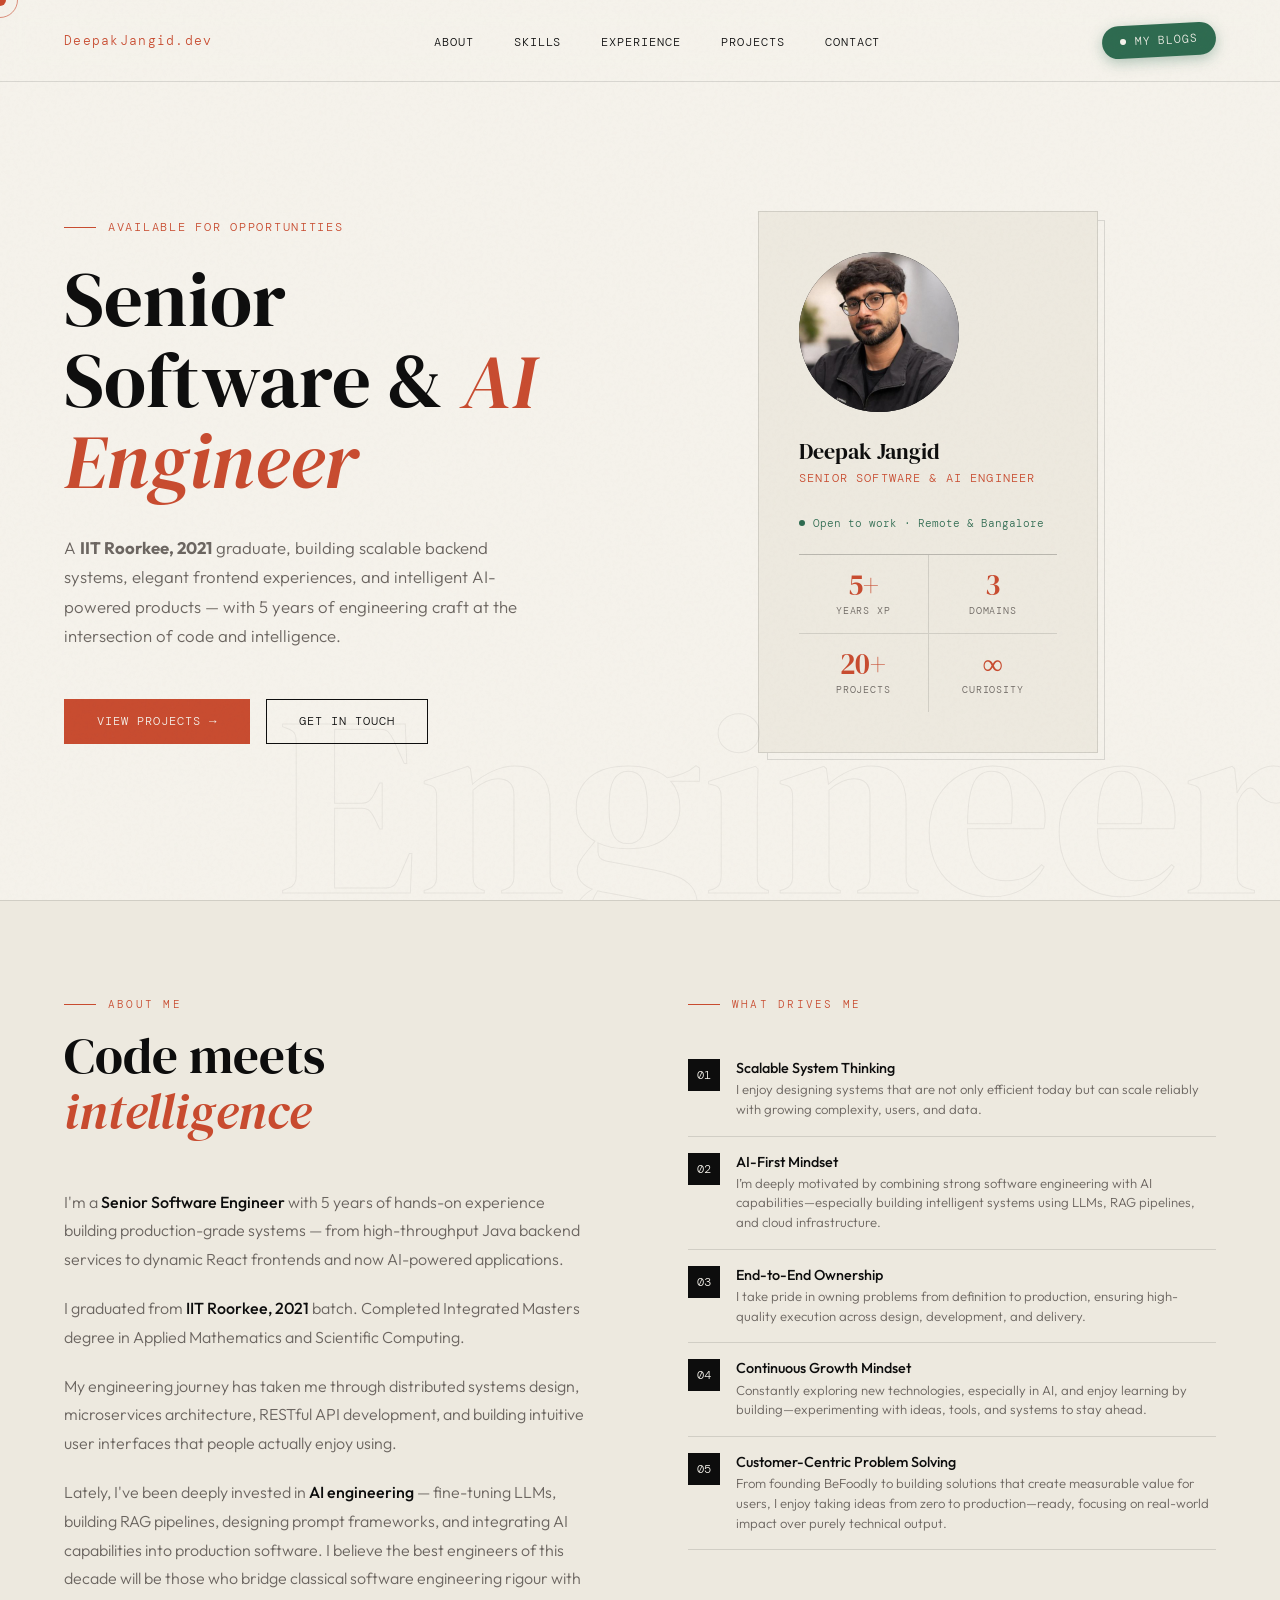
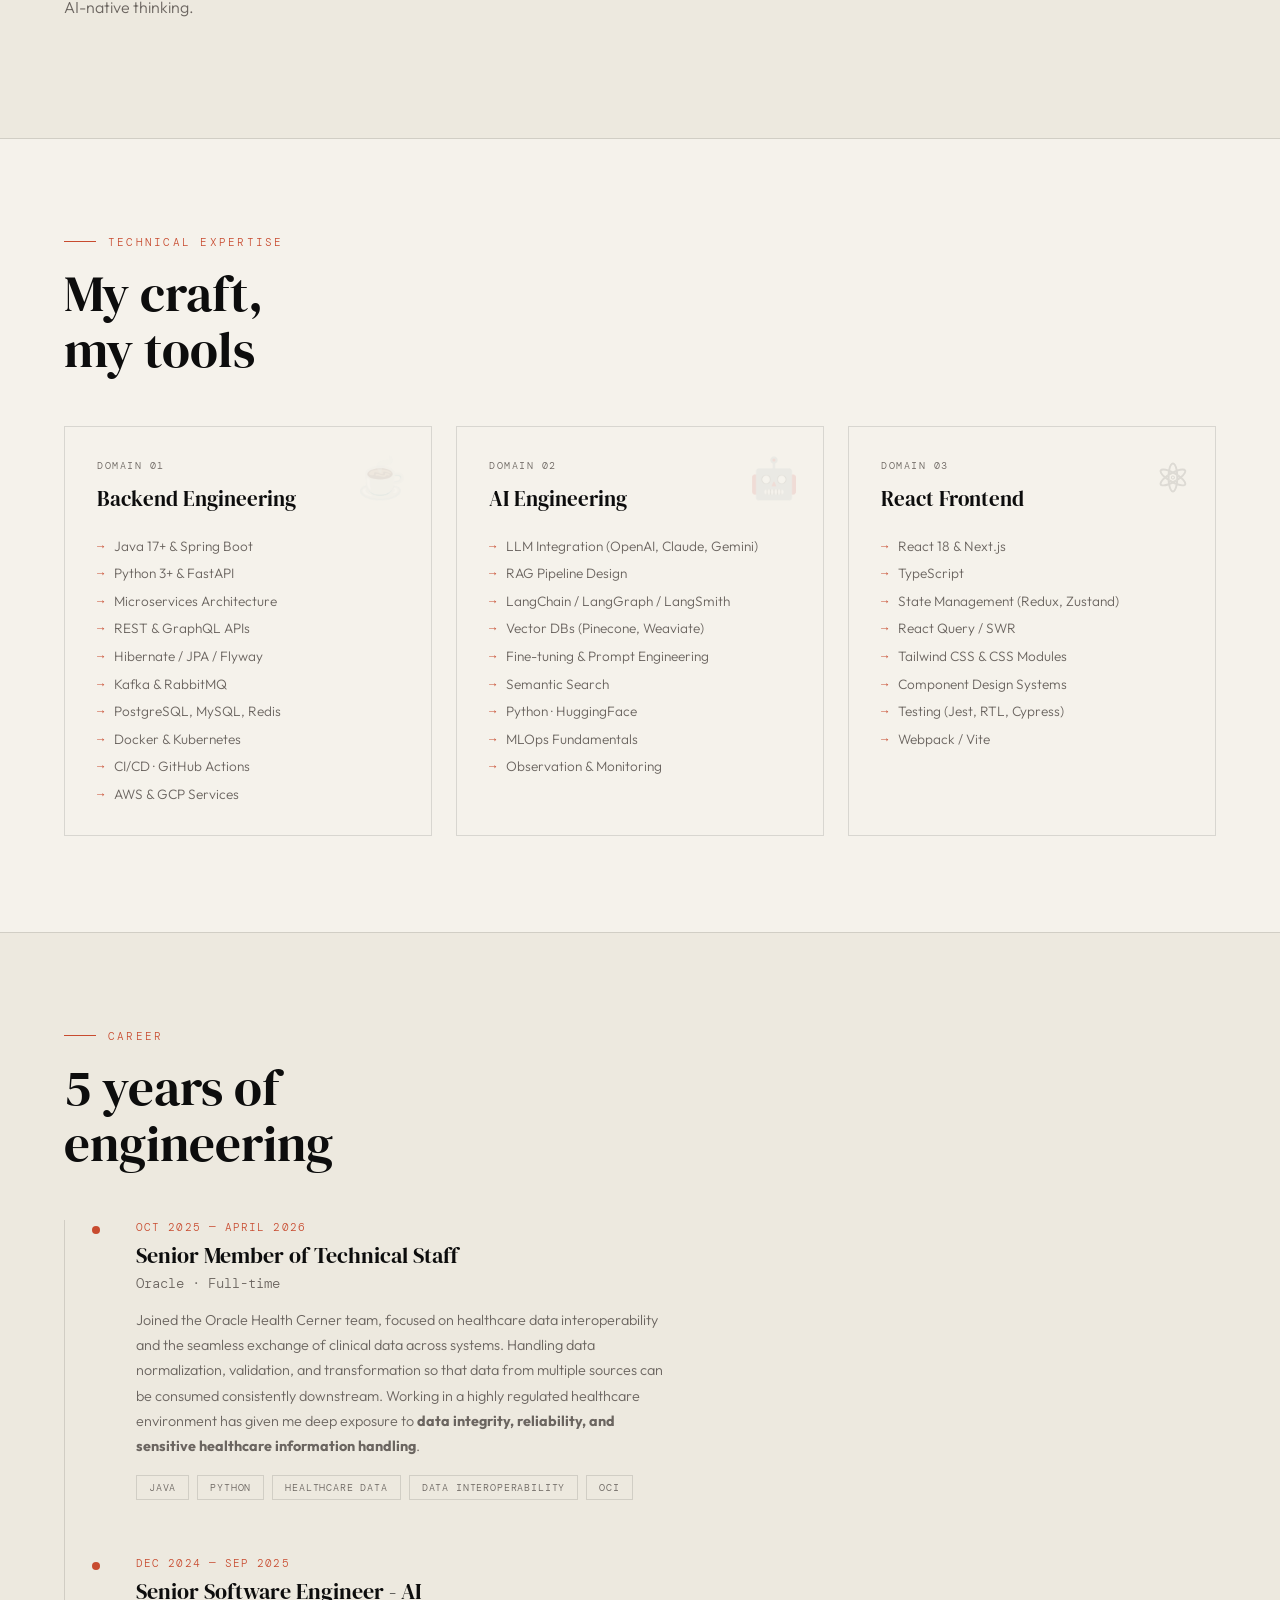
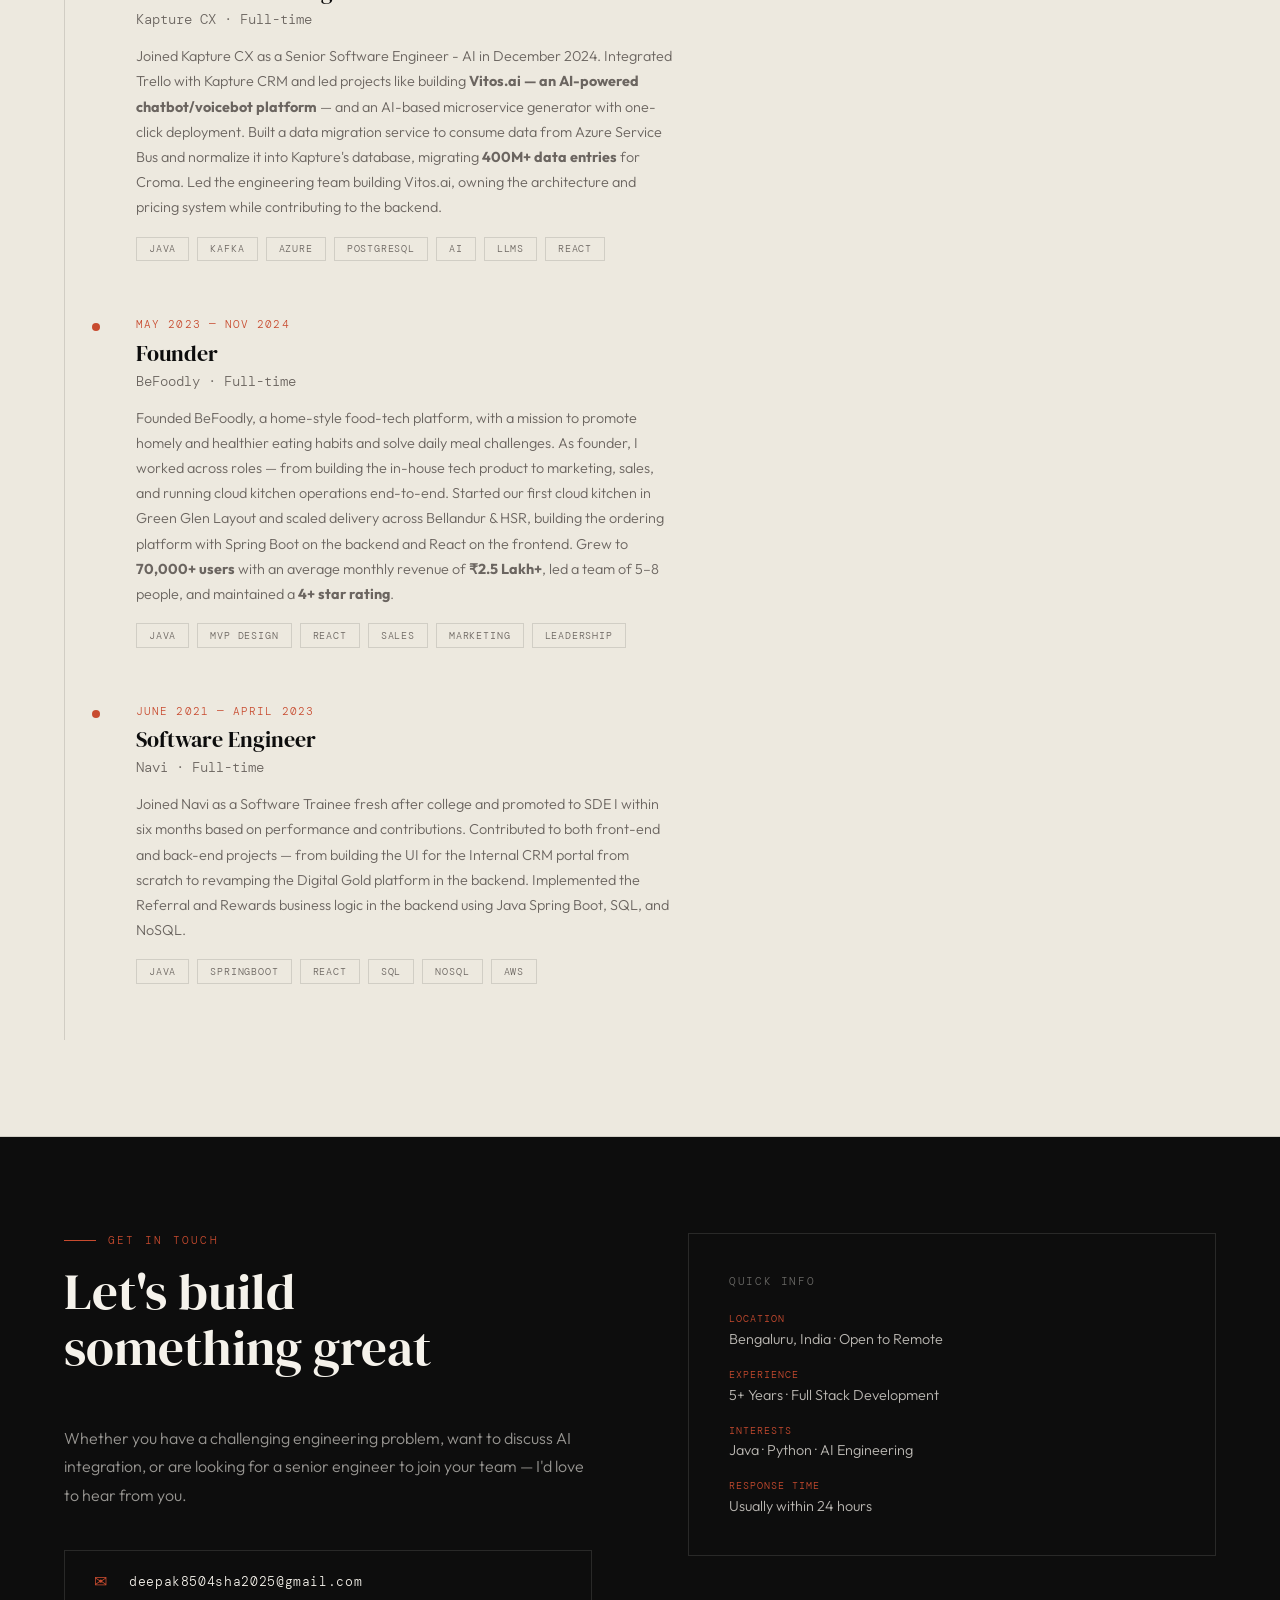
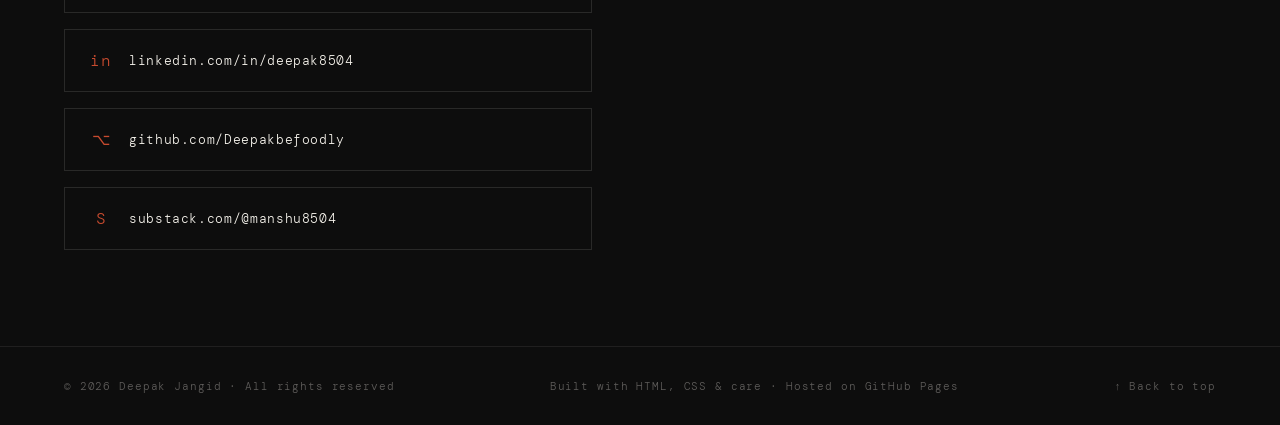
==== commit d8cdac87: "Update career section with details from latest resume - Oracle: dropped the "(IC3)" suffix and repla" ====
--- a/index.html
+++ b/index.html
@@ -207,29 +207,33 @@
 
     <div class="timeline-item reveal">
       <div class="timeline-date">Oct 2025 — April 2026</div>
-      <div class="timeline-role">Senior Member of Technical Staff(IC3)</div>
+      <div class="timeline-role">Senior Member of Technical Staff</div>
       <div class="timeline-company">Oracle · Full-time</div>
       <div class="timeline-desc">
-        Joined Oracle recently, was part of Oracle Health Cerner team.
+        Joined the Oracle Health Cerner team, focused on healthcare data interoperability and the seamless exchange of clinical data across systems.
+        Handling data normalization, validation, and transformation so that data from multiple sources can be consumed consistently downstream.
+        Working in a highly regulated healthcare environment has given me deep exposure to <strong>data integrity, reliability, and sensitive healthcare information handling</strong>.
       </div>
       <div class="timeline-tags">
-        <span class="tag">Java</span><span class="tag">Spring Boot</span><span class="tag">Jenkin</span>
-        <span class="tag">Python</span><span class="tag">OpenAI</span><span class="tag">OCI</span>
+        <span class="tag">Java</span><span class="tag">Python</span><span class="tag">Healthcare Data</span>
+        <span class="tag">Data Interoperability</span><span class="tag">OCI</span>
       </div>
     </div>
 
     <div class="timeline-item reveal">
       <div class="timeline-date">Dec 2024 — Sep 2025</div>
-      <div class="timeline-role">Senior Software Engineer</div>
+      <div class="timeline-role">Senior Software Engineer - AI</div>
       <div class="timeline-company">Kapture CX · Full-time</div>
       <div class="timeline-desc">
-        Joined Kapture CX as a Senior SDE in December, 2024. Worked on multiple projects, Integrated  Trello with Kapture CRM, 
-        led projects like building <strong>AI-based microservice generation + one-click deployment</strong>, and API integrations/Data migration 
-        for onboarding Croma clients on Kapture CRM.
+        Joined Kapture CX as a Senior Software Engineer - AI in December 2024. Integrated Trello with Kapture CRM and led projects like building
+        <strong>Vitos.ai — an AI-powered chatbot/voicebot platform</strong> — and an AI-based microservice generator with one-click deployment.
+        Built a data migration service to consume data from Azure Service Bus and normalize it into Kapture's database, migrating
+        <strong>400M+ data entries</strong> for Croma. Led the engineering team building Vitos.ai, owning the architecture and pricing system
+        while contributing to the backend.
       </div>
       <div class="timeline-tags">
-        <span class="tag">Java</span><span class="tag">Kafka</span><span class="tag">GCP</span>
-        <span class="tag">PostgreSQL</span><span class="tag">OpenAI</span><span class="tag">LLMs</span>
+        <span class="tag">Java</span><span class="tag">Kafka</span><span class="tag">Azure</span>
+        <span class="tag">PostgreSQL</span><span class="tag">AI</span><span class="tag">LLMs</span>
         <span class="tag">React</span>
       </div>
     </div>
@@ -239,16 +243,14 @@
       <div class="timeline-role">Founder</div>
       <div class="timeline-company">BeFoodly · Full-time</div>
       <div class="timeline-desc">
-        Was building a food tech service platform called BeFoodly, a home-style food brand. With a mission to promote homely and healthier eating habits, 
-        the purpose behind BeFoodly was to solve your daily meal challenges. As a founder, I worked on multiple roles, from building inhouse tech product 
-        to marketing & sales and operating cloud kitchen,
-        Started our first cloud kitchen from Green Glen Layout and were able to scale our delivery services in Bellandur & HSR.
-        Built an online meal ordering platform using Springboot for BE and Reactjs as FE.
-        We were able to scale up to <strong>3 Lakh+ sales per month</strong>.
+        Founded BeFoodly, a home-style food-tech platform, with a mission to promote homely and healthier eating habits and solve daily meal challenges.
+        As founder, I worked across roles — from building the in-house tech product to marketing, sales, and running cloud kitchen operations end-to-end.
+        Started our first cloud kitchen in Green Glen Layout and scaled delivery across Bellandur &amp; HSR, building the ordering platform with Spring Boot on the backend and React on the frontend.
+        Grew to <strong>70,000+ users</strong> with an average monthly revenue of <strong>₹2.5 Lakh+</strong>, led a team of 5–8 people, and maintained a <strong>4+ star rating</strong>.
       </div>
       <div class="timeline-tags">
         <span class="tag">Java</span><span class="tag">MVP Design</span><span class="tag">React</span>
-        <span class="tag">Sales</span><span class="tag">Marketing</span>
+        <span class="tag">Sales</span><span class="tag">Marketing</span><span class="tag">Leadership</span>
       </div>
     </div>
 
@@ -258,13 +260,13 @@
       <div class="timeline-company">Navi · Full-time</div>
       <div class="timeline-desc">
         Joined Navi as a Software Trainee fresh after college and promoted to SDE I within six months based on performance and contributions.
-        Contributed in both front-end and back-end projects.
-        Played a key role in FE development of the CRM platform from scratch.
-        Moved to the Growth team, implemented the Referral and Rewards logic in the backend and was part of the backend team for the revamp of Navi’s Digital Gold platform.
+        Contributed to both front-end and back-end projects — from building the UI for the Internal CRM portal from scratch
+        to revamping the Digital Gold platform in the backend.
+        Implemented the Referral and Rewards business logic in the backend using Java Spring Boot, SQL, and NoSQL.
       </div>
       <div class="timeline-tags">
-        <span class="tag">Java</span><span class="tag">Docker</span><span class="tag">React</span>
-        <span class="tag">Springboot</span><span class="tag">AWS</span>
+        <span class="tag">Java</span><span class="tag">Springboot</span><span class="tag">React</span>
+        <span class="tag">SQL</span><span class="tag">NoSQL</span><span class="tag">AWS</span>
       </div>
     </div>
 
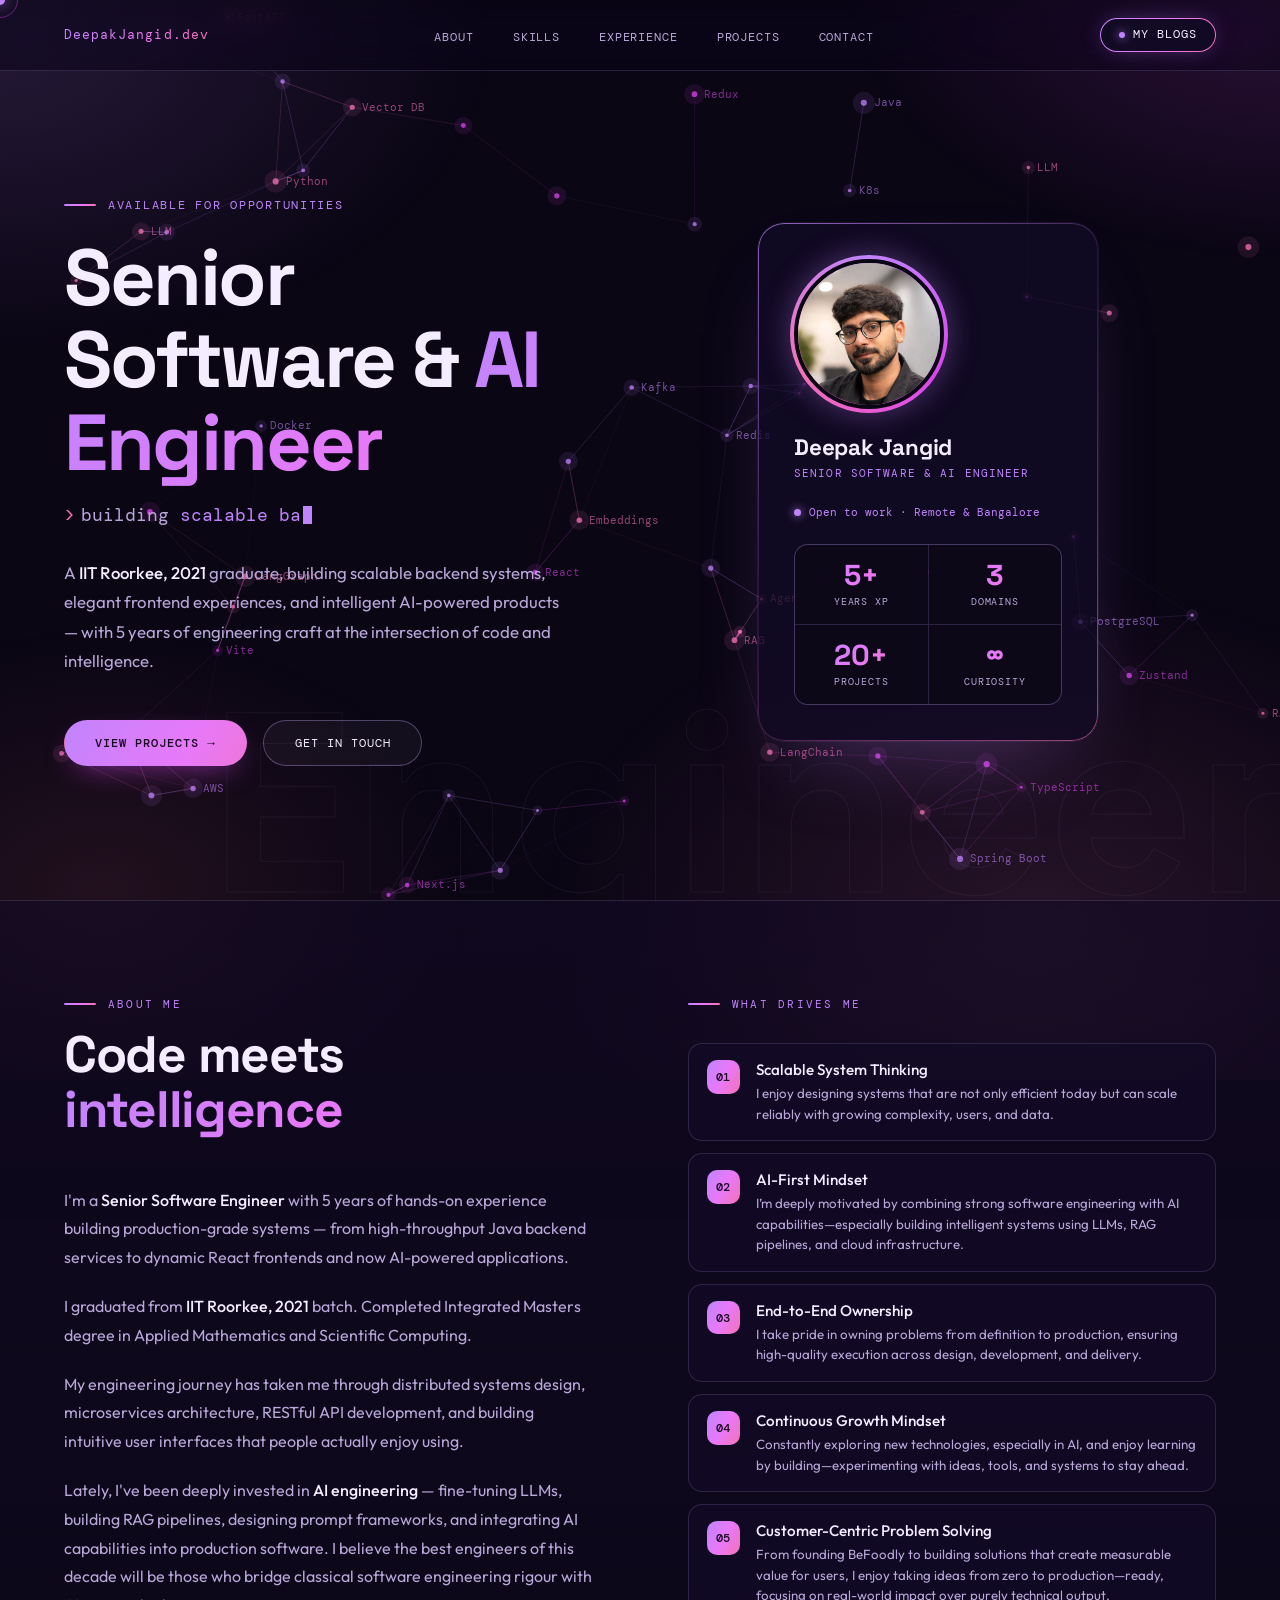
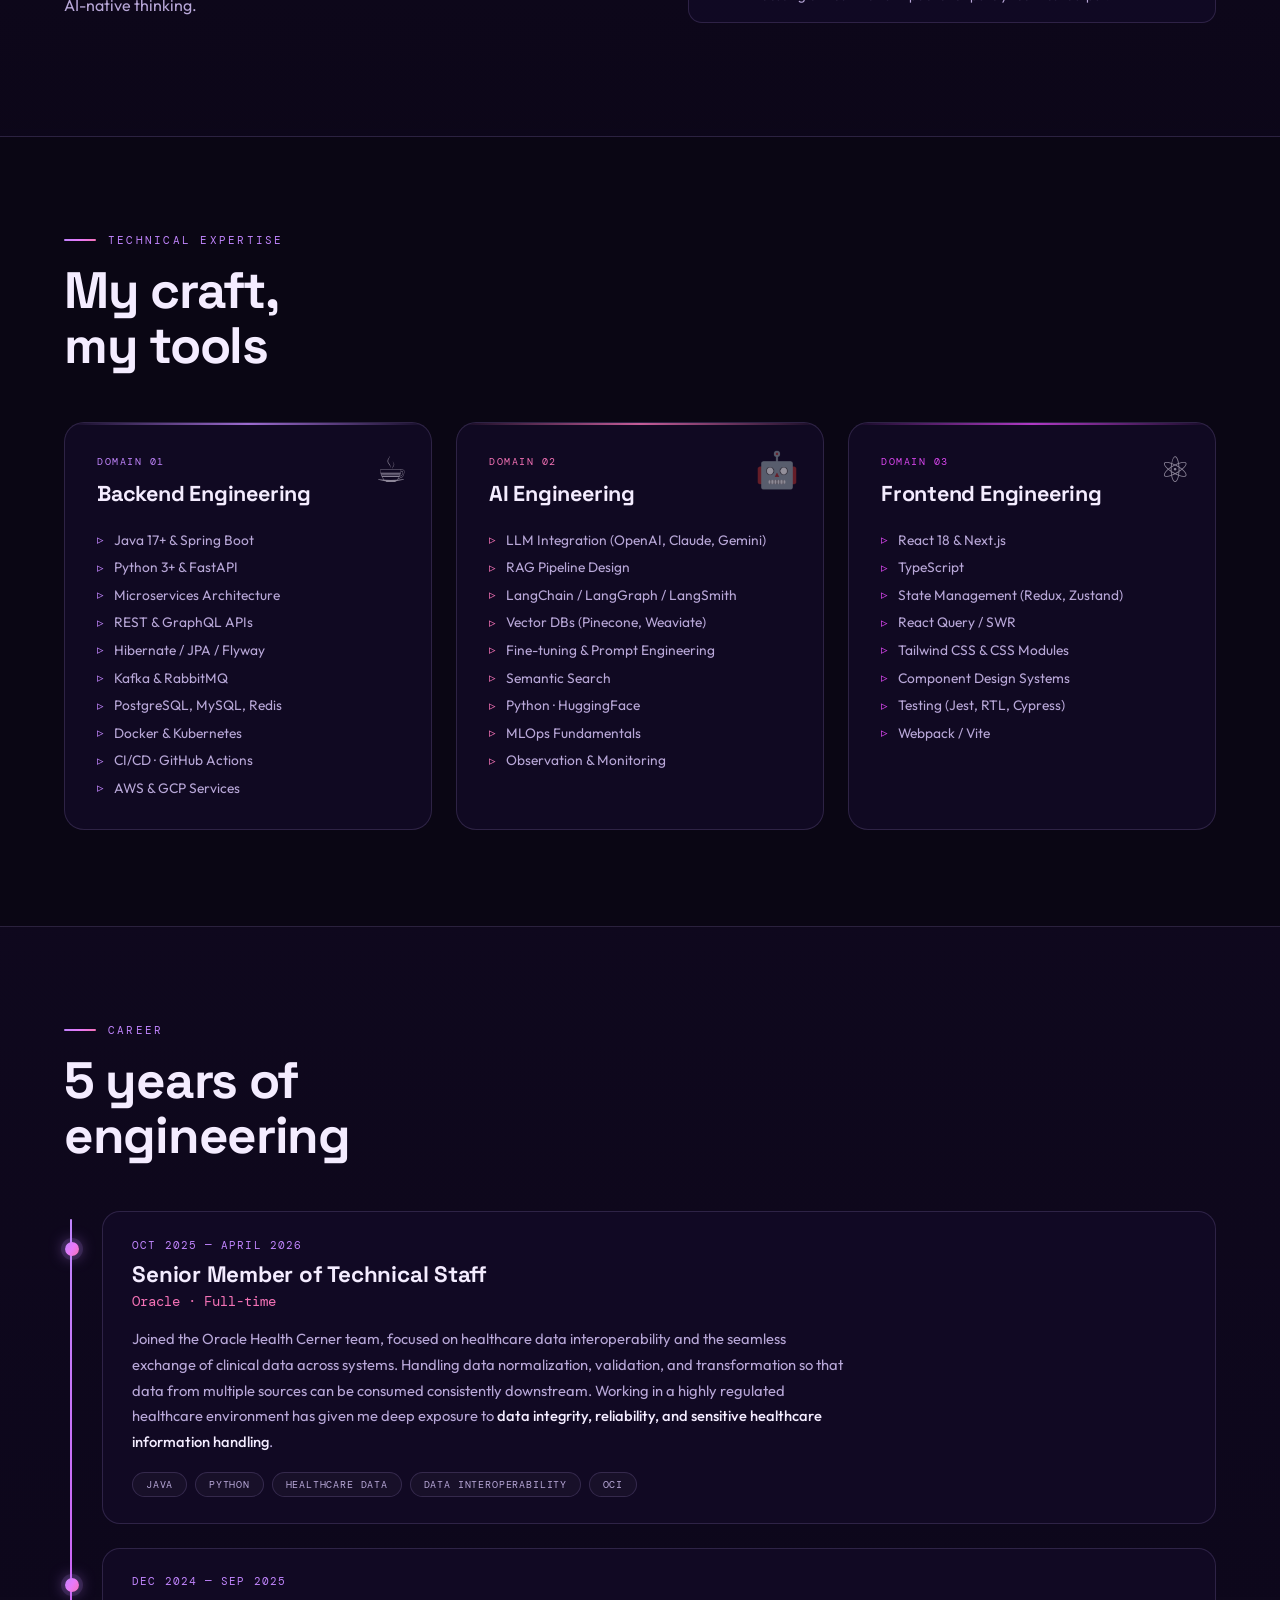
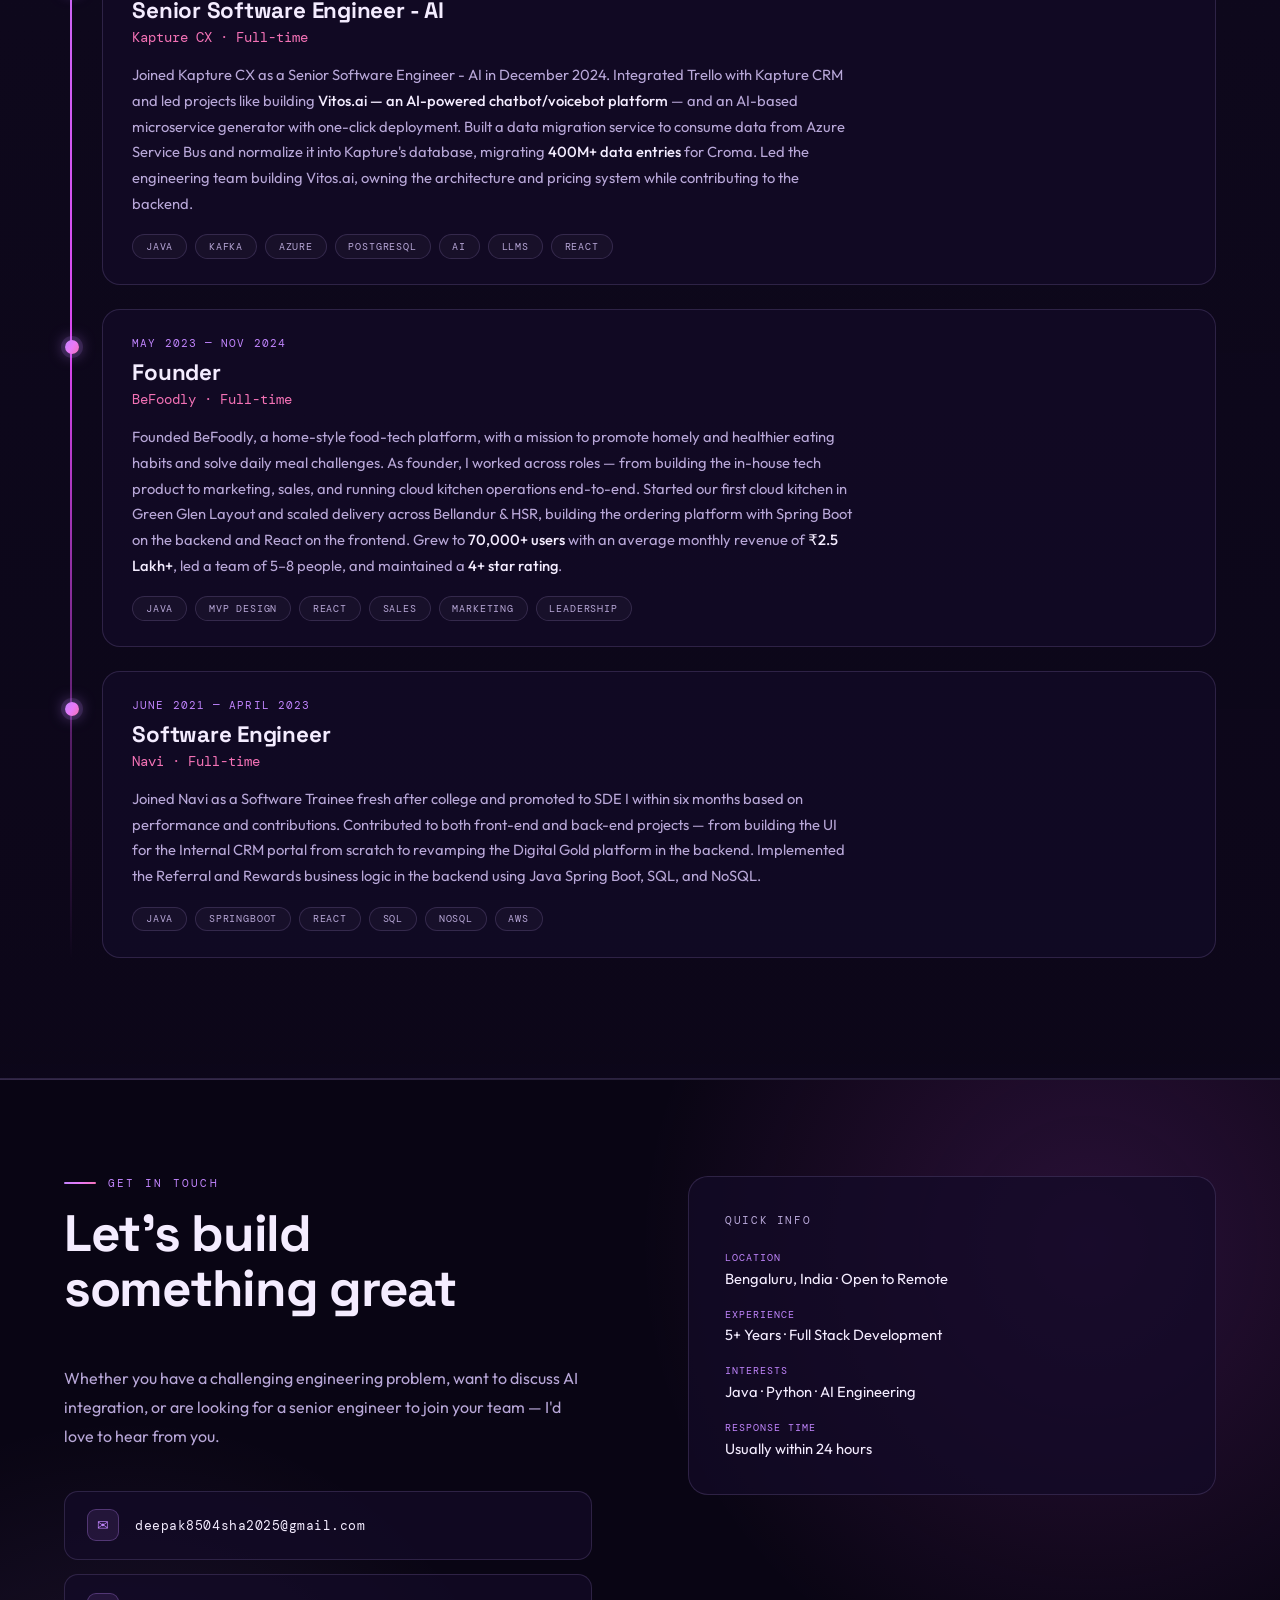
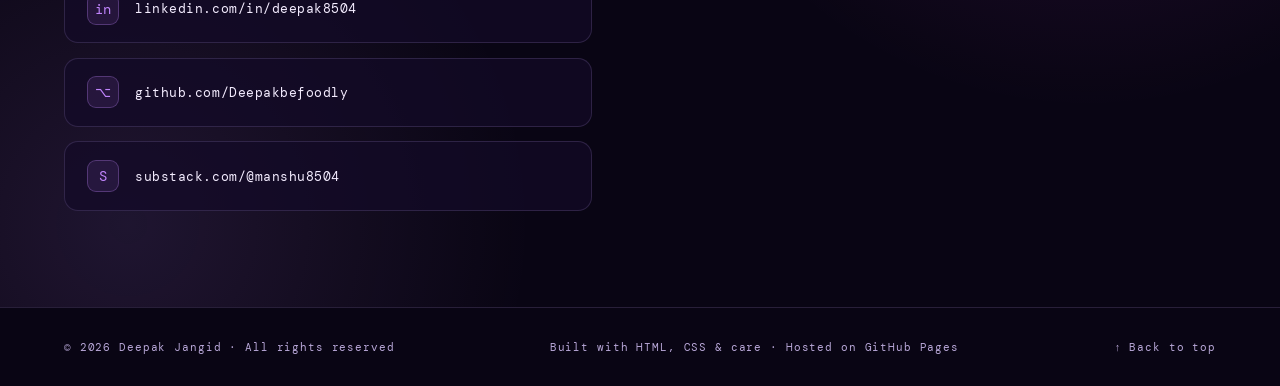
==== commit 2e709d8f: "Redesign: Orchid dark-glass theme with domain-aware animated background Visual system - Replaced the" ====
--- a/index.html
+++ b/index.html
@@ -8,8 +8,10 @@
   <link rel="preconnect" href="https://fonts.googleapis.com">
   <link rel="preconnect" href="https://fonts.gstatic.com" crossorigin>
   <link rel="preload" as="image" href="assets/avatar.jpg">
-  <link href="https://fonts.googleapis.com/css2?family=DM+Serif+Display:ital@0;1&family=DM+Mono:wght@300&family=Outfit:wght@300;500&display=swap" rel="stylesheet">
+  <meta name="theme-color" content="#0a0614">
+  <link href="https://fonts.googleapis.com/css2?family=Space+Grotesk:wght@500..700&family=DM+Mono:wght@400&family=Outfit:wght@400..600&display=swap" rel="stylesheet">
   <link rel="stylesheet" href="styles.css">
+  <script src="fx.js" defer></script>
 </head>
 <body>
 
@@ -37,6 +39,9 @@
   <div class="hero-left">
     <div class="hero-tag">Available for opportunities</div>
     <h1>Senior Software &amp; <em>AI Engineer</em></h1>
+    <div class="hero-roles" aria-hidden="true">
+      <span class="prompt">&gt;</span>building <span id="role-rotator">scalable backends</span><span class="caret"></span>
+    </div>
     <p class="hero-desc">
       A <strong>IIT Roorkee, 2021</strong> graduate, building scalable backend systems, elegant frontend experiences, and intelligent AI-powered products — with 5 years of engineering craft at the intersection of code and intelligence.
     </p>
@@ -49,7 +54,7 @@
     <div class="hero-card">
       <div class="hero-avatar">
         <img src="assets/avatar.jpg" alt="Deepak Jangid" id="avatar-img"
-             width="480" height="720" fetchpriority="high" decoding="async"
+             width="480" height="480" fetchpriority="high" decoding="async"
              onerror="this.style.display='none';document.getElementById('avatar-fallback').style.display='flex';">
         <span id="avatar-fallback" style="display:none;">DJ</span>
       </div>
@@ -84,7 +89,7 @@
   <div class="about-grid">
     <div>
       <div class="section-label reveal">About me</div>
-      <h2 class="reveal">Code meets<br><em style="font-style:italic;color:var(--accent)">intelligence</em></h2>
+      <h2 class="reveal">Code meets<br><em>intelligence</em></h2>
       <div class="about-text reveal">
         <p>
           I'm a <strong>Senior Software Engineer</strong> with 5 years of hands-on experience building production-grade systems — from high-throughput Java backend services to dynamic React frontends and now AI-powered applications.
@@ -148,7 +153,7 @@
   <div class="section-label reveal">Technical Expertise</div>
   <h2 class="reveal">My craft,<br>my tools</h2>
   <div class="skills-grid">
-    <div class="skill-category reveal">
+    <div class="skill-category reveal" data-domain="backend">
       <div class="skill-accent">☕</div>
       <div class="skill-cat-label">Domain 01</div>
       <div class="skill-cat-title">Backend Engineering</div>
@@ -165,7 +170,7 @@
         <li>AWS &amp; GCP Services</li>
       </ul>
     </div>
-    <div class="skill-category reveal">
+    <div class="skill-category reveal" data-domain="ai">
       <div class="skill-accent">🤖</div>
       <div class="skill-cat-label">Domain 02</div>
       <div class="skill-cat-title">AI Engineering</div>
@@ -181,10 +186,10 @@
         <li>Observation &amp; Monitoring</li>
       </ul>
     </div>
-    <div class="skill-category reveal">
+    <div class="skill-category reveal" data-domain="frontend">
       <div class="skill-accent">⚛</div>
       <div class="skill-cat-label">Domain 03</div>
-      <div class="skill-cat-title">React Frontend</div>
+      <div class="skill-cat-title">Frontend Engineering</div>
       <ul class="skill-list">
         <li>React 18 &amp; Next.js</li>
         <li>TypeScript</li>
@@ -302,24 +307,24 @@
       </div>
     </div>
     <div class="reveal">
-      <div style="border: 1px solid rgba(245,242,235,0.12); padding: 2.5rem;">
-        <div style="font-family: var(--font-mono); font-size: 0.68rem; letter-spacing: 0.15em; text-transform: uppercase; color: rgba(245,242,235,0.4); margin-bottom: 1.5rem;">Quick info</div>
-        <div style="display: flex; flex-direction: column; gap: 1.25rem;">
+      <div class="contact-info-panel">
+        <div class="contact-info-header">Quick info</div>
+        <div class="contact-info-list">
           <div>
-            <div style="font-family: var(--font-mono); font-size: 0.65rem; color: var(--accent); letter-spacing: 0.1em; text-transform: uppercase; margin-bottom: 0.3rem;">Location</div>
-            <div style="font-size: 0.9rem; color: rgba(245,242,235,0.75);">Bengaluru, India · Open to Remote</div>
+            <div class="contact-info-item-label">Location</div>
+            <div class="contact-info-item-value">Bengaluru, India · Open to Remote</div>
           </div>
           <div>
-            <div style="font-family: var(--font-mono); font-size: 0.65rem; color: var(--accent); letter-spacing: 0.1em; text-transform: uppercase; margin-bottom: 0.3rem;">Experience</div>
-            <div style="font-size: 0.9rem; color: rgba(245,242,235,0.75);">5+ Years · Full Stack Development</div>
+            <div class="contact-info-item-label">Experience</div>
+            <div class="contact-info-item-value">5+ Years · Full Stack Development</div>
           </div>
           <div>
-            <div style="font-family: var(--font-mono); font-size: 0.65rem; color: var(--accent); letter-spacing: 0.1em; text-transform: uppercase; margin-bottom: 0.3rem;">Interests</div>
-            <div style="font-size: 0.9rem; color: rgba(245,242,235,0.75);">Java · Python · AI Engineering</div>
+            <div class="contact-info-item-label">Interests</div>
+            <div class="contact-info-item-value">Java · Python · AI Engineering</div>
           </div>
           <div>
-            <div style="font-family: var(--font-mono); font-size: 0.65rem; color: var(--accent); letter-spacing: 0.1em; text-transform: uppercase; margin-bottom: 0.3rem;">Response time</div>
-            <div style="font-size: 0.9rem; color: rgba(245,242,235,0.75);">Usually within 24 hours</div>
+            <div class="contact-info-item-label">Response time</div>
+            <div class="contact-info-item-value">Usually within 24 hours</div>
           </div>
         </div>
       </div>
@@ -367,18 +372,6 @@
     });
   }, { threshold: 0.1 });
   reveals.forEach(r => observer.observe(r));
-
-  // Nav scroll effect
-  const navEl = document.querySelector('nav');
-  let navTicking = false;
-  window.addEventListener('scroll', () => {
-    if (navTicking) return;
-    navTicking = true;
-    requestAnimationFrame(() => {
-      navEl.style.boxShadow = window.scrollY > 20 ? '0 2px 20px rgba(13,13,13,0.08)' : 'none';
-      navTicking = false;
-    });
-  }, { passive: true });
 </script>
 </body>
 </html>
--- a/styles.css
+++ b/styles.css
@@ -1,6 +1,7 @@
 /* ============================================
    PORTFOLIO — styles.css
-   Senior Software & AI Engineer
+   Dark glass design in the Orchid palette (violet / fuchsia / pink),
+   gradient type, and an animated domain-aware background (see fx.js).
    ============================================ */
 
 /* ── Reset ── */
@@ -10,49 +11,121 @@
   box-sizing: border-box;
 }
 
-/* ── Design Tokens ── */
+/* ── Design Tokens ──
+   Colours are RGB triplets so they can be used as rgba(var(--c1), .4).
+   Palette: Orchid. c1 = primary accent, c2 = secondary, c3 = mid-gradient,
+   c4 = extra. Domains: backend = c1, AI = c2, frontend = c3. */
 :root {
-  --ink: #0d0d0d;
-  --paper: #f5f2eb;
-  --cream: #ede9df;
-  --accent: #c84b2f;
-  --accent2: #2d6a4f;
-  --muted: #6b6560;
-  --border: rgba(13,13,13,0.12);
-  --font-display: 'DM Serif Display', serif;
-  --font-mono: 'DM Mono', monospace;
-  --font-body: 'Outfit', sans-serif;
+  color-scheme: dark;
+
+  --bg-rgb: 10, 6, 20;
+  --bg-soft-rgb: 18, 10, 36;
+  --surface-rgb: 20, 12, 40;
+  --surface-hover-rgb: 30, 18, 58;
+  --line-rgb: 200, 170, 255;
+  --text: #f4ecff;
+  --muted: #b8a7d8;
+  --c1: 192, 132, 252;
+  --c2: 244, 114, 182;
+  --c3: 217, 70, 239;
+  --c4: 251, 113, 133;
+  --grad: linear-gradient(120deg, #c084fc 0%, #e879f9 50%, #f472b6 100%);
+  --on-accent: #17061f;
+
+  /* Derived tokens */
+  --bg: rgb(var(--bg-rgb));
+  --bg-soft: rgb(var(--bg-soft-rgb));
+  --surface: rgba(var(--surface-rgb), 0.74);
+  --surface-hover: rgba(var(--surface-hover-rgb), 0.86);
+  --border: rgba(var(--line-rgb), 0.16);
+  --border-strong: rgba(var(--line-rgb), 0.34);
+  --accent: rgb(var(--c1));
+  --accent2: rgb(var(--c2));
+  --accent3: rgb(var(--c3));
+  --accent4: rgb(var(--c4));
+  --radius: 18px;
+
+  --font-display: 'Space Grotesk', system-ui, sans-serif;
+  --font-mono: 'DM Mono', ui-monospace, monospace;
+  --font-body: 'Outfit', system-ui, sans-serif;
 }
 
 /* ── Base ── */
 html {
   scroll-behavior: smooth;
+  scroll-padding-top: 5rem;
+  background: var(--bg);
+  scrollbar-color: rgba(var(--line-rgb), 0.3) var(--bg);
+  scrollbar-width: thin;
 }
 
 body {
-  background: var(--paper);
-  color: var(--ink);
+  background: var(--bg);
+  color: var(--text);
   font-family: var(--font-body);
-  font-weight: 300;
+  font-weight: 400;
   overflow-x: hidden;
   cursor: none;
-}
-
-/* ── Noise Texture Overlay ── */
+  -webkit-font-smoothing: antialiased;
+}
+
+::selection { background: rgba(var(--c1), 0.3); color: #fff; }
+
+::-webkit-scrollbar { width: 10px; }
+::-webkit-scrollbar-track { background: var(--bg); }
+::-webkit-scrollbar-thumb { background: rgba(var(--line-rgb), 0.28); border-radius: 10px; border: 2px solid var(--bg); }
+
+/* ── Ambient colour wash (static layer under the animated canvas) ── */
 body::before {
   content: '';
   position: fixed;
+  inset: -20%;
+  z-index: 0;
+  pointer-events: none;
+  background:
+    radial-gradient(40% 35% at 14% 18%, rgba(var(--c1), 0.15), transparent 70%),
+    radial-gradient(35% 30% at 86% 14%, rgba(var(--c3), 0.17), transparent 70%),
+    radial-gradient(40% 40% at 72% 88%, rgba(var(--c2), 0.13), transparent 70%),
+    radial-gradient(30% 30% at 20% 85%, rgba(var(--c4), 0.1), transparent 70%);
+  animation: ambient 26s ease-in-out infinite alternate;
+}
+
+@keyframes ambient {
+  from { transform: translate3d(-2%, -1%, 0) scale(1); }
+  to   { transform: translate3d(3%, 2%, 0) scale(1.06); }
+}
+
+/* Animated domain-aware canvas (injected by fx.js) */
+#bg-canvas {
+  position: fixed;
   inset: 0;
-  background-image: url("data:image/svg+xml,%3Csvg viewBox='0 0 256 256' xmlns='http://www.w3.org/2000/svg'%3E%3Cfilter id='noise'%3E%3CfeTurbulence type='fractalNoise' baseFrequency='0.9' numOctaves='4' stitchTiles='stitch'/%3E%3C/filter%3E%3Crect width='100%25' height='100%25' filter='url(%23noise)' opacity='0.04'/%3E%3C/svg%3E");
+  width: 100%;
+  height: 100%;
+  z-index: 0;
   pointer-events: none;
-  z-index: 1000;
-  opacity: 0.5;
+}
+
+/* Everything real sits above the background layers */
+section, footer { position: relative; z-index: 1; }
+
+/* ── Scroll progress bar (injected by fx.js) ── */
+.scroll-progress {
+  position: fixed;
+  top: 0;
+  left: 0;
+  width: 100%;
+  height: 2px;
+  z-index: 600;
+  background: var(--grad);
+  transform: scaleX(0);
+  transform-origin: left;
+  pointer-events: none;
 }
 
 /* ── Custom Cursor ── */
 .cursor {
-  width: 12px;
-  height: 12px;
+  width: 10px;
+  height: 10px;
   background: var(--accent);
   border-radius: 50%;
   position: fixed;
@@ -61,13 +134,14 @@
   pointer-events: none;
   z-index: 9999;
   transform: translate(-50%, -50%);
-  transition: transform 0.1s, width 0.2s, height 0.2s, background 0.2s;
+  box-shadow: 0 0 14px rgba(var(--c1), 0.8);
+  transition: transform 0.1s, width 0.2s, height 0.2s;
 }
 
 .cursor-ring {
   width: 36px;
   height: 36px;
-  border: 1.5px solid var(--accent);
+  border: 1.5px solid rgba(var(--c3), 0.7);
   border-radius: 50%;
   position: fixed;
   top: 0;
@@ -79,10 +153,6 @@
   opacity: 0.6;
 }
 
-body:hover .cursor-ring { opacity: 0.6; }
-a:hover ~ .cursor,
-button:hover ~ .cursor { transform: translate(-50%, -50%) scale(2); }
-
 /* ── Navigation ── */
 nav {
   position: fixed;
@@ -93,36 +163,51 @@
   display: flex;
   align-items: center;
   justify-content: space-between;
-  padding: 1.5rem 4rem;
-  background: rgba(245,242,235,0.85);
-  backdrop-filter: blur(12px);
+  padding: 1.1rem 4rem;
+  background: rgba(var(--bg-rgb), 0.55);
+  -webkit-backdrop-filter: blur(16px) saturate(150%);
+  backdrop-filter: blur(16px) saturate(150%);
   border-bottom: 1px solid var(--border);
-}
+  transition: background 0.3s ease, box-shadow 0.3s ease;
+}
+
+nav.scrolled {
+  background: rgba(var(--bg-rgb), 0.78);
+  box-shadow: 0 10px 40px -18px rgba(var(--c1), 0.3);
+}
+
+/* mobile menu open: near-opaque so page text doesn't bleed through the links */
+nav.menu-open { background: rgba(var(--bg-rgb), 0.97); }
 
 .nav-hamburger { display: none; }
 
 .nav-logo {
   font-family: var(--font-mono);
-  font-size: 0.8rem;
-  letter-spacing: 0.1em;
-  color: var(--accent);
+  font-size: 0.82rem;
+  letter-spacing: 0.08em;
   text-decoration: none;
+  background: var(--grad);
+  -webkit-background-clip: text;
+  background-clip: text;
+  color: transparent;
 }
 
 .nav-links {
   display: flex;
-  gap: 2.5rem;
+  gap: 2.4rem;
   list-style: none;
 }
 
 .nav-links a {
   font-family: var(--font-mono);
-  font-size: 0.75rem;
+  font-size: 0.74rem;
   letter-spacing: 0.08em;
   text-transform: uppercase;
   text-decoration: none;
-  color: var(--ink);
+  color: var(--muted);
   position: relative;
+  padding: 0.25rem 0;
+  transition: color 0.25s ease;
 }
 
 .nav-links a::after {
@@ -131,15 +216,16 @@
   bottom: -2px;
   left: 0;
   width: 0;
-  height: 1px;
-  background: var(--accent);
+  height: 2px;
+  border-radius: 2px;
+  background: var(--grad);
   transition: width 0.3s ease;
 }
 
+.nav-links a:hover { color: var(--text); }
 .nav-links a:hover::after { width: 100%; }
-.nav-links a:hover { color: var(--accent); }
-
-/* ── My Blogs badge ── */
+
+/* ── Nav badge (My Blogs / ← Portfolio) ── */
 .nav-blog-btn {
   display: inline-flex;
   align-items: center;
@@ -149,27 +235,30 @@
   letter-spacing: 0.08em;
   text-transform: uppercase;
   text-decoration: none;
-  color: var(--paper);
-  background: var(--accent2);
+  color: var(--text);
   padding: 0.55rem 1.15rem;
+  border: 1px solid transparent;
   border-radius: 999px;
   flex-shrink: 0;
-  transform: rotate(-3deg);
-  box-shadow: 0 4px 14px rgba(45,106,79,0.35);
-  transition: transform 0.25s ease, box-shadow 0.25s ease, background 0.25s ease;
+  /* gradient border over a dark fill */
+  background:
+    linear-gradient(var(--bg-soft), var(--bg-soft)) padding-box,
+    var(--grad) border-box;
+  box-shadow: 0 0 24px -6px rgba(var(--c1), 0.45);
+  transition: transform 0.25s ease, box-shadow 0.25s ease;
 }
 
 .nav-blog-btn:hover {
-  transform: rotate(0deg) scale(1.06);
-  background: #234f3c;
-  box-shadow: 0 6px 20px rgba(45,106,79,0.45);
+  transform: translateY(-2px);
+  box-shadow: 0 0 34px -4px rgba(var(--c3), 0.75);
 }
 
 .nav-blog-dot {
   width: 6px;
   height: 6px;
   border-radius: 50%;
-  background: var(--paper);
+  background: var(--accent);
+  box-shadow: 0 0 10px var(--accent);
   flex-shrink: 0;
   animation: pulse 2s infinite;
 }
@@ -190,16 +279,17 @@
   bottom: -2rem;
   right: -1rem;
   font-family: var(--font-display);
+  font-weight: 700;
   font-size: clamp(8rem, 20vw, 22rem);
   color: transparent;
-  -webkit-text-stroke: 1px rgba(13,13,13,0.06);
+  -webkit-text-stroke: 1px rgba(var(--line-rgb), 0.07);
   line-height: 1;
   pointer-events: none;
   user-select: none;
   white-space: nowrap;
 }
 
-.hero-left { padding-right: 4rem; }
+.hero-left { padding-right: 4rem; position: relative; z-index: 1; }
 
 .hero-tag {
   font-family: var(--font-mono);
@@ -217,30 +307,67 @@
   content: '';
   display: inline-block;
   width: 2rem;
-  height: 1px;
-  background: var(--accent);
+  height: 2px;
+  border-radius: 2px;
+  background: var(--grad);
 }
 
 h1 {
   font-family: var(--font-display);
-  font-weight: 400;
-  font-size: clamp(3rem, 6vw, 5.5rem);
-  line-height: 1.05;
-  margin-bottom: 2rem;
-}
-
-h1 em {
-  font-style: italic;
-  color: var(--accent);
-}
+  font-weight: 700;
+  font-size: clamp(2.8rem, 6.2vw, 5.4rem);
+  line-height: 1.04;
+  letter-spacing: -0.03em;
+  margin-bottom: 1.25rem;
+}
+
+h1 em,
+h2 em {
+  font-style: normal;
+  background: var(--grad);
+  background-size: 200% auto;
+  -webkit-background-clip: text;
+  background-clip: text;
+  color: transparent;
+  animation: gradShift 7s linear infinite;
+}
+
+@keyframes gradShift {
+  to { background-position: 200% center; }
+}
+
+.hero-roles {
+  font-family: var(--font-mono);
+  font-size: clamp(0.9rem, 1.5vw, 1.1rem);
+  color: var(--muted);
+  margin-bottom: 1.5rem;
+  min-height: 1.7em;
+}
+
+.hero-roles .prompt { color: var(--accent2); margin-right: 0.35rem; }
+.hero-roles #role-rotator { color: var(--accent); }
+
+.hero-roles .caret {
+  display: inline-block;
+  width: 0.55em;
+  height: 1.05em;
+  vertical-align: -0.18em;
+  margin-left: 2px;
+  background: var(--accent);
+  animation: blink 1s steps(1) infinite;
+}
+
+@keyframes blink { 50% { opacity: 0; } }
 
 .hero-desc {
   font-size: 1.05rem;
   line-height: 1.75;
   color: var(--muted);
-  max-width: 42ch;
-  margin-bottom: 3rem;
-}
+  max-width: 46ch;
+  margin-bottom: 2.75rem;
+}
+
+.hero-desc strong { color: var(--text); font-weight: 500; }
 
 .hero-cta {
   display: flex;
@@ -253,40 +380,70 @@
   display: inline-flex;
   align-items: center;
   gap: 0.6rem;
-  padding: 0.85rem 2rem;
+  padding: 0.9rem 1.9rem;
   font-family: var(--font-mono);
   font-size: 0.78rem;
   letter-spacing: 0.08em;
   text-transform: uppercase;
   text-decoration: none;
-  border: 1.5px solid var(--ink);
-  color: var(--ink);
-  transition: all 0.25s ease;
-  position: relative;
-  overflow: hidden;
-}
-
-.btn::before {
+  color: var(--text);
+  background: rgba(255, 255, 255, 0.04);
+  border: 1px solid var(--border-strong);
+  border-radius: 999px;
+  transition: transform 0.25s ease, box-shadow 0.25s ease, border-color 0.25s ease, background 0.25s ease, filter 0.25s ease;
+}
+
+.btn:hover {
+  transform: translateY(-2px);
+  border-color: var(--accent);
+  background: rgba(var(--c1), 0.09);
+  box-shadow: 0 12px 32px -12px rgba(var(--c1), 0.6);
+}
+
+.btn-filled {
+  background: var(--grad);
+  background-size: 140% auto;
+  color: var(--on-accent);
+  font-weight: 500;
+  border-color: transparent;
+  box-shadow: 0 10px 30px -12px rgba(var(--c3), 0.7);
+}
+
+.btn-filled:hover {
+  background: var(--grad);
+  background-size: 140% auto;
+  border-color: transparent;
+  filter: brightness(1.1);
+  box-shadow: 0 14px 38px -10px rgba(var(--c3), 0.9);
+}
+
+/* ── Glow-on-hover (spotlight follows pointer; vars set by fx.js) ── */
+.skill-category::after,
+.project-card::after,
+.blog-card::after,
+.hero-card::after,
+.timeline-item::after,
+.value-item::after,
+.contact-link::after,
+.contact-info-panel::after {
   content: '';
   position: absolute;
   inset: 0;
-  background: var(--ink);
-  transform: translateY(100%);
-  transition: transform 0.25s ease;
-  z-index: -1;
-}
-
-.btn:hover { color: var(--paper); }
-.btn:hover::before { transform: translateY(0); }
-
-.btn-filled {
-  background: var(--accent);
-  border-color: var(--accent);
-  color: var(--paper);
-}
-
-.btn-filled::before { background: var(--ink); }
-.btn-filled:hover { color: var(--paper); border-color: var(--ink); }
+  border-radius: inherit;
+  background: radial-gradient(380px circle at var(--mx, 50%) var(--my, 50%), rgba(var(--c1), 0.13), transparent 45%);
+  opacity: 0;
+  transition: opacity 0.3s ease;
+  pointer-events: none;
+}
+
+.skill-category:hover::after,
+.project-card:hover::after,
+.blog-card:hover::after,
+.hero-card:hover::after,
+.timeline-item:hover::after,
+.value-item:hover::after,
+.contact-link:hover::after,
+.contact-info-panel:hover::after { opacity: 1; }
 
 /* ── Hero Card ── */
 .hero-right {
@@ -294,40 +451,76 @@
   justify-content: center;
   align-items: center;
   position: relative;
+  z-index: 1;
 }
 
 .hero-card {
   width: 340px;
-  background: var(--cream);
-  border: 1px solid var(--border);
-  padding: 2.5rem;
+  padding: 2.25rem;
   position: relative;
-}
-
+  background: var(--surface);
+  border-radius: 26px;
+  box-shadow:
+    0 40px 90px -40px rgba(var(--c1), 0.35),
+    0 0 0 1px rgba(var(--line-rgb), 0.08),
+    inset 0 1px 0 rgba(255, 255, 255, 0.07);
+  animation: float 7s ease-in-out infinite;
+}
+
+/* gradient border */
 .hero-card::before {
   content: '';
   position: absolute;
-  top: 8px;
-  left: 8px;
-  right: -8px;
-  bottom: -8px;
-  border: 1px solid var(--border);
-  z-index: -1;
+  inset: 0;
+  border-radius: inherit;
+  padding: 1px;
+  background: linear-gradient(135deg, rgba(var(--c1), 0.7), rgba(var(--c3), 0.12) 45%, rgba(var(--c2), 0.6));
+  -webkit-mask: linear-gradient(#000 0 0) content-box, linear-gradient(#000 0 0);
+  -webkit-mask-composite: xor;
+  mask-composite: exclude;
+  pointer-events: none;
+}
+
+@keyframes float {
+  0%, 100% { transform: translateY(0); }
+  50%      { transform: translateY(-10px); }
 }
 
 .hero-avatar {
-  width: 160px;
-  height: 160px;
-  background: var(--ink);
+  position: relative;
+  isolation: isolate;
+  width: 150px;
+  height: 150px;
+  background: rgb(var(--surface-rgb));
   border-radius: 50%;
   margin-bottom: 1.5rem;
   display: flex;
   align-items: center;
   justify-content: center;
-  color: var(--paper);
+  color: var(--text);
   font-family: var(--font-display);
+  font-weight: 700;
   font-size: 1.8rem;
-  font-style: italic;
+}
+
+/* spinning conic ring */
+.hero-avatar::before {
+  content: '';
+  position: absolute;
+  inset: -4px;
+  border-radius: 50%;
+  background: conic-gradient(from 0deg, rgb(var(--c1)), rgb(var(--c3)), rgb(var(--c2)), rgb(var(--c1)));
+  z-index: -1;
+  animation: spin 8s linear infinite;
+}
+
+.hero-avatar::after {
+  content: '';
+  position: absolute;
+  inset: -4px;
+  border-radius: 50%;
+  box-shadow: 0 0 30px rgba(var(--c1), 0.35);
+  z-index: -2;
 }
 
 .hero-avatar img {
@@ -337,20 +530,23 @@
   object-position: center 20%;
   border-radius: 50%;
   display: block;
+  border: 4px solid var(--bg);
 }
 
 .hero-card-name {
   font-family: var(--font-display);
+  font-weight: 700;
   font-size: 1.4rem;
+  letter-spacing: -0.01em;
   margin-bottom: 0.25rem;
 }
 
 .hero-card-title {
   font-family: var(--font-mono);
-  font-size: 0.72rem;
+  font-size: 0.7rem;
   color: var(--accent);
   letter-spacing: 0.1em;
-  margin-bottom: 1.5rem;
+  margin-bottom: 1.25rem;
   text-transform: uppercase;
 }
 
@@ -359,21 +555,27 @@
   grid-template-columns: 1fr 1fr;
   gap: 1px;
   background: var(--border);
-  border-top: 1px solid var(--border);
+  border: 1px solid var(--border);
+  border-radius: 14px;
+  overflow: hidden;
   margin-top: 1.5rem;
 }
 
 .hero-stat {
-  background: var(--cream);
+  background: rgba(var(--bg-rgb), 0.92);
   padding: 1rem;
   text-align: center;
 }
 
 .hero-stat-num {
   font-family: var(--font-display);
+  font-weight: 700;
   font-size: 1.8rem;
-  color: var(--accent);
   line-height: 1;
+  background: var(--grad);
+  -webkit-background-clip: text;
+  background-clip: text;
+  color: transparent;
 }
 
 .hero-stat-label {
@@ -382,7 +584,7 @@
   letter-spacing: 0.08em;
   text-transform: uppercase;
   color: var(--muted);
-  margin-top: 0.25rem;
+  margin-top: 0.35rem;
 }
 
 /* ── Status Dot ── */
@@ -392,21 +594,26 @@
   gap: 0.5rem;
   font-family: var(--font-mono);
   font-size: 0.7rem;
-  color: var(--accent2);
+  color: var(--accent);
 }
 
 .status-dot::before {
   content: '';
-  width: 6px;
-  height: 6px;
-  background: var(--accent2);
+  width: 7px;
+  height: 7px;
+  background: var(--accent);
   border-radius: 50%;
+  box-shadow: 0 0 10px var(--accent);
   animation: pulse 2s infinite;
 }
 
 @keyframes pulse {
   0%, 100% { opacity: 1; transform: scale(1); }
-  50%       { opacity: 0.5; transform: scale(0.8); }
+  50%      { opacity: 0.5; transform: scale(0.8); }
+}
+
+@keyframes spin {
+  to { transform: rotate(360deg); }
 }
 
 /* ── Section Shared ── */
@@ -428,21 +635,24 @@
   content: '';
   display: inline-block;
   width: 2rem;
-  height: 1px;
-  background: var(--accent);
+  height: 2px;
+  border-radius: 2px;
+  background: var(--grad);
 }
 
 h2 {
   font-family: var(--font-display);
-  font-weight: 400;
-  font-size: clamp(2rem, 4vw, 3.5rem);
-  line-height: 1.1;
+  font-weight: 700;
+  font-size: clamp(2rem, 4vw, 3.4rem);
+  line-height: 1.08;
+  letter-spacing: -0.025em;
   margin-bottom: 3rem;
 }
 
 /* ── About ── */
-.about {
-  background: var(--cream);
+.about,
+.experience {
+  background: linear-gradient(180deg, rgba(var(--bg-soft-rgb), 0.6), rgba(var(--bg-soft-rgb), 0.35));
   border-top: 1px solid var(--border);
   border-bottom: 1px solid var(--border);
 }
@@ -461,33 +671,41 @@
   margin-bottom: 1.25rem;
 }
 
-.about-text p strong { color: var(--ink); font-weight: 500; }
-
-.about-values { margin-top: 2rem; }
+.about-text p strong { color: var(--text); font-weight: 500; }
+
+.about-values { margin-top: 2rem; display: flex; flex-direction: column; gap: 0.75rem; }
 
 .value-item {
+  position: relative;
   display: flex;
   align-items: flex-start;
   gap: 1rem;
-  padding: 1rem 0;
-  border-bottom: 1px solid var(--border);
-}
+  padding: 1rem 1.1rem;
+  background: var(--surface);
+  border: 1px solid var(--border);
+  border-radius: 14px;
+  transition: border-color 0.25s ease, transform 0.25s ease;
+}
+
+.value-item:hover { border-color: var(--border-strong); transform: translateX(4px); }
 
 .value-icon {
-  width: 2rem;
-  height: 2rem;
-  background: var(--ink);
-  color: var(--paper);
+  width: 2.1rem;
+  height: 2.1rem;
+  background: var(--grad);
+  color: var(--on-accent);
+  border-radius: 10px;
   display: flex;
   align-items: center;
   justify-content: center;
   font-size: 0.75rem;
+  font-weight: 500;
   flex-shrink: 0;
   font-family: var(--font-mono);
 }
 
-.value-text h4 { font-size: 0.9rem; font-weight: 500; margin-bottom: 0.2rem; }
-.value-text p  { font-size: 0.82rem; color: var(--muted); line-height: 1.5; }
+.value-text h4 { font-size: 0.95rem; font-weight: 500; margin-bottom: 0.25rem; }
+.value-text p  { font-size: 0.83rem; color: var(--muted); line-height: 1.55; }
 
 /* ── Skills ── */
 .skills-grid {
@@ -497,15 +715,36 @@
 }
 
 .skill-category {
+  --dom: var(--c1);
+  position: relative;
+  overflow: hidden;
+  padding: 2rem;
+  background: var(--surface);
   border: 1px solid var(--border);
-  padding: 2rem;
-  position: relative;
-  transition: transform 0.2s, box-shadow 0.2s;
+  border-radius: 20px;
+  transition: transform 0.3s ease, border-color 0.3s ease, box-shadow 0.3s ease;
+}
+
+.skill-category[data-domain="backend"]  { --dom: var(--c1); }
+.skill-category[data-domain="ai"]       { --dom: var(--c2); }
+.skill-category[data-domain="frontend"] { --dom: var(--c3); }
+
+/* domain-coloured top edge */
+.skill-category::before {
+  content: '';
+  position: absolute;
+  top: 0;
+  left: 0;
+  right: 0;
+  height: 2px;
+  background: linear-gradient(90deg, transparent, rgb(var(--dom)), transparent);
+  opacity: 0.8;
 }
 
 .skill-category:hover {
-  transform: translateY(-4px);
-  box-shadow: 6px 6px 0 rgba(13,13,13,0.08);
+  transform: translateY(-6px);
+  border-color: rgba(var(--dom), 0.55);
+  box-shadow: 0 24px 60px -28px rgba(var(--dom), 0.55);
 }
 
 .skill-cat-label {
@@ -513,13 +752,15 @@
   font-size: 0.65rem;
   letter-spacing: 0.15em;
   text-transform: uppercase;
-  color: var(--muted);
+  color: rgb(var(--dom));
   margin-bottom: 0.75rem;
 }
 
 .skill-cat-title {
   font-family: var(--font-display);
-  font-size: 1.3rem;
+  font-weight: 700;
+  font-size: 1.35rem;
+  letter-spacing: -0.01em;
   margin-bottom: 1.5rem;
 }
 
@@ -534,63 +775,71 @@
   display: flex;
   align-items: center;
   gap: 0.6rem;
-  font-size: 0.85rem;
+  font-size: 0.86rem;
   color: var(--muted);
+  transition: color 0.2s ease, transform 0.2s ease;
 }
 
 .skill-list li::before {
-  content: '→';
-  color: var(--accent);
-  font-family: var(--font-mono);
-  font-size: 0.75rem;
-}
+  content: '▹';
+  color: rgb(var(--dom));
+  font-family: var(--font-mono);
+  font-size: 0.8rem;
+}
+
+.skill-category:hover .skill-list li { color: var(--text); }
 
 .skill-accent {
   position: absolute;
   top: 1.5rem;
   right: 1.5rem;
-  font-family: var(--font-display);
-  font-size: 2.5rem;
-  color: transparent;
-  -webkit-text-stroke: 1px rgba(13,13,13,0.1);
-}
+  font-size: 2.2rem;
+  opacity: 0.55;
+  filter: saturate(0.8);
+  transition: transform 0.4s ease, opacity 0.3s ease;
+}
+
+.skill-category:hover .skill-accent { transform: rotate(-8deg) scale(1.15); opacity: 0.9; }
 
 /* ── Experience ── */
-.experience {
-  background: var(--cream);
-  border-top: 1px solid var(--border);
-  border-bottom: 1px solid var(--border);
-}
-
 .timeline {
   position: relative;
-  padding-left: 2rem;
+  padding-left: 2.4rem;
 }
 
 .timeline::before {
   content: '';
   position: absolute;
-  left: 0;
-  top: 0;
+  left: 6px;
+  top: 0.5rem;
   bottom: 0;
-  width: 1px;
-  background: var(--border);
+  width: 2px;
+  border-radius: 2px;
+  background: linear-gradient(180deg, var(--accent), var(--accent3) 55%, transparent);
 }
 
 .timeline-item {
   position: relative;
-  padding: 0 0 3.5rem 2.5rem;
-}
+  margin-bottom: 1.5rem;
+  padding: 1.6rem 1.8rem;
+  background: var(--surface);
+  border: 1px solid var(--border);
+  border-radius: 18px;
+  transition: border-color 0.3s ease, transform 0.3s ease;
+}
+
+.timeline-item:hover { border-color: var(--border-strong); transform: translateX(4px); }
 
 .timeline-item::before {
   content: '';
   position: absolute;
-  left: -4px;
-  top: 6px;
-  width: 8px;
-  height: 8px;
-  background: var(--accent);
+  left: calc(-2.4rem);
+  top: 1.85rem;
+  width: 14px;
+  height: 14px;
   border-radius: 50%;
+  background: var(--grad);
+  box-shadow: 0 0 0 4px rgba(var(--c1), 0.14), 0 0 16px rgba(var(--c1), 0.7);
 }
 
 .timeline-date {
@@ -599,82 +848,110 @@
   letter-spacing: 0.1em;
   color: var(--accent);
   text-transform: uppercase;
-  margin-bottom: 0.4rem;
+  margin-bottom: 0.5rem;
 }
 
 .timeline-role {
   font-family: var(--font-display);
+  font-weight: 700;
   font-size: 1.4rem;
+  letter-spacing: -0.01em;
   margin-bottom: 0.25rem;
 }
 
 .timeline-company {
   font-size: 0.85rem;
-  color: var(--muted);
+  color: var(--accent2);
   margin-bottom: 1rem;
   font-family: var(--font-mono);
 }
 
 .timeline-desc {
-  font-size: 0.9rem;
+  font-size: 0.92rem;
   line-height: 1.75;
   color: var(--muted);
-  max-width: 60ch;
-}
+  max-width: 72ch;
+}
+
+.timeline-desc strong { color: var(--text); font-weight: 500; }
 
 .timeline-tags {
   display: flex;
   flex-wrap: wrap;
   gap: 0.5rem;
-  margin-top: 1rem;
+  margin-top: 1.1rem;
 }
 
 .tag {
   font-family: var(--font-mono);
   font-size: 0.65rem;
   letter-spacing: 0.08em;
-  padding: 0.3rem 0.75rem;
+  padding: 0.3rem 0.8rem;
   border: 1px solid var(--border);
+  border-radius: 999px;
+  background: rgba(255, 255, 255, 0.03);
   color: var(--muted);
   text-transform: uppercase;
-}
+  transition: color 0.2s ease, border-color 0.2s ease;
+}
+
+.timeline-item:hover .tag { color: var(--text); border-color: var(--border-strong); }
 
 /* ── Projects ── */
 .projects-grid {
   display: grid;
   grid-template-columns: repeat(3, 1fr);
-  gap: 1px;
-  background: var(--border);
+  gap: 1.5rem;
 }
 
 .project-card {
-  background: var(--paper);
-  padding: 2.5rem;
+  --dom: var(--c1);
   position: relative;
   overflow: hidden;
-  transition: background 0.25s;
-}
-
-.project-card:hover { background: var(--cream); }
-.project-card:hover .project-arrow { border-color: var(--accent); }
+  padding: 2.25rem;
+  background: var(--surface);
+  border: 1px solid var(--border);
+  border-radius: 20px;
+  transition: transform 0.3s ease, border-color 0.3s ease, box-shadow 0.3s ease, background 0.3s ease;
+}
+
+.project-card[data-domain="backend"]  { --dom: var(--c1); }
+.project-card[data-domain="ai"]       { --dom: var(--c2); }
+.project-card[data-domain="frontend"] { --dom: var(--c3); }
+
+.project-card:hover {
+  transform: translateY(-6px);
+  background: var(--surface-hover);
+  border-color: rgba(var(--dom), 0.55);
+  box-shadow: 0 26px 60px -30px rgba(var(--dom), 0.6);
+}
+
+.project-card:hover .project-arrow { border-color: rgb(var(--dom)); }
 
 .project-number {
   font-family: var(--font-display);
+  font-weight: 700;
   font-size: 3rem;
   color: transparent;
-  -webkit-text-stroke: 1px rgba(13,13,13,0.12);
+  -webkit-text-stroke: 1px rgba(var(--line-rgb), 0.22);
   line-height: 1;
   margin-bottom: 1rem;
-}
+  transition: -webkit-text-stroke-color 0.3s ease;
+}
+
+.project-card:hover .project-number { -webkit-text-stroke-color: rgba(var(--dom), 0.8); }
 
 .project-title {
   font-family: var(--font-display);
-  font-size: 1.25rem;
+  font-weight: 700;
+  font-size: 1.22rem;
+  letter-spacing: -0.01em;
+  line-height: 1.3;
   margin-bottom: 0.75rem;
 }
 
 .project-desc {
-  font-size: 0.85rem;
+  font-size: 0.86rem;
   line-height: 1.7;
   color: var(--muted);
   margin-bottom: 1.5rem;
@@ -684,27 +961,27 @@
   position: absolute;
   top: 1.5rem;
   right: 1.5rem;
-  width: 2.25rem;
-  height: 2.25rem;
+  width: 2.3rem;
+  height: 2.3rem;
   display: flex;
   align-items: center;
   justify-content: center;
-  background: transparent;
-  border: 1.5px solid var(--border);
+  background: rgba(255, 255, 255, 0.04);
+  border: 1px solid var(--border);
   border-radius: 50%;
   color: var(--accent);
   font-size: 0.9rem;
   line-height: 1;
   text-decoration: none;
   transition: background 0.2s ease, border-color 0.2s ease, transform 0.2s ease, color 0.2s ease;
-  z-index: 1;
+  z-index: 2;
   cursor: pointer;
 }
- 
+
 .project-arrow:hover {
-  background: var(--accent);
-  border-color: var(--accent);
-  color: var(--paper);
+  background: var(--grad);
+  border-color: transparent;
+  color: var(--on-accent);
   transform: translate(3px, -3px);
 }
 
@@ -718,22 +995,26 @@
   font-family: var(--font-mono);
   font-size: 0.62rem;
   letter-spacing: 0.06em;
-  padding: 0.25rem 0.6rem;
-  background: var(--border);
+  padding: 0.28rem 0.7rem;
+  background: rgba(255, 255, 255, 0.05);
+  border: 1px solid var(--border);
+  border-radius: 999px;
   color: var(--muted);
   text-transform: uppercase;
 }
 
-/* Category tag — first chip in .project-tech, colored per category */
+/* Category tag — first chip in .project-tech, coloured per category */
 .project-tech .project-category {
-  color: var(--paper);
+  color: rgb(var(--cat));
+  background: rgba(var(--cat), 0.14);
+  border-color: rgba(var(--cat), 0.45);
   font-weight: 500;
 }
 
-.project-tech .cat-java   { background: var(--accent); }
-.project-tech .cat-ai     { background: var(--accent2); }
-.project-tech .cat-python { background: #3b6ea5; }
-.project-tech .cat-react  { background: #2a7f8a; }
+.project-tech .cat-java   { --cat: var(--c3); }
+.project-tech .cat-ai     { --cat: var(--c2); }
+.project-tech .cat-python { --cat: var(--c4); }
+.project-tech .cat-react  { --cat: var(--c1); }
 
 /* ── Projects Page ── */
 .project-page-hero {
@@ -781,29 +1062,30 @@
 }
 
 .blog-card {
-  background: var(--paper);
+  background: var(--surface);
   border: 1px solid var(--border);
+  border-radius: 20px;
   position: relative;
   overflow: hidden;
   text-decoration: none;
-  color: var(--ink);
+  color: var(--text);
   display: flex;
   flex-direction: column;
   z-index: 0;
-  transition: background 0.25s, border-color 0.25s, transform 0.25s, box-shadow 0.25s;
+  transition: background 0.25s, border-color 0.25s, transform 0.3s, box-shadow 0.3s;
 }
 
 .blog-card:hover {
-  background: var(--cream);
-  border-color: var(--accent);
-  transform: translateY(-4px);
-  box-shadow: 6px 6px 0 rgba(13,13,13,0.08);
-}
-.blog-card:hover .blog-thumb img { transform: scale(1.05); }
+  background: var(--surface-hover);
+  border-color: rgba(var(--c1), 0.55);
+  transform: translateY(-6px);
+  box-shadow: 0 26px 60px -30px rgba(var(--c1), 0.55);
+}
+.blog-card:hover .blog-thumb img { transform: scale(1.06); }
 .blog-card:hover .blog-arrow {
-  background: var(--accent);
-  border-color: var(--accent);
-  color: var(--paper);
+  background: var(--grad);
+  border-color: transparent;
+  color: var(--on-accent);
   transform: translate(3px, -3px);
 }
 
@@ -811,7 +1093,7 @@
   position: relative;
   width: 100%;
   aspect-ratio: 16 / 9;
-  background: var(--cream);
+  background: linear-gradient(135deg, rgba(var(--c1), 0.1), rgba(var(--c3), 0.14));
   border-bottom: 1px solid var(--border);
   overflow: hidden;
   flex-shrink: 0;
@@ -825,16 +1107,16 @@
   display: block;
   position: relative;
   z-index: 1;
-  transition: transform 0.4s ease;
-}
-
-/* Gradient scrim so the source badge stays legible over any photo */
+  transition: transform 0.5s ease;
+}
+
+/* Gradient scrim so badges stay legible over any photo */
 .blog-thumb:not(.blog-thumb-empty)::after {
   content: '';
   position: absolute;
   inset: 0;
   z-index: 2;
-  background: linear-gradient(to top, rgba(13,13,13,0.55) 0%, rgba(13,13,13,0) 55%);
+  background: linear-gradient(to top, rgba(var(--bg-rgb), 0.7) 0%, rgba(var(--bg-rgb), 0) 55%);
   pointer-events: none;
 }
 
@@ -846,9 +1128,10 @@
   align-items: center;
   justify-content: center;
   font-family: var(--font-display);
+  font-weight: 700;
   font-size: 3rem;
   color: transparent;
-  -webkit-text-stroke: 1px rgba(13,13,13,0.12);
+  -webkit-text-stroke: 1px rgba(var(--line-rgb), 0.22);
 }
 
 .blog-source {
@@ -856,17 +1139,33 @@
   top: 0.85rem;
   left: 0.85rem;
   z-index: 3;
+  display: inline-flex;
+  align-items: center;
+  gap: 0.4rem;
   font-family: var(--font-mono);
   font-size: 0.6rem;
   letter-spacing: 0.08em;
   text-transform: uppercase;
-  padding: 0.3rem 0.65rem;
+  padding: 0.32rem 0.7rem;
   border-radius: 999px;
-  color: var(--paper);
-}
-
-.blog-source-substack { background: var(--accent2); }
-.blog-source-medium { background: #0d0d0d; }
+  color: var(--text);
+  background: rgba(var(--bg-rgb), 0.72);
+  -webkit-backdrop-filter: blur(8px);
+  backdrop-filter: blur(8px);
+  border: 1px solid var(--border-strong);
+}
+
+.blog-source::before {
+  content: '';
+  width: 6px;
+  height: 6px;
+  border-radius: 50%;
+  background: var(--src, var(--accent));
+  box-shadow: 0 0 8px var(--src, var(--accent));
+}
+
+.blog-source-substack { --src: rgb(var(--c1)); }
+.blog-source-medium   { --src: rgb(var(--c2)); }
 
 .blog-arrow {
   position: absolute;
@@ -879,9 +1178,10 @@
   display: flex;
   align-items: center;
   justify-content: center;
-  background: rgba(245,242,235,0.85);
-  backdrop-filter: blur(4px);
-  border: 1.5px solid var(--border);
+  background: rgba(var(--bg-rgb), 0.72);
+  -webkit-backdrop-filter: blur(8px);
+  backdrop-filter: blur(8px);
+  border: 1px solid var(--border-strong);
   border-radius: 50%;
   color: var(--accent);
   font-size: 0.9rem;
@@ -904,21 +1204,24 @@
 
 .blog-title {
   font-family: var(--font-display);
-  font-weight: 400;
-  font-size: 1.25rem;
+  font-weight: 700;
+  font-size: 1.22rem;
   line-height: 1.3;
+  letter-spacing: -0.01em;
   margin-bottom: 0.75rem;
 }
 
 .blog-excerpt {
-  font-size: 0.85rem;
+  font-size: 0.86rem;
   line-height: 1.7;
   color: var(--muted);
 }
 
 .blog-state {
   grid-column: 1 / -1;
-  background: var(--paper);
+  background: var(--surface);
+  border: 1px solid var(--border);
+  border-radius: 20px;
   padding: 4rem 2.5rem;
   text-align: center;
   font-family: var(--font-mono);
@@ -937,27 +1240,22 @@
 }
 
 .blog-state-spinner {
-  width: 20px;
-  height: 20px;
+  width: 22px;
+  height: 22px;
   border: 2px solid var(--border);
   border-top-color: var(--accent);
   border-radius: 50%;
   animation: spin 0.8s linear infinite;
 }
 
-@keyframes spin {
-  to { transform: rotate(360deg); }
-}
-
 /* ── Contact ── */
 .contact {
-  background: var(--ink);
-  color: var(--paper);
-}
-
-.contact .section-label        { color: #c84b2f; }
-.contact .section-label::before { background: #c84b2f; }
-.contact h2                    { color: var(--paper); }
+  background:
+    radial-gradient(50% 80% at 85% 20%, rgba(var(--c3), 0.16), transparent 70%),
+    radial-gradient(45% 70% at 10% 90%, rgba(var(--c1), 0.12), transparent 70%),
+    rgba(var(--bg-rgb), 0.55);
+  border-top: 1px solid var(--border);
+}
 
 .contact-grid {
   display: grid;
@@ -969,55 +1267,60 @@
 .contact-desc {
   font-size: 1rem;
   line-height: 1.8;
-  color: rgba(245,242,235,0.6);
+  color: var(--muted);
   margin-bottom: 2.5rem;
 }
 
 .contact-links {
   display: flex;
   flex-direction: column;
-  gap: 1rem;
+  gap: 0.9rem;
 }
 
 .contact-link {
+  position: relative;
   display: flex;
   align-items: center;
   gap: 1rem;
   text-decoration: none;
-  color: var(--paper);
-  padding: 1.25rem 1.5rem;
-  border: 1px solid rgba(245,242,235,0.12);
-  transition: all 0.25s;
+  color: var(--text);
+  padding: 1.1rem 1.4rem;
+  background: var(--surface);
+  border: 1px solid var(--border);
+  border-radius: 14px;
+  transition: transform 0.25s ease, border-color 0.25s ease, box-shadow 0.25s ease;
   font-family: var(--font-mono);
   font-size: 0.8rem;
-  letter-spacing: 0.05em;
+  letter-spacing: 0.04em;
 }
 
 .contact-link:hover {
-  background: rgba(245,242,235,0.06);
-  border-color: rgba(245,242,235,0.3);
+  transform: translateX(6px);
+  border-color: var(--border-strong);
+  box-shadow: 0 14px 40px -24px rgba(var(--c1), 0.6);
 }
 
 .contact-link-icon {
+  width: 2rem;
+  height: 2rem;
+  display: inline-flex;
+  align-items: center;
+  justify-content: center;
+  flex-shrink: 0;
+  border-radius: 9px;
+  background: rgba(var(--c1), 0.1);
+  border: 1px solid rgba(var(--c1), 0.3);
   color: var(--accent);
-  font-size: 1rem;
-  width: 1.5rem;
-  text-align: center;
-}
-
-.contact-form-note {
-  font-family: var(--font-mono);
-  font-size: 0.7rem;
-  color: rgba(245,242,235,0.4);
-  letter-spacing: 0.1em;
-  margin-top: 2rem;
-  text-transform: uppercase;
+  font-size: 0.9rem;
 }
 
 /* ── Contact Info Panel ── */
 .contact-info-panel {
-  border: 1px solid rgba(245,242,235,0.12);
-  padding: 2.5rem;
+  position: relative;
+  background: var(--surface);
+  border: 1px solid var(--border);
+  border-radius: 20px;
+  padding: 2.25rem;
 }
 
 .contact-info-header {
@@ -1025,7 +1328,7 @@
   font-size: 0.68rem;
   letter-spacing: 0.15em;
   text-transform: uppercase;
-  color: rgba(245,242,235,0.4);
+  color: var(--muted);
   margin-bottom: 1.5rem;
 }
 
@@ -1045,54 +1348,67 @@
 }
 
 .contact-info-item-value {
-  font-size: 0.9rem;
-  color: rgba(245,242,235,0.75);
+  font-size: 0.92rem;
+  color: var(--text);
 }
 
 /* ── Footer ── */
 footer {
-  background: var(--ink);
-  border-top: 1px solid rgba(245,242,235,0.08);
+  background: rgba(var(--bg-rgb), 0.85);
+  border-top: 1px solid var(--border);
   padding: 2rem 4rem;
   display: flex;
   align-items: center;
   justify-content: space-between;
-  color: rgba(245,242,235,0.35);
+  color: var(--muted);
   font-family: var(--font-mono);
   font-size: 0.68rem;
   letter-spacing: 0.08em;
 }
 
-footer a { color: rgba(245,242,235,0.35); text-decoration: none; }
+footer a { color: var(--muted); text-decoration: none; transition: color 0.2s ease; }
 footer a:hover { color: var(--accent); }
 
 /* ── Scroll Reveal ── */
+/* Reveal uses the independent `translate` / `scale` properties (not
+   `transform`) so it never overrides a card's own hover transform. The
+   transition list also covers the hover properties of the elements that
+   carry .reveal, since this rule would otherwise replace theirs. */
 .reveal {
   opacity: 0;
-  transform: translateY(28px);
-  transition: opacity 0.6s ease, transform 0.6s ease;
+  translate: 0 28px;
+  scale: 0.985;
+  transition:
+    opacity 0.7s ease,
+    translate 0.7s cubic-bezier(0.2, 0.7, 0.2, 1),
+    scale 0.7s cubic-bezier(0.2, 0.7, 0.2, 1),
+    transform 0.3s ease,
+    border-color 0.3s ease,
+    box-shadow 0.3s ease,
+    background 0.3s ease,
+    color 0.25s ease,
+    filter 0.25s ease;
 }
 
 .reveal.visible {
   opacity: 1;
-  transform: translateY(0);
+  translate: none;
+  scale: none;
 }
 
 /* ══════════════════════════════════════════
-   RESPONSIVE — Mobile First
+   RESPONSIVE
    Breakpoints:
+     lg  : max 1024px (tablets / small laptops)
+     md  : max 768px  (large phones / small tablets)
      sm  : max 480px  (phones)
-     md  : max 768px  (large phones / small tablets)
-     lg  : max 1024px (tablets / small laptops)
    ══════════════════════════════════════════ */
 
 /* ── Tablet & below (≤ 1024px) ── */
 @media (max-width: 1024px) {
-  /* Nav */
-  nav { padding: 1.25rem 2rem; }
-  .nav-links { gap: 1.75rem; }
-
-  /* Hero */
+  nav { padding: 1rem 2rem; }
+  .nav-links { gap: 1.6rem; }
+
   .hero {
     grid-template-columns: 1fr;
     padding: 7rem 2rem 4rem;
@@ -1102,41 +1418,35 @@
   .hero-right { justify-content: flex-start; }
   .hero-card  { width: 100%; max-width: 420px; }
 
-  /* Grids */
   .about-grid   { gap: 3.5rem; }
   .skills-grid  { grid-template-columns: repeat(2, 1fr); }
   .contact-grid { gap: 3.5rem; }
   .blog-grid    { grid-template-columns: repeat(2, 1fr); }
-
-  /* Blog */
+  .projects-grid { grid-template-columns: repeat(2, 1fr); }
+
   .blog-hero { padding-top: 7rem; }
-
-  /* Projects page */
   .project-page-hero { padding-top: 7rem; }
 
-  /* Section spacing */
   section { padding: 5rem 2rem; }
-
-  /* Footer */
-  footer { padding: 2rem 2rem; }
+  footer { padding: 2rem; }
 }
 
 /* ── Large phones & small tablets (≤ 768px) ── */
 @media (max-width: 768px) {
-  /* ── Cursor: disable on touch devices ── */
+  /* Cursor: disable on touch devices */
   body { cursor: auto; }
   .cursor, .cursor-ring { display: none; }
 
-  /* ── Nav: hamburger menu ── */
+  /* Nav: hamburger menu (button injected by fx.js) */
   nav {
-    padding: 1rem 1.25rem;
+    padding: 0.85rem 1.25rem;
     flex-wrap: wrap;
-    gap: 0;
   }
 
   .nav-blog-btn {
+    margin-left: auto;
     font-size: 0.65rem;
-    padding: 0.45rem 0.85rem;
+    padding: 0.45rem 0.9rem;
     gap: 0.4rem;
   }
 
@@ -1144,48 +1454,50 @@
     display: flex;
     flex-direction: column;
     gap: 5px;
-    cursor: pointer;
-    padding: 4px;
+    margin-left: 0.6rem;
+    padding: 0.5rem 0.4rem;
     background: none;
     border: none;
+    cursor: pointer;
   }
 
   .nav-hamburger span {
     display: block;
     width: 22px;
-    height: 1.5px;
-    background: var(--ink);
-    transition: all 0.3s ease;
-  }
-
-  .nav-hamburger.open span:nth-child(1) { transform: translateY(6.5px) rotate(45deg); }
+    height: 2px;
+    border-radius: 2px;
+    background: var(--text);
+    transition: transform 0.3s ease, opacity 0.3s ease;
+  }
+
+  .nav-hamburger.open span:nth-child(1) { transform: translateY(7px) rotate(45deg); }
   .nav-hamburger.open span:nth-child(2) { opacity: 0; }
-  .nav-hamburger.open span:nth-child(3) { transform: translateY(-6.5px) rotate(-45deg); }
+  .nav-hamburger.open span:nth-child(3) { transform: translateY(-7px) rotate(-45deg); }
 
   .nav-links {
     display: none;
+    order: 3;
+    flex-basis: 100%;
     flex-direction: column;
     gap: 0;
-    width: 100%;
     margin-top: 0.75rem;
     border-top: 1px solid var(--border);
-    padding-top: 0.75rem;
+    padding-top: 0.5rem;
   }
 
   .nav-links.open { display: flex; }
-
   .nav-links li { width: 100%; }
 
   .nav-links a {
     display: block;
-    padding: 0.75rem 0;
+    padding: 0.8rem 0;
     font-size: 0.8rem;
     border-bottom: 1px solid var(--border);
   }
 
   .nav-links a::after { display: none; }
 
-  /* ── Hero ── */
+  /* Hero */
   .hero {
     padding: 6.5rem 1.25rem 3rem;
     min-height: auto;
@@ -1194,7 +1506,7 @@
 
   .hero-right { display: none; }
 
-  h1 { font-size: clamp(2.2rem, 8vw, 3.2rem); }
+  h1 { font-size: clamp(2.3rem, 9vw, 3.3rem); }
 
   .hero-desc {
     font-size: 0.95rem;
@@ -1203,7 +1515,7 @@
 
   .hero-cta {
     flex-direction: column;
-    align-items: flex-start;
+    align-items: stretch;
   }
 
   .btn {
@@ -1212,12 +1524,10 @@
     padding: 1rem 1.5rem;
   }
 
-  /* ── Section spacing ── */
   section { padding: 4rem 1.25rem; }
 
-  h2 { font-size: clamp(1.75rem, 6vw, 2.5rem); margin-bottom: 2rem; }
-
-  /* ── About ── */
+  h2 { font-size: clamp(1.75rem, 6.5vw, 2.5rem); margin-bottom: 2rem; }
+
   .about-grid {
     grid-template-columns: 1fr;
     gap: 2.5rem;
@@ -1225,7 +1535,6 @@
 
   .about-text p { font-size: 0.95rem; }
 
-  /* ── Skills ── */
   .skills-grid {
     grid-template-columns: 1fr;
     gap: 1rem;
@@ -1233,43 +1542,38 @@
 
   .skill-category { padding: 1.5rem; }
 
-  /* ── Experience ── */
-  .timeline { padding-left: 1.5rem; }
-  .timeline-item { padding: 0 0 2.5rem 1.75rem; }
+  .timeline { padding-left: 1.9rem; }
+  .timeline-item { padding: 1.25rem 1.25rem; }
+  .timeline-item::before { left: -1.9rem; top: 1.5rem; }
   .timeline-role { font-size: 1.2rem; }
   .timeline-desc { font-size: 0.88rem; max-width: 100%; }
 
-  /* ── Projects ── */
   .projects-grid {
     grid-template-columns: 1fr;
-    gap: 1px;
+    gap: 1.25rem;
   }
 
   .project-card { padding: 1.75rem; }
 
-  /* ── Projects page ── */
   .project-page-hero { padding-top: 6.5rem; }
 
-  /* ── Blog ── */
   .blog-hero { padding-top: 6.5rem; }
   .blog-grid { grid-template-columns: 1fr; gap: 1.25rem; }
   .blog-body { padding: 1.75rem; }
 
-  /* ── Contact ── */
   .contact-grid {
     grid-template-columns: 1fr;
     gap: 2.5rem;
   }
 
   .contact-link {
-    padding: 1rem 1.25rem;
+    padding: 1rem 1.1rem;
     font-size: 0.78rem;
     word-break: break-all;
   }
 
   .contact-info-panel { padding: 1.5rem; }
 
-  /* ── Footer ── */
   footer {
     flex-direction: column;
     gap: 0.6rem;
@@ -1281,9 +1585,8 @@
 
 /* ── Small phones (≤ 480px) ── */
 @media (max-width: 480px) {
-  /* ── Nav ── */
-  nav { padding: 0.9rem 1rem; }
-  .nav-logo { font-size: 0.75rem; }
+  nav { padding: 0.8rem 1rem; }
+  .nav-logo { font-size: 0.74rem; }
 
   .nav-blog-btn {
     font-size: 0.58rem;
@@ -1291,59 +1594,50 @@
     gap: 0.35rem;
   }
 
-  /* ── Hero ── */
   .hero { padding: 6rem 1rem 3rem; }
 
-  h1 { font-size: clamp(2rem, 9vw, 2.6rem); }
+  h1 { font-size: clamp(2.1rem, 10vw, 2.7rem); }
 
   .hero-tag { font-size: 0.65rem; }
-
   .hero-desc { font-size: 0.9rem; line-height: 1.65; }
 
-  /* ── Sections ── */
   section { padding: 3rem 1rem; }
 
-  h2 { font-size: clamp(1.6rem, 7vw, 2.2rem); margin-bottom: 1.75rem; }
+  h2 { font-size: clamp(1.6rem, 7.5vw, 2.2rem); margin-bottom: 1.75rem; }
 
   .section-label { font-size: 0.65rem; }
 
-  /* ── About ── */
-  .value-item { gap: 0.75rem; }
-  .value-icon { width: 1.75rem; height: 1.75rem; font-size: 0.65rem; }
-  .value-text h4 { font-size: 0.85rem; }
+  .value-item { gap: 0.75rem; padding: 0.9rem; }
+  .value-icon { width: 1.85rem; height: 1.85rem; font-size: 0.65rem; }
+  .value-text h4 { font-size: 0.88rem; }
   .value-text p  { font-size: 0.78rem; }
 
-  /* ── Skills ── */
   .skill-category { padding: 1.25rem; }
-  .skill-cat-title { font-size: 1.1rem; margin-bottom: 1rem; }
-  .skill-list li { font-size: 0.8rem; }
-
-  /* ── Timeline ── */
-  .timeline { padding-left: 1.25rem; }
-  .timeline-item { padding: 0 0 2rem 1.5rem; }
+  .skill-cat-title { font-size: 1.15rem; margin-bottom: 1rem; }
+  .skill-list li { font-size: 0.82rem; }
+
+  .timeline { padding-left: 1.7rem; }
+  .timeline-item { padding: 1.1rem; }
+  .timeline-item::before { left: -1.7rem; }
   .timeline-role { font-size: 1.1rem; }
   .timeline-company { font-size: 0.78rem; }
   .timeline-desc { font-size: 0.84rem; }
-  .tag { font-size: 0.6rem; padding: 0.25rem 0.5rem; }
-
-  /* ── Projects ── */
+  .tag { font-size: 0.6rem; padding: 0.25rem 0.6rem; }
+
   .project-card { padding: 1.25rem; }
   .project-number { font-size: 2.2rem; margin-bottom: 0.75rem; }
   .project-title { font-size: 1.1rem; }
   .project-desc { font-size: 0.82rem; }
   .project-tech span { font-size: 0.58rem; }
 
-  /* ── Projects page ── */
   .project-page-hero { padding-top: 6rem; }
 
-  /* ── Blog ── */
   .blog-hero { padding-top: 6rem; }
   .blog-body { padding: 1.25rem; }
   .blog-thumb-number { font-size: 2.2rem; }
   .blog-title { font-size: 1.1rem; }
   .blog-excerpt { font-size: 0.82rem; }
 
-  /* ── Contact ── */
   .contact-link {
     padding: 0.9rem 1rem;
     font-size: 0.72rem;
@@ -1351,18 +1645,30 @@
 
   .contact-desc { font-size: 0.9rem; }
 
-  /* ── Footer ── */
   footer { padding: 1.5rem 1rem; font-size: 0.62rem; }
 }
 
 /* ── Touch-device hover reset ── */
 @media (hover: none) {
-  .skill-category:hover {
-    transform: none;
-    box-shadow: none;
-  }
-  .project-card:hover { background: var(--paper); }
-  .btn:hover { color: inherit; }
-  .btn:hover::before { transform: translateY(100%); }
-  .btn-filled:hover { color: var(--paper); border-color: var(--accent); }
-}+  .skill-category:hover,
+  .project-card:hover,
+  .blog-card:hover,
+  .timeline-item:hover,
+  .value-item:hover,
+  .contact-link:hover,
+  .btn:hover,
+  .nav-blog-btn:hover { transform: none; }
+
+  .project-card:hover { background: var(--surface); }
+  .blog-card:hover { background: var(--surface); }
+}
+
+/* ── Respect reduced-motion preferences ── */
+@media (prefers-reduced-motion: reduce) {
+  html { scroll-behavior: auto; }
+  *, *::before, *::after {
+    animation: none !important;
+    transition-duration: 0.01ms !important;
+  }
+  .reveal { opacity: 1; translate: none; scale: none; }
+}
